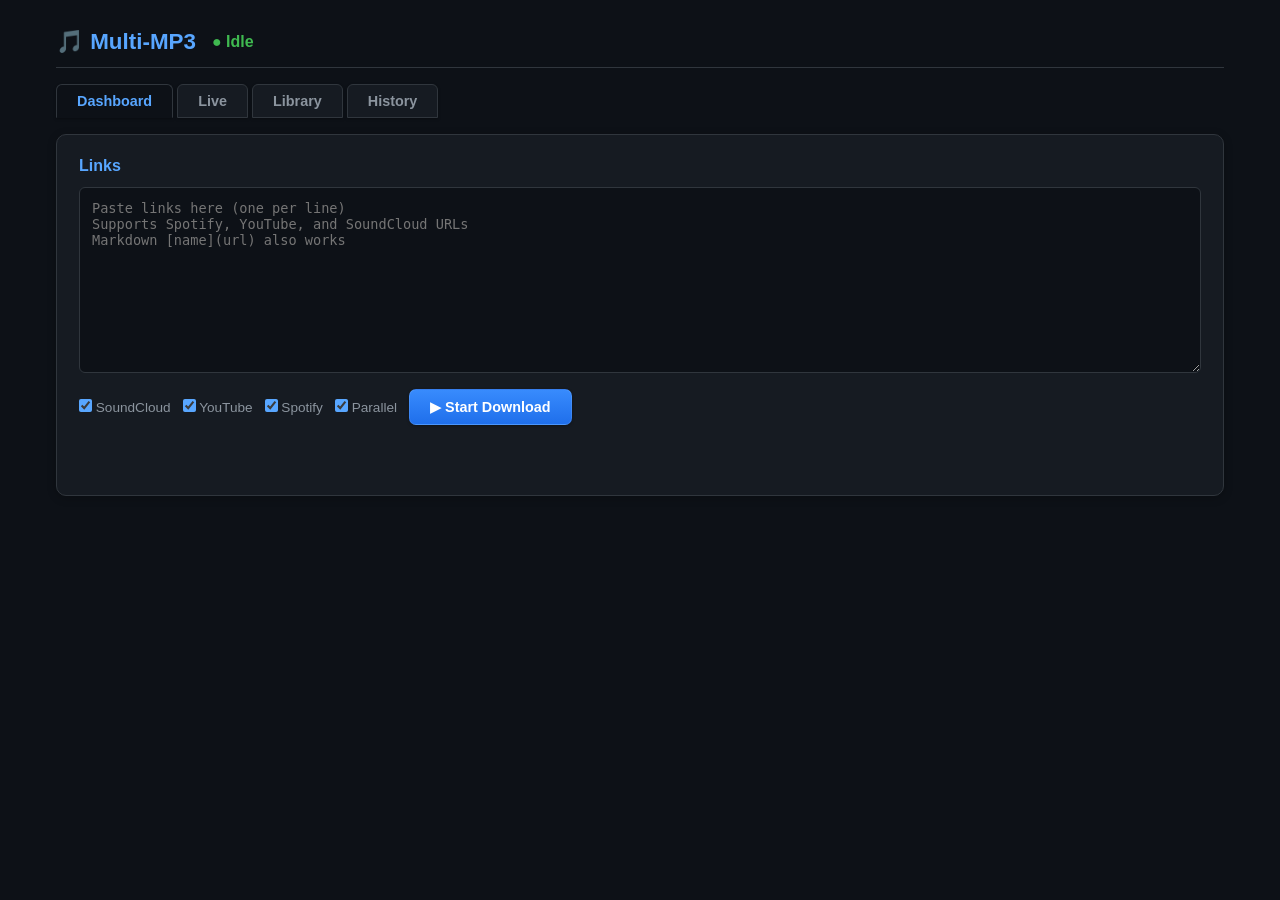
==== templates/index.html @ 2b7331f1 "Mark failed and unavailable tracks instead of leaving them spinning Your run finished with two track" ====
<!DOCTYPE html>
<html lang="en">
<head>
<meta charset="UTF-8">
<meta name="viewport" content="width=device-width, initial-scale=1.0">
<title>Multi-MP3</title>
<link rel="stylesheet" href="/static/style.css">
</head>
<body>
<header>
  <h1>🎵 Multi-MP3</h1>
  <span id="status-indicator" class="status-idle">● Idle</span>
</header>

<nav id="tabs">
  <button class="tab active" data-tab="dashboard">Dashboard</button>
  <button class="tab" data-tab="live">Live</button>
  <button class="tab" data-tab="library">Library</button>
  <button class="tab" data-tab="history">History</button>
</nav>

<!-- ── Dashboard Tab ── -->
<section id="tab-dashboard" class="tab-content active">
  <div class="panel">
    <h2>Links</h2>
    <textarea id="links-input" rows="10" placeholder="Paste links here (one per line)&#10;Supports Spotify, YouTube, and SoundCloud URLs&#10;Markdown [name](url) also works"></textarea>
    <div class="controls">
      <label><input type="checkbox" id="provider-soundcloud" checked> SoundCloud</label>
      <label><input type="checkbox" id="provider-youtube" checked> YouTube</label>
      <label><input type="checkbox" id="provider-spotify" checked> Spotify</label>
      <label><input type="checkbox" id="parallel-toggle" checked> Parallel</label>
      <button id="btn-start" onclick="startJob()">▶ Start Download</button>
    </div>
    <div id="parse-preview" class="muted"></div>
  </div>
</section>

<!-- ── Live Tab ── -->
<section id="tab-live" class="tab-content">
  <div class="panel">
    <h2>Download Progress</h2>
    <div id="provider-accordion"></div>
    <div class="controls" style="margin-top:1rem">
      <button id="btn-cancel" onclick="cancelJob()" disabled>⏹ Cancel</button>
    </div>
  </div>
  <div class="panel log-panel">
    <h2>Log</h2>
    <pre id="log-output"></pre>
  </div>
</section>

<!-- ── Library Tab ── -->
<section id="tab-library" class="tab-content">
  <div class="panel">
    <h2>Downloaded Playlists</h2>
    <div id="file-list">Loading...</div>
  </div>
</section>

<!-- ── History Tab ── -->
<section id="tab-history" class="tab-content">
  <div class="panel">
    <h2>Run History</h2>
    <div id="history-list">Loading...</div>
  </div>
</section>

<script>
// ── Provider icons & ordering ──
const PROVIDER_ICONS = { youtube: '📺', soundcloud: '🔊', spotify: '🎧' };
const PROVIDER_ORDER = ['youtube', 'soundcloud', 'spotify'];

// ── Live state ──
let liveState = { providers: {}, currentJobId: null };

function ensureProvider(p) {
  if (!liveState.providers[p]) {
    liveState.providers[p] = { expanded: true, links: {} };
  }
  return liveState.providers[p];
}

// ── Tab Switching ──
document.querySelectorAll('.tab').forEach(btn => {
  btn.addEventListener('click', () => {
    document.querySelectorAll('.tab').forEach(b => b.classList.remove('active'));
    document.querySelectorAll('.tab-content').forEach(c => c.classList.remove('active'));
    btn.classList.add('active');
    document.getElementById('tab-' + btn.dataset.tab).classList.add('active');
    if (btn.dataset.tab === 'library') loadFiles();
    if (btn.dataset.tab === 'history') loadHistory();
  });
});

// ── Load links ──
async function loadLinks() {
  const r = await fetch('/api/links');
  const d = await r.json();
  document.getElementById('links-input').value = d.text;
  if (d.parsed.total > 0) {
    document.getElementById('parse-preview').innerHTML =
      `Parsed: ${d.parsed.total} links (🎧 ${d.parsed.spotify} 🔊 ${d.parsed.soundcloud} 📺 ${d.parsed.youtube})`;
  }
}

// ── Start job ──
async function startJob() {
  const links = document.getElementById('links-input').value;
  const providers = [];
  if (document.getElementById('provider-soundcloud').checked) providers.push('soundcloud');
  if (document.getElementById('provider-youtube').checked) providers.push('youtube');
  if (document.getElementById('provider-spotify').checked) providers.push('spotify');
  const parallel = document.getElementById('parallel-toggle').checked;

  // Save links first
  await fetch('/api/links', { method: 'PUT', headers: {'Content-Type':'application/json'}, body: JSON.stringify({text: links}) });

  const r = await fetch('/api/jobs', {
    method: 'POST',
    headers: {'Content-Type':'application/json'},
    body: JSON.stringify({links, providers, parallel})
  });
  if (!r.ok) { alert((await r.json()).detail); return; }

  const {job_id, links: linksByProvider} = await r.json();

  // Tear down the previous run's DOM + caches before building the new one
  resetLiveDOM();

  // Pre-populate all cards from the link list
  liveState = { providers: {}, currentJobId: job_id };
  for (const [provider, providerLinks] of Object.entries(linksByProvider)) {
    if (!providerLinks || !providerLinks.length) continue;
    const p = ensureProvider(provider);
    p.expanded = true;
    for (const link of providerLinks) {
      const shortName = link.split('?')[0].split('/').pop() || link;
      p.links[link] = {
        name: shortName,
        image: null,
        status: 'pending',
        tracks_done: 0,
        tracks_total: 0,
        current_title: 'Waiting...',
        code: null,
      };
    }
  }
  document.getElementById('btn-start').disabled = true;
  document.getElementById('btn-cancel').disabled = false;
  document.getElementById('status-indicator').textContent = '● Running';
  document.getElementById('status-indicator').className = 'status-running';

  renderAccordion();

  // Switch to Live tab
  document.querySelector('.tab[data-tab="live"]').click();
  streamEvents(job_id);
}

// ── Cancel job ──
async function cancelJob() {
  const r = await fetch('/api/status');
  const s = await r.json();
  if (s.current_job_id) {
    await fetch('/api/jobs/' + s.current_job_id, {method:'DELETE'});
  }
}

// ── Bounded global log ring buffer ──
// textContent += was O(n^2) and unbounded — it froze the tab after a few
// thousand lines. Keep a capped array and flush on a timer instead.
const GLOBAL_LOG_MAX = 400;
const PLAYLIST_LOG_MAX = 150;
let globalLog = [];
let _logFlushTimer = null;

function pushGlobalLog(line) {
  globalLog.push(line);
  if (globalLog.length > GLOBAL_LOG_MAX) {
    globalLog.splice(0, globalLog.length - GLOBAL_LOG_MAX);
  }
  if (!_logFlushTimer) {
    _logFlushTimer = setTimeout(flushGlobalLog, 300);
  }
}

function flushGlobalLog() {
  _logFlushTimer = null;
  const logEl = document.getElementById('log-output');
  if (!logEl) return;
  const atBottom = logEl.scrollHeight - logEl.scrollTop - logEl.clientHeight < 40;
  logEl.textContent = globalLog.join('\n');
  if (atBottom) logEl.scrollTop = logEl.scrollHeight;
}

function pushPlaylistLog(provider, linkId, line) {
  const p = liveState.providers[provider];
  if (!p || !p.links[linkId]) return;
  const info = p.links[linkId];
  if (!info.logs) info.logs = [];
  info.logs.push(line);
  if (info.logs.length > PLAYLIST_LOG_MAX) {
    info.logs.splice(0, info.logs.length - PLAYLIST_LOG_MAX);
  }
  // Only touch the DOM if this card's log pane is actually open
  if (info.logsOpen) appendPlaylistLogDOM(provider, linkId, line);
}

function appendPlaylistLogDOM(provider, linkId, line) {
  // Uses the persistent DOM cache — no querySelector scan per log line.
  const pEntry = domCache.providers[provider];
  const card = pEntry && pEntry.cards[linkId];
  if (!card) return;
  const pane = card.logPane;
  const atBottom = pane.scrollHeight - pane.scrollTop - pane.clientHeight < 30;
  pane.appendChild(document.createTextNode(line + '\n'));
  while (pane.childNodes.length > PLAYLIST_LOG_MAX) pane.removeChild(pane.firstChild);
  if (atBottom) pane.scrollTop = pane.scrollHeight;
}

// ── Track title helpers ────────────────────────────────────────────────
// Providers report full output paths ("My Playlist/08 Artist - Song.mp3").
// Strip the directory and container extension so rows stay readable and so
// the .webm and .mp3 lines for one track don't look like two tracks.
function cleanTrackTitle(s) {
  if (!s) return '';
  let t = String(s).trim().replace(/\\/g, '/');
  const slash = t.lastIndexOf('/');
  if (slash >= 0) t = t.slice(slash + 1);
  return t.replace(/\.(mp3|m4a|webm|opus|ogg|wav|flac|mp4|mkv|part)$/i, '');
}

function isPlaceholder(title) {
  return !title || /^Track \d+$/.test(title);
}

// ── O(1) track state bookkeeping ───────────────────────────────────────
// Every per-event operation below is constant time. The earlier version used
// Array.find()/filter() per event, which made a full playlist O(tracks^2).

function normKey(s) {
  return String(s == null ? '' : s).toLowerCase().replace(/\s+/g, ' ').trim();
}

// Providers name a track differently than the metadata does: Spotify gives
// {title:"Let Me Go", artists:["Skepsis"]} while spotdl prints
// "Skepsis - Let Me Go". Index several aliases so either form resolves.
function addTrackKeys(info, t, idx) {
  const title = t.title || '';
  if (!title) return;
  const artists = t.artists || [];
  const keys = [title];
  if (artists.length) {
    keys.push(artists[0] + ' - ' + title);
    keys.push(artists.join(', ') + ' - ' + title);
    keys.push(title + ' - ' + artists[0]);
  }
  for (const k of keys) {
    const nk = normKey(k);
    if (nk && !info._titleIndex.has(nk)) info._titleIndex.set(nk, idx);
  }
}

function lookupTrack(info, query) {
  if (!info._titleIndex) return undefined;
  const nk = normKey(query);
  if (!nk) return undefined;
  let idx = info._titleIndex.get(nk);
  if (idx !== undefined) return idx;
  // Fall back to the portion after an "Artist - " prefix
  const dash = nk.indexOf(' - ');
  if (dash > 0) {
    idx = info._titleIndex.get(nk.slice(dash + 3));
    if (idx !== undefined) return idx;
    idx = info._titleIndex.get(nk.slice(0, dash));
  }
  return idx;
}

function initTrackIndex(info) {
  info._titleIndex = new Map();
  info._idIndex = new Map();
  info._dirty = new Set();
  info._doneCount = 0;
  info._pendingCursor = 0;
  for (let i = 0; i < info.tracks.length; i++) {
    const t = info.tracks[i];
    addTrackKeys(info, t, i);
    if (t.id) info._idIndex.set(t.id, i);
    if (t.status === 'downloaded') info._doneCount++;
  }
  info.tracks_done = info._doneCount;
}

// Advance a cursor instead of re-scanning for the first unfinished track.
function nextPending(info) {
  const tracks = info.tracks;
  let i = info._pendingCursor || 0;
  while (i < tracks.length && tracks[i].status === 'downloaded') i++;
  info._pendingCursor = i;
  return i < tracks.length ? tracks[i] : null;
}

function setTrackStatus(info, track, status) {
  if (!track || track.status === status) return;
  if (track.status === 'downloaded' && status !== 'downloaded') info._doneCount--;
  if (status === 'downloaded' && track.status !== 'downloaded') info._doneCount++;
  track.status = status;
  info.tracks_done = info._doneCount;
  if (info._dirty) info._dirty.add(track.num);
}

// Called once a link finishes. Without this, a track that errored keeps its
// 🔄 spinner forever, because spotdl only prints a completion line for the
// tracks that actually succeeded.
function finalizeTrackStates(provider, linkId, info) {
  if (!info || !info.tracks || !info.tracks.length) return;
  for (const t of info.tracks) {
    if (t.status === 'downloading') {
      if (!t.error) t.error = 'Download failed';
      setTrackStatus(info, t, 'failed');
    } else if (t.status === 'pending') {
      // Never attempted — usually a local file in the playlist, which has no
      // Spotify id and therefore nothing to download.
      setTrackStatus(info, t, (t.local || !t.id) ? 'unavailable' : 'failed');
    }
  }
  updateTrackStatusDOM(provider, linkId, info);
}

function setTrackTitle(info, track, title) {
  if (!track || !title || track.title === title) return;
  track.title = title;
  if (info._titleIndex) addTrackKeys(info, track, track.num - 1);
  if (info._dirty) info._dirty.add(track.num);
}

// ── SSE event stream with per-provider/playlist cards ──
function streamEvents(jobId) {
  const logEl = document.getElementById('log-output');
  logEl.textContent = '';
  globalLog = [];

  const es = new EventSource('/api/jobs/' + jobId + '/events');
  es.addEventListener('message', e => {
    let d;
    try { d = JSON.parse(e.data); } catch (_) { return; }
    handleLiveEvent(d, es);
  });

  es.addEventListener('error', () => {
    // EventSource will auto-reconnect
  });
}

// Applies one SSE event to live state + DOM. Kept separate from the transport
// so it can be driven directly (tests, replay) without a live EventSource.
function handleLiveEvent(d, es) {
  {
    if (d.type === 'ping') return;

    if (d.type === 'log') {
      pushGlobalLog(d.message);
      return;
    }

    // ── Link lifecycle events ──
    if (d.type === 'link.started') {
      const p = ensureProvider(d.provider);
      const linkId = d.link;
      if (!p.links[linkId]) {
        p.links[linkId] = {
          name: d.name || linkId.split('/').pop() || linkId,
          image: null,
          status: 'running',
          tracks_done: 0,
          tracks_total: d.total_tracks || 0,
          current_title: '',
          code: null,
        };
      } else {
        p.links[linkId].status = 'running';
        // Always take the resolved name. The old guard compared against
        // linkId.split('/').pop(), which keeps the "?si=..." query string,
        // while the placeholder set in startJob() strips it — so the two never
        // matched and the card kept showing the bare Spotify ID.
        if (d.name) p.links[linkId].name = d.name;
        if (d.total_tracks) {
          p.links[linkId].tracks_total = d.total_tracks;
        }
      }
      scheduleRender();
      return;
    }

    if (d.type === 'link.complete') {
      const p = ensureProvider(d.provider);
      const linkId = d.link;
      if (p.links[linkId]) {
        p.links[linkId].status = d.code === 0 ? 'complete' : 'failed';
        p.links[linkId].code = d.code;
        if (d.name) p.links[linkId].name = d.name;
        // The run is over, so nothing can still be in flight. Anything left
        // spinning failed; anything never started was unavailable (Spotify
        // local files, for instance, are never fetched).
        finalizeTrackStates(d.provider, linkId, p.links[linkId]);
      }
      scheduleRender();
      return;
    }

    // ── Full track list (Spotify metadata pre-fetch) ──
    if (d.type === 'link.metadata') {
      const p = ensureProvider(d.provider);
      const linkId = d.link;
      if (p.links[linkId] && d.tracks) {
        p.links[linkId].tracks = d.tracks.map((t, i) => ({
          ...t,
          num: i + 1,
          status: 'pending',
        }));
        p.links[linkId].tracks_total = d.tracks.length;
        initTrackIndex(p.links[linkId]);
        // Bump the signature so getTrackListEl() rebuilds with the full list
        p.links[linkId]._trackSigSalt = (p.links[linkId]._trackSigSalt || 0) + 1;
      }
      syncAccordion();
      return;
    }

    // ── Track-level progress ──
    if (d.type === 'track.progress' || d.type === 'track.log') {
      const p = ensureProvider(d.provider);
      const linkId = d.link;
      if (!p.links[linkId]) {
        p.links[linkId] = {
          name: linkId.split('/').pop() || linkId,
          image: null,
          status: 'running',
          tracks_done: 0,
          tracks_total: 0,
          current_title: '',
          code: null,
        };
      }
      const info = p.links[linkId];

      // Subprocess output routed to this playlist's own log pane
      if (d.event === 'log') {
        pushPlaylistLog(d.provider, linkId, d.line);
        return;
      }

      if (d.event === 'track') {
        // "Downloading item X of Y" is the authoritative position for yt-dlp
        // and scdl — trust it rather than a locally incremented counter.
        info.tracks_total = d.total;
        info._currentItem = d.current;
        info.current_title = `Track ${d.current}/${d.total}`;
        if (!info.tracks || !info.tracks.length) {
          info.tracks = Array.from({length: d.total}, (_, i) => ({
            num: i + 1, title: `Track ${i + 1}`, artists: [], status: 'pending'
          }));
          initTrackIndex(info);
          info._trackSigSalt = (info._trackSigSalt || 0) + 1;
        }
        setTrackStatus(info, info.tracks[d.current - 1], 'downloading');
      } else if (d.event === 'track_active') {
        // Names the track currently in flight; not a completion.
        const title = cleanTrackTitle(d.filename || '');
        if (title) info.current_title = title;
        const t = info.tracks && info._currentItem
          ? info.tracks[info._currentItem - 1] : null;
        if (t) {
          if (isPlaceholder(t.title)) setTrackTitle(info, t, title);
          setTrackStatus(info, t, 'downloading');
        }
      } else if (d.event === 'track_complete') {
        const title = cleanTrackTitle(d.filename || d.title || '');
        info.current_title = title;
        if (info.tracks) {
          // Resolution order, all O(1): authoritative item index -> title map
          // -> the running "first still-pending" pointer. Previously each of
          // these was an Array.find() over every track, making a full run
          // O(tracks^2) — 3.5s for a 5.7k-track batch.
          let target = info._currentItem ? info.tracks[info._currentItem - 1] : null;
          if ((!target || target.status === 'downloaded') && title) {
            const idx = lookupTrack(info, title);
            if (idx !== undefined) target = info.tracks[idx];
          }
          if (!target || target.status === 'downloaded') target = nextPending(info);
          if (target) {
            if (isPlaceholder(target.title)) setTrackTitle(info, target, title);
            setTrackStatus(info, target, 'downloaded');
          }
        }
      } else if (d.event === 'searching') {
        info.current_title = '🔍 ' + d.query;
        if (info.tracks) {
          const idx = lookupTrack(info, d.query);
          if (idx !== undefined) setTrackStatus(info, info.tracks[idx], 'downloading');
        }
      } else if (d.event === 'track_failed') {
        // spotdl identifies the failure by Spotify track id
        const idx = d.track_id !== undefined && info._idIndex
          ? info._idIndex.get(d.track_id) : undefined;
        const target = idx !== undefined ? info.tracks[idx] : null;
        if (target) {
          target.error = d.error || 'Download failed';
          setTrackStatus(info, target, 'failed');
        }
      } else if (d.event === 'tally') {
        // spotdl's own "N/M complete" counter. Authoritative for the bar even
        // when a title didn't resolve to a row in the list.
        if (d.total) info.tracks_total = d.total;
        info._tallyDone = d.done;
      } else if (d.event === 'error') {
        info.status = 'failed';
      }

      if (info.tracks && info.tracks.length && !info.tracks_total) {
        info.tracks_total = info.tracks.length;
      }
      if (info._tallyDone !== undefined) {
        info.tracks_done = Math.max(info._doneCount || 0, info._tallyDone);
      }

      // Patch only the rows whose status actually changed
      updateTrackStatusDOM(d.provider, d.link, info);
      scheduleRender();
      return;
    }

    // ── Done ──
    if (d.type === 'done' || d.type === 'job.completed' || d.type === 'job.failed' || d.type === 'job.cancelled') {
      if (es) es.close();
      syncAccordion();   // flush any pending debounced update
      document.getElementById('btn-start').disabled = false;
      document.getElementById('btn-cancel').disabled = true;
      const status = d.status || (d.type === 'job.completed' ? 'completed' : 'failed');
      document.getElementById('status-indicator').textContent = '● ' + status;
      document.getElementById('status-indicator').className = status === 'completed' ? 'status-idle' : 'status-error';
    }
  }
}

// ── Render scheduling ──────────────────────────────────────────────────
// syncAccordion() patches existing DOM in place, so it is cheap enough to
// run on a short tick. Nothing is destroyed, so CSS animations never restart.
let _renderTimer = null;
function scheduleRender() {
  if (_renderTimer) return;
  _renderTimer = setTimeout(() => {
    _renderTimer = null;
    syncAccordion();
  }, 120);
}
// Back-compat alias — older call sites expect renderAccordion()
function renderAccordion() { syncAccordion(); }

// ── Persistent DOM cache ───────────────────────────────────────────────
// The previous implementation rebuilt the whole accordion with innerHTML on
// every update. That recreated every card element, which (a) restarted the
// cardSlideIn/badgePulse/shimmer CSS animations — the visible "flashing" —
// and (b) defeated `transition: width` on progress bars, since transitions
// never run on freshly-created nodes. We now build each node once and mutate
// only the values that actually changed.
const domCache = { providers: {} };      // provider -> {section, body, arrow, stats, badge, cards}
const trackListCache = {};               // "provider|linkId" -> {el, sig}

function setText(el, v) {
  if (el && el.textContent !== v) el.textContent = v;
}
function setClass(el, v) {
  if (el && el.className !== v) el.className = v;
}
function setWidth(el, pct) {
  const w = pct + '%';
  if (el && el.style.width !== w) el.style.width = w;
}

function resetLiveDOM() {
  for (const k of Object.keys(domCache.providers)) delete domCache.providers[k];
  for (const k of Object.keys(trackListCache)) delete trackListCache[k];
  const root = document.getElementById('provider-accordion');
  if (root) root.innerHTML = '';
}

// ── Track list (own cache; rebuilt only when its content signature changes) ──

function trackSignature(info) {
  const t = info.tracks || [];
  // Length + per-status tally is enough to know whether a rebuild is needed;
  // individual status flips are patched in place by updateTrackStatusDOM().
  return t.length + ':' + (info._trackSigSalt || 0);
}

const TRACK_ICON = {
  downloaded: '✅', downloading: '🔄', failed: '❌', unavailable: '🚫',
};
const TRACK_CLASS = {
  downloaded: 'track-done', downloading: 'track-active',
  failed: 'track-failed', unavailable: 'track-unavailable',
};
function trackIcon(s) { return TRACK_ICON[s] || '⏳'; }
function trackClass(s) { return 'track-row ' + (TRACK_CLASS[s] || 'track-pending'); }

// Builds the list and returns direct references to every mutable node, so
// status updates never need a DOM query. Searching for rows by attribute
// selector on each event was O(tracks x events) — the dominant cost for
// long playlists.
function buildTrackList(info) {
  const tracks = info.tracks || [];
  const el = mk('div', 'track-list');
  const downloaded = tracks.filter(t => t.status === 'downloaded').length;
  const header = mk('div', 'track-list-header', `Tracks (${downloaded}/${tracks.length})`);
  el.appendChild(header);

  const rows = {};
  const frag = document.createDocumentFragment ? document.createDocumentFragment() : el;
  for (const t of tracks) {
    const row = mk('div', trackClass(t.status));
    row.dataset.trackNum = t.num;
    const iconEl = mk('span', 'track-icon', trackIcon(t.status));
    const numEl = mk('span', 'track-num', t.num == null ? '' : String(t.num));
    const titleEl = mk('span', 'track-title', t.title || '');
    row.appendChild(iconEl);
    row.appendChild(numEl);
    row.appendChild(titleEl);
    const artistStr = (t.artists || []).join(', ');
    if (artistStr) row.appendChild(mk('span', 'track-artist', artistStr));
    frag.appendChild(row);
    rows[t.num] = { row, iconEl, titleEl };
  }
  if (frag !== el) el.appendChild(frag);
  return { el, header, rows };
}

function getTrackListEl(provider, linkId, info) {
  const key = provider + '|' + linkId;
  const sig = trackSignature(info);
  let entry = trackListCache[key];
  if (!entry) {
    entry = buildTrackList(info);
    entry.sig = sig;
    trackListCache[key] = entry;
  } else if (entry.sig !== sig) {
    const fresh = buildTrackList(info);
    fresh.sig = sig;
    if (entry.el.parentNode) entry.el.parentNode.replaceChild(fresh.el, entry.el);
    trackListCache[key] = fresh;
    entry = fresh;
  }
  return entry.el;
}

// Patch only the rows flagged dirty, via cached refs — no queries, no
// rebuild, no animation restart, and no full-list scan per event.
function updateTrackStatusDOM(provider, linkId, info) {
  const entry = trackListCache[provider + '|' + linkId];
  // Nothing rendered yet (list still collapsed) — state is kept in `info`
  // and the DOM is built on first expand.
  if (!entry || !info.tracks) return;

  const dirty = info._dirty;
  if (dirty && dirty.size) {
    for (const num of dirty) {
      const ref = entry.rows[num];
      const t = info.tracks[num - 1];
      if (!ref || !t) continue;
      setClass(ref.row, trackClass(t.status));
      setText(ref.iconEl, trackIcon(t.status));
      if (t.title) setText(ref.titleEl, t.title);
      const tip = t.status === 'failed' ? (t.error || 'Download failed')
        : t.status === 'unavailable' ? 'Not available on Spotify (local file)'
        : '';
      if (ref.row.title !== tip) ref.row.title = tip;
    }
    dirty.clear();
  }
  let hdr = `Tracks (${info._doneCount || 0}/${info.tracks.length})`;
  const bad = info.tracks.filter(t => t.status === 'failed').length;
  const na = info.tracks.filter(t => t.status === 'unavailable').length;
  if (bad) hdr += `  ·  ${bad} failed`;
  if (na) hdr += `  ·  ${na} unavailable`;
  setText(entry.header, hdr);
}

// ── Structure builders (run once per provider / per card) ──────────────

// Explicit element construction — avoids an HTML parse per card and yields
// direct node references, so no querySelector is needed on the hot path.
function mk(tag, className, text) {
  const el = document.createElement(tag);
  if (className) el.className = className;
  if (text !== undefined) el.textContent = text;
  return el;
}

function ensureProviderSection(p) {
  let entry = domCache.providers[p];
  if (entry) return entry;

  const root = document.getElementById('provider-accordion');
  const placeholder = root.querySelector('.muted');
  if (placeholder) placeholder.remove();

  const section = mk('div', 'provider-section');
  section.dataset.provider = p;

  const header = mk('div', 'provider-header');
  const arrow = mk('span', 'provider-arrow', '▼');
  const icon = mk('span', 'provider-icon', PROVIDER_ICONS[p] || '📦');
  const nameEl = mk('span', 'provider-name', p.toUpperCase());
  const stats = mk('span', 'provider-stats', '');
  const badge = mk('span', 'badge badge-pending', '');
  header.appendChild(arrow);
  header.appendChild(icon);
  header.appendChild(nameEl);
  header.appendChild(stats);
  header.appendChild(badge);
  header.addEventListener('click', () => toggleProvider(p));

  const body = mk('div', 'provider-body');
  body.dataset.providerBody = p;

  section.appendChild(header);
  section.appendChild(body);

  // Keep providers in a stable visual order regardless of arrival order
  const idx = PROVIDER_ORDER.indexOf(p);
  let inserted = false;
  for (const sib of Array.from(root.children)) {
    const sIdx = PROVIDER_ORDER.indexOf(sib.dataset.provider);
    if (sIdx > idx) { root.insertBefore(section, sib); inserted = true; break; }
  }
  if (!inserted) root.appendChild(section);

  entry = { section, body, arrow, stats, badge, cards: {} };
  domCache.providers[p] = entry;
  return entry;
}

function ensureCard(provider, linkId) {
  const pEntry = ensureProviderSection(provider);
  let card = pEntry.cards[linkId];
  if (card) return card;

  const root = mk('div', 'playlist-card card-pending');
  root.dataset.provider = provider;
  root.dataset.link = linkId;

  const headerRow = mk('div', 'card-header-row');
  const expandIcon = mk('span', 'card-expand-icon', '');
  const info = mk('div', 'card-info');
  const nameEl = mk('div', 'card-name', '');
  const subtitle = mk('div', 'card-subtitle', '');
  const progress = mk('div', 'card-progress');
  const barOuter = mk('div', 'progress-bar');
  const fill = mk('div', 'fill', '');
  fill.style.width = '0%';
  const count = mk('span', 'card-count', '');

  barOuter.appendChild(fill);
  progress.appendChild(barOuter);
  progress.appendChild(count);
  info.appendChild(nameEl);
  info.appendChild(subtitle);
  info.appendChild(progress);
  headerRow.appendChild(expandIcon);
  headerRow.appendChild(info);
  headerRow.addEventListener('click', () => toggleTracks(provider, linkId));

  const actions = mk('div', 'card-actions');
  const logBtn = mk('button', 'mini-btn', '📜 Log');
  logBtn.addEventListener('click', (e) => {
    e.stopPropagation();
    togglePlaylistLog(provider, linkId);
  });
  actions.appendChild(logBtn);

  const logPane = mk('pre', 'card-log');
  logPane.style.display = 'none';

  root.appendChild(headerRow);
  root.appendChild(actions);
  root.appendChild(logPane);
  pEntry.body.appendChild(root);

  card = { root, headerRow, logPane, expandIcon, name: nameEl, subtitle, fill, count };
  pEntry.cards[linkId] = card;
  return card;
}

// ── Sync: patch values only ────────────────────────────────────────────

function syncAccordion() {
  const provs = liveState.providers;
  const root = document.getElementById('provider-accordion');
  if (!root) return;

  if (!Object.keys(provs).length) {
    if (!root.querySelector('.muted')) {
      root.innerHTML = '<p class="muted">Waiting for downloads to start...</p>';
    }
    return;
  }

  for (const p of PROVIDER_ORDER) {
    const data = provs[p];
    if (!data) continue;

    const pEntry = ensureProviderSection(p);
    const links = Object.values(data.links);
    const linkCount = links.length;
    const running = links.filter(l => l.status === 'running').length;
    const done = links.filter(l => l.status === 'complete').length;
    const failed = links.filter(l => l.status === 'failed').length;
    const pending = links.filter(l => l.status === 'pending').length;
    const totalTracks = links.reduce((s, l) => s + (l.tracks_total || 0), 0);
    const doneTracks = links.reduce(
      (s, l) => s + (l.status === 'complete' ? (l.tracks_total || l.tracks_done || 0) : (l.tracks_done || 0)), 0);

    const expanded = data.expanded !== false;
    setText(pEntry.arrow, expanded ? '▼' : '▶');
    if (pEntry.body.style.display !== (expanded ? '' : 'none')) {
      pEntry.body.style.display = expanded ? '' : 'none';
    }
    setText(pEntry.stats, `${linkCount} playlist(s) · ${doneTracks}/${totalTracks || '?'} tracks`);

    if (running > 0) {
      setClass(pEntry.badge, 'badge badge-running');
      setText(pEntry.badge, `${running} running`);
    } else if (pending > 0) {
      setClass(pEntry.badge, 'badge badge-pending');
      setText(pEntry.badge, `${pending} queued`);
    } else if (failed > 0 && done === 0) {
      setClass(pEntry.badge, 'badge badge-failed');
      setText(pEntry.badge, `${failed} failed`);
    } else {
      setClass(pEntry.badge, 'badge badge-ok');
      setText(pEntry.badge, `${done}/${linkCount} done`);
    }

    for (const [linkId, info] of Object.entries(data.links)) {
      const card = ensureCard(p, linkId);
      const tracks = info.tracks || [];
      const hasTracks = tracks.length > 0;
      // Track lists start collapsed and their rows are only built on first
      // expand. Rendering every track up front cost ~28k DOM nodes for a
      // 5.7k-track batch, which is what made big runs feel heavy.
      const cardExpanded = info.expanded === true;

      const pct = info.tracks_total > 0
        ? Math.min(100, Math.round((info.tracks_done || 0) / info.tracks_total * 100))
        : (info.status === 'complete' ? 100 : 0);

      const statusClass = info.status === 'complete' ? 'card-complete'
        : info.status === 'failed' ? 'card-failed'
        : info.status === 'pending' ? 'card-pending'
        : 'card-running';
      const statusLabel = info.status === 'complete' ? '✅ Done'
        : info.status === 'failed' ? '❌ Failed'
        : info.status === 'pending' ? '⏸ Queued'
        : '⏳ Downloading...';

      setClass(card.root, 'playlist-card ' + statusClass);
      setText(card.expandIcon, hasTracks ? (cardExpanded ? '▼' : '▶') : '');
      card.headerRow.style.cursor = hasTracks ? 'pointer' : '';
      card.headerRow.title = hasTracks
        ? (cardExpanded ? 'Hide tracks' : `Show ${tracks.length} tracks`) : '';
      setText(card.name, '🎵 ' + (info.name || linkId));
      if (card.name.title !== linkId) card.name.title = linkId;
      let sub = statusLabel + (info.current_title ? ' — ' + info.current_title : '');
      if (hasTracks && !cardExpanded) sub += `  ·  ${tracks.length} tracks ▸`;
      setText(card.subtitle, sub);
      setWidth(card.fill, pct);
      setText(card.fill, pct > 10 ? pct + '%' : '');
      setText(card.count, `${info.tracks_done || 0}/${info.tracks_total || '?'}`);

      // Build/attach the track list only once the card is expanded
      if (hasTracks && cardExpanded) {
        const listEl = getTrackListEl(p, linkId, info);
        if (listEl.parentNode !== card.root) card.root.appendChild(listEl);
        if (listEl.style.display !== 'block') listEl.style.display = 'block';
      }
    }
  }
}

// ── Toggles (pure style changes — no rebuild) ──────────────────────────

function toggleProvider(p) {
  const data = liveState.providers[p];
  if (!data) return;
  data.expanded = data.expanded === false;
  const entry = domCache.providers[p];
  if (entry) {
    setText(entry.arrow, data.expanded ? '▼' : '▶');
    entry.body.style.display = data.expanded ? '' : 'none';
  }
}

function toggleTracks(provider, linkId) {
  const p = liveState.providers[provider];
  if (!p || !p.links[linkId]) return;
  const info = p.links[linkId];
  if (!(info.tracks || []).length) return;
  info.expanded = info.expanded !== true;

  const card = domCache.providers[provider] && domCache.providers[provider].cards[linkId];
  if (!card) return;
  setText(card.expandIcon, info.expanded ? '▼' : '▶');

  if (info.expanded) {
    // First expand builds the rows; afterwards it is a style toggle
    const listEl = getTrackListEl(provider, linkId, info);
    if (listEl.parentNode !== card.root) card.root.appendChild(listEl);
    listEl.style.display = 'block';
    // Sync any status changes that landed while the list was collapsed
    if (info._dirty) info._dirty.clear();
  } else {
    const entry = trackListCache[provider + '|' + linkId];
    if (entry && entry.el.parentNode) entry.el.style.display = 'none';
  }
  // Refresh the header text (the "N tracks" hint only shows when collapsed).
  // Patching in place costs well under a millisecond.
  syncAccordion();
}

function handleCardClick(e) {
  const card = e.currentTarget.closest && e.currentTarget.closest('.playlist-card');
  if (card) toggleTracks(card.dataset.provider, card.dataset.link);
}

function togglePlaylistLog(provider, linkId) {
  const p = liveState.providers[provider];
  if (!p || !p.links[linkId]) return;
  const info = p.links[linkId];
  info.logsOpen = !info.logsOpen;

  const card = domCache.providers[provider] && domCache.providers[provider].cards[linkId];
  if (!card) return;
  if (info.logsOpen) {
    card.logPane.textContent = (info.logs || []).join('\n');
    card.logPane.style.display = 'block';
    card.logPane.scrollTop = card.logPane.scrollHeight;
  } else {
    card.logPane.style.display = 'none';
  }
}

// Fast HTML escape — the DOM-element approach allocated a node per call,
// which was thousands of allocations per track-list build.
const _ESC = { '&': '&amp;', '<': '&lt;', '>': '&gt;', '"': '&quot;', "'": '&#39;' };
function escHtml(s) {
  return String(s == null ? '' : s).replace(/[&<>"']/g, c => _ESC[c]);
}


// ── Load files ──
async function loadFiles() {
  const r = await fetch('/api/files');
  const items = await r.json();
  document.getElementById('file-list').innerHTML = items.length === 0 ? 'No downloads yet.' :
    '<table><tr><th>Name</th><th>Tracks</th></tr>' +
    items.map(i => `<tr>
      <td>${i.is_dir ? `<a href="/playlist/${encodeURIComponent(i.path)}">📁 ${i.name}</a>` : `🎵 ${i.name} (${i.size_mb} MB)`}</td>
      <td>${i.mp3_count || '-'}</td>
    </tr>`).join('') +
    '</table>';
}

// ── Load history ──
async function loadHistory() {
  const r = await fetch('/api/jobs');
  const jobs = await r.json();
  document.getElementById('history-list').innerHTML = jobs.length === 0 ? 'No runs yet.' :
    '<table><tr><th>Time</th><th>Status</th><th>Links</th><th>Exit</th></tr>' +
    jobs.map(j => `<tr>
      <td>${new Date(j.created_at*1000).toLocaleString()}</td>
      <td class="status-${j.status}">${j.status}</td>
      <td>${j.links ? j.links.length : '?'} links</td>
      <td>${j.exit_code ?? '-'}</td>
    </tr>`).join('') +
    '</table>';
}

// ── Init ──
loadLinks();
loadFiles();
loadHistory();
setInterval(async () => {
  const r = await fetch('/api/status');
  const s = await r.json();
  if (s.running) {
    document.getElementById('status-indicator').textContent = '● Running';
    document.getElementById('status-indicator').className = 'status-running';
    document.getElementById('btn-start').disabled = true;
    document.getElementById('btn-cancel').disabled = false;
  } else if (!document.getElementById('btn-start').disabled) {
    document.getElementById('btn-cancel').disabled = true;
  }
}, 3000);
</script>
</body>
</html>
---- static/style.css ----
:root {
  --bg: #0d1117;
  --surface: #161b22;
  --border: #30363d;
  --text: #c9d1d9;
  --muted: #8b949e;
  --accent: #58a6ff;
  --green: #3fb950;
  --red: #f85149;
  --yellow: #d2991d;
}

* { box-sizing: border-box; margin: 0; padding: 0; }

body {
  font-family: -apple-system, BlinkMacSystemFont, 'Segoe UI', Roboto, sans-serif;
  background: var(--bg);
  color: var(--text);
  min-height: 100vh;
  max-width: 1200px;
  margin: 0 auto;
  padding: 16px;
}

header {
  display: flex; align-items: center; gap: 16px;
  padding: 12px 0; border-bottom: 1px solid var(--border); margin-bottom: 16px;
}
header h1 { font-size: 1.4rem; color: var(--accent); }
.back-link { color: var(--accent); text-decoration: none; font-size: 0.9rem; }

nav { display: flex; gap: 4px; margin-bottom: 16px; }
.tab {
  background: var(--surface); color: var(--muted); border: 1px solid var(--border);
  padding: 8px 20px; cursor: pointer; border-radius: 6px 6px 0 0; font-size: 0.9rem;
  transition: all 0.15s;
}
.tab:hover { color: var(--text); }
.tab.active { background: var(--bg); color: var(--accent); border-bottom-color: var(--bg); }

.tab-content { display: none; }
.tab-content.active { display: block; }

.panel {
  background: var(--surface); border: 1px solid var(--border);
  border-radius: 8px; padding: 20px; margin-bottom: 16px;
}
.panel h2 { font-size: 1rem; margin-bottom: 12px; color: var(--accent); }

textarea {
  width: 100%; background: var(--bg); color: var(--text); border: 1px solid var(--border);
  border-radius: 6px; padding: 12px; font-family: monospace; font-size: 0.85rem;
  resize: vertical;
}

.controls {
  display: flex; align-items: center; gap: 12px; margin-top: 12px; flex-wrap: wrap;
}
.controls label { font-size: 0.85rem; color: var(--muted); cursor: pointer; }
.controls input[type="checkbox"] { accent-color: var(--accent); }

button {
  background: var(--accent); color: #fff; border: none;
  padding: 8px 18px; border-radius: 6px; cursor: pointer; font-size: 0.9rem;
  transition: opacity 0.15s;
}
button:hover { opacity: 0.85; }
button:disabled { opacity: 0.4; cursor: not-allowed; }
button.danger { background: var(--red); }

.muted { color: var(--muted); font-size: 0.85rem; margin-top: 8px; }

.status-idle { color: var(--green); font-weight: 600; }
.status-running { color: var(--yellow); font-weight: 600; animation: pulse 1s infinite; }
.status-error { color: var(--red); font-weight: 600; }

@keyframes pulse { 0%,100%{opacity:1} 50%{opacity:0.5} }

.progress-row { display: flex; align-items: center; gap: 10px; margin-bottom: 8px; font-size: 0.85rem; }
.progress-row span:first-child { min-width: 180px; max-width: 280px; overflow: hidden; text-overflow: ellipsis; white-space: nowrap; }
.progress-bar {
  flex: 1; height: 20px; background: var(--bg); border-radius: 10px; overflow: hidden;
  border: 1px solid var(--border);
}
.progress-bar .fill {
  height: 100%; background: var(--accent); border-radius: 10px;
  display: flex; align-items: center; justify-content: center;
  font-size: 0.7rem; color: #fff; min-width: 40px; transition: width 0.3s;
}

.log-panel { max-height: 500px; overflow: hidden; }
.log-panel pre {
  background: var(--bg); border: 1px solid var(--border); border-radius: 6px;
  padding: 12px; font-size: 0.75rem; font-family: 'Cascadia Code', 'Fira Code', monospace;
  line-height: 1.5; height: 300px; overflow-y: auto; white-space: pre-wrap; word-break: break-all;
  color: var(--muted);
}

table { width: 100%; border-collapse: collapse; font-size: 0.85rem; }
th { text-align: left; color: var(--muted); font-weight: 600; padding: 8px 12px; border-bottom: 1px solid var(--border); }
td { padding: 8px 12px; border-bottom: 1px solid var(--border); }
tr:hover { background: rgba(88,166,255,0.05); }
a { color: var(--accent); text-decoration: none; }
a:hover { text-decoration: underline; }

.status-completed { color: var(--green); }
.status-failed { color: var(--red); }
.status-cancelled { color: var(--yellow); }
.status-running { color: var(--yellow); }

audio { background: var(--bg); border-radius: 4px; }

/* ── Provider Accordion ── */

.provider-section {
  margin-bottom: 14px;
  border: 1px solid var(--border);
  border-radius: 10px;
  overflow: hidden;
  background: var(--bg);
  box-shadow: 0 1px 4px rgba(0,0,0,0.3);
  transition: box-shadow 0.2s;
}
.provider-section:hover {
  box-shadow: 0 2px 12px rgba(0,0,0,0.5);
}

.provider-header {
  display: flex; align-items: center; gap: 12px;
  padding: 14px 18px;
  cursor: pointer;
  background: linear-gradient(135deg, var(--surface) 0%, #1a1f2b 100%);
  transition: background 0.2s, padding-left 0.2s;
  font-size: 0.9rem;
  user-select: none;
}
.provider-header:hover {
  background: linear-gradient(135deg, #1c2433 0%, #1f2a3a 100%);
  padding-left: 22px;
}

.provider-arrow {
  color: var(--muted); font-size: 0.7rem; width: 14px;
  transition: transform 0.2s;
}
.provider-icon { font-size: 1.2rem; filter: drop-shadow(0 0 3px rgba(88,166,255,0.3)); }
.provider-name {
  font-weight: 700; color: var(--text); min-width: 95px;
  letter-spacing: 0.03em; font-size: 0.85rem;
}
.provider-stats { color: var(--muted); font-size: 0.8rem; flex: 1; }

.badge {
  font-size: 0.72rem; padding: 3px 10px; border-radius: 12px;
  font-weight: 600; letter-spacing: 0.02em;
  box-shadow: inset 0 1px 0 rgba(255,255,255,0.05);
}
.badge-running {
  background: rgba(210,153,29,0.18); color: var(--yellow);
  animation: badgePulse 2s infinite;
}
.badge-ok { background: rgba(63,185,80,0.15); color: var(--green); }
.badge-failed { background: rgba(248,81,73,0.15); color: var(--red); }
.badge-pending { background: rgba(139,148,158,0.12); color: var(--muted); }

@keyframes badgePulse {
  0%, 100% { opacity: 1; }
  50% { opacity: 0.65; }
}

.provider-body {
  padding: 10px 14px 14px;
  display: flex; flex-direction: column; gap: 10px;
  background: linear-gradient(180deg, rgba(22,27,34,0.5) 0%, var(--bg) 100%);
}

/* ── Playlist Card ── */

@keyframes cardSlideIn {
  from { opacity: 0; transform: translateY(-6px); }
  to   { opacity: 1; transform: translateY(0); }
}

.playlist-card {
  border: 1px solid var(--border);
  border-radius: 8px;
  padding: 14px;
  background: var(--surface);
  /* Explicit property list — `transition: all` makes the browser evaluate
     every animatable property on each class change. */
  transition: border-color 0.25s ease, box-shadow 0.25s ease,
              opacity 0.25s ease, transform 0.15s ease;
  /* Runs once, when the card is first created. Cards are never rebuilt, so
     this no longer re-fires on every update (that was the visible flashing). */
  animation: cardSlideIn 0.35s ease-out;
  box-shadow: 0 1px 3px rgba(0,0,0,0.2);
  contain: layout style;
}
.playlist-card:hover {
  border-color: rgba(88,166,255,0.25);
  box-shadow: 0 4px 16px rgba(0,0,0,0.4);
  transform: translateY(-1px);
}

.card-running {
  border-left: 3px solid var(--yellow);
  box-shadow: 0 1px 8px rgba(210,153,29,0.08);
}
.card-running:hover {
  box-shadow: 0 4px 20px rgba(210,153,29,0.12);
}

.card-complete {
  border-left: 3px solid var(--green);
  opacity: 0.88;
}
.card-complete:hover { opacity: 1; }

.card-failed {
  border-left: 3px solid var(--red);
  box-shadow: 0 1px 8px rgba(248,81,73,0.06);
}

.card-pending {
  border-left: 3px solid var(--border);
  opacity: 0.7;
}
.card-pending:hover { opacity: 0.9; }

.card-info {
  display: flex; flex-direction: column; gap: 3px;
  flex: 1; min-width: 0;
}

.card-name {
  font-weight: 600; font-size: 0.9rem; color: var(--text);
  overflow: hidden; text-overflow: ellipsis; white-space: nowrap;
  display: flex; align-items: center; gap: 6px;
}

.card-subtitle {
  font-size: 0.78rem; color: var(--muted);
  overflow: hidden; text-overflow: ellipsis; white-space: nowrap;
}

.card-progress {
  display: flex; align-items: center; gap: 10px; margin-top: 10px;
}
.card-progress .progress-bar {
  flex: 1; height: 18px;
  background: rgba(13,17,23,0.7);
  border: 1px solid rgba(48,54,61,0.6);
  border-radius: 9px;
  overflow: hidden;
  box-shadow: inset 0 1px 3px rgba(0,0,0,0.3);
}
.card-progress .progress-bar .fill {
  height: 100%;
  background: linear-gradient(90deg, #1f6feb, #58a6ff);
  border-radius: 9px;
  display: flex; align-items: center; justify-content: center;
  font-size: 0.65rem; font-weight: 700; color: #fff;
  min-width: 32px;
  transition: width 0.5s cubic-bezier(0.4, 0, 0.2, 1);
  box-shadow: inset 0 1px 0 rgba(255,255,255,0.2);
}
.card-complete .card-progress .progress-bar .fill {
  background: linear-gradient(90deg, #238636, #3fb950);
}
.card-running .card-progress .progress-bar .fill {
  background: linear-gradient(90deg, #1f6feb, #58a6ff);
  animation: shimmer 2s infinite;
}
.card-failed .card-progress .progress-bar .fill {
  background: linear-gradient(90deg, #8b0000, #f85149);
}

@keyframes shimmer {
  0% { filter: brightness(1); }
  50% { filter: brightness(1.25); }
  100% { filter: brightness(1); }
}

.card-count {
  font-size: 0.78rem; color: var(--muted); min-width: 48px; text-align: right;
  font-variant-numeric: tabular-nums; font-weight: 600;
}

/* ── Card header (clickable) ── */

.card-header-row {
  display: flex; align-items: flex-start; gap: 8px;
  border-radius: 6px; padding: 4px;
  transition: background 0.15s;
}
.card-header-row:hover {
  background: rgba(88,166,255,0.03);
}

.card-expand-icon {
  font-size: 0.7rem; color: var(--accent);
  padding-top: 3px; width: 14px; flex-shrink: 0;
  opacity: 0.75;
  transition: opacity 0.15s;
}
.card-header-row:hover .card-expand-icon { opacity: 1; }

/* ── Per-playlist log pane ── */

.card-actions {
  display: flex; gap: 6px; margin-top: 8px;
}

.mini-btn {
  background: rgba(88,166,255,0.08);
  border: 1px solid var(--border);
  color: var(--muted);
  font-size: 0.7rem; font-weight: 600;
  padding: 3px 10px; border-radius: 5px;
  cursor: pointer; box-shadow: none;
  transition: all 0.15s;
}
.mini-btn:hover {
  background: rgba(88,166,255,0.15);
  color: var(--accent);
  transform: none; box-shadow: none;
}

.card-log {
  margin-top: 8px;
  background: var(--bg);
  border: 1px solid var(--border);
  border-radius: 6px;
  padding: 8px 10px;
  font-family: 'Cascadia Code', 'Fira Code', monospace;
  font-size: 0.7rem; line-height: 1.45;
  color: var(--muted);
  max-height: 180px; overflow-y: auto;
  white-space: pre-wrap; word-break: break-all;
  scrollbar-width: thin;
  scrollbar-color: var(--border) transparent;
}

/* ── Track list (expandable) ── */

.track-list {
  margin-top: 10px;
  border-top: 1px solid var(--border);
  padding-top: 8px;
  max-height: 320px;
  overflow-y: auto;
  scrollbar-width: thin;
  scrollbar-color: var(--border) transparent;
}

.track-list-header {
  font-size: 0.75rem; font-weight: 700; color: var(--muted);
  padding: 4px 0 8px;
  text-transform: uppercase; letter-spacing: 0.05em;
  position: sticky; top: 0;
  background: var(--surface);
}

.track-row {
  display: flex; align-items: center; gap: 8px;
  padding: 5px 6px; border-radius: 4px;
  font-size: 0.78rem;
  transition: background 0.12s;
}
.track-row:hover { background: rgba(88,166,255,0.04); }

.track-icon { font-size: 0.7rem; width: 18px; text-align: center; flex-shrink: 0; }
.track-num { color: var(--muted); font-size: 0.7rem; min-width: 24px; text-align: right; font-variant-numeric: tabular-nums; }
.track-title {
  flex: 1; overflow: hidden; text-overflow: ellipsis; white-space: nowrap;
  color: var(--text);
}
.track-artist {
  color: var(--muted); font-size: 0.72rem; max-width: 160px;
  overflow: hidden; text-overflow: ellipsis; white-space: nowrap;
}

.track-done .track-title { color: var(--text); }
.track-done .track-icon { opacity: 0.7; }
.track-active {
  background: rgba(210,153,29,0.08);
  animation: trackPulse 1.5s infinite;
}
.track-active .track-title { color: var(--yellow); font-weight: 600; }
.track-active .track-icon { animation: spin 1.5s linear infinite; }
.track-pending .track-title { color: var(--muted); }
.track-pending .track-icon { opacity: 0.4; }

.track-failed {
  background: rgba(248,81,73,0.06);
  cursor: help;
}
.track-failed .track-title {
  color: var(--red);
  text-decoration: line-through;
  text-decoration-color: rgba(248,81,73,0.4);
}
.track-failed .track-artist { color: rgba(248,81,73,0.6); }

.track-unavailable { opacity: 0.55; cursor: help; }
.track-unavailable .track-title {
  color: var(--muted); font-style: italic;
}

@keyframes trackPulse {
  0%, 100% { background: rgba(210,153,29,0.06); }
  50% { background: rgba(210,153,29,0.14); }
}

@keyframes spin {
  from { transform: rotate(0deg); }
  to { transform: rotate(360deg); }
}

/* ── Enhanced elements ── */

.panel {
  background: var(--surface);
  border: 1px solid var(--border);
  border-radius: 10px;
  padding: 22px;
  margin-bottom: 18px;
  box-shadow: 0 2px 8px rgba(0,0,0,0.25);
}

textarea:focus {
  outline: none;
  border-color: var(--accent);
  box-shadow: 0 0 0 3px rgba(88,166,255,0.12);
}

button {
  background: linear-gradient(180deg, #388bfd 0%, #1f6feb 100%);
  color: #fff; border: 1px solid rgba(255,255,255,0.1);
  padding: 9px 20px; border-radius: 7px; cursor: pointer; font-size: 0.9rem;
  font-weight: 600;
  transition: all 0.15s;
  box-shadow: 0 1px 3px rgba(0,0,0,0.3);
}
button:hover {
  opacity: 1;
  transform: translateY(-1px);
  box-shadow: 0 4px 12px rgba(31,111,235,0.3);
  background: linear-gradient(180deg, #4598ff 0%, #2b7de9 100%);
}
button:active { transform: translateY(0); }
button:disabled {
  opacity: 0.35; cursor: not-allowed; transform: none;
  box-shadow: none;
}
button.danger {
  background: linear-gradient(180deg, #f85149 0%, #da3633 100%);
}
button.danger:hover {
  box-shadow: 0 4px 12px rgba(248,81,73,0.3);
  background: linear-gradient(180deg, #ff6b63 0%, #f85149 100%);
}

.status-idle { color: var(--green); font-weight: 700; }
.status-running {
  color: var(--yellow); font-weight: 700;
  animation: statusPulse 1.2s infinite;
}
.status-error { color: var(--red); font-weight: 700; }

@keyframes statusPulse {
  0%, 100% { opacity: 1; text-shadow: 0 0 8px rgba(210,153,29,0.4); }
  50% { opacity: 0.55; text-shadow: 0 0 2px rgba(210,153,29,0.1); }
}

.player-row {
  display: flex; align-items: center; gap: 12px;
  padding: 8px 12px; border-radius: 6px;
  transition: background 0.15s;
}
.player-row:hover { background: rgba(88,166,255,0.04); }
.player-row span { min-width: 40px; color: var(--muted); font-size: 0.8rem; }
.player-row audio { flex: 1; height: 32px; }

.muted {
  color: var(--muted); font-size: 0.85rem;
  padding: 20px; text-align: center;
}
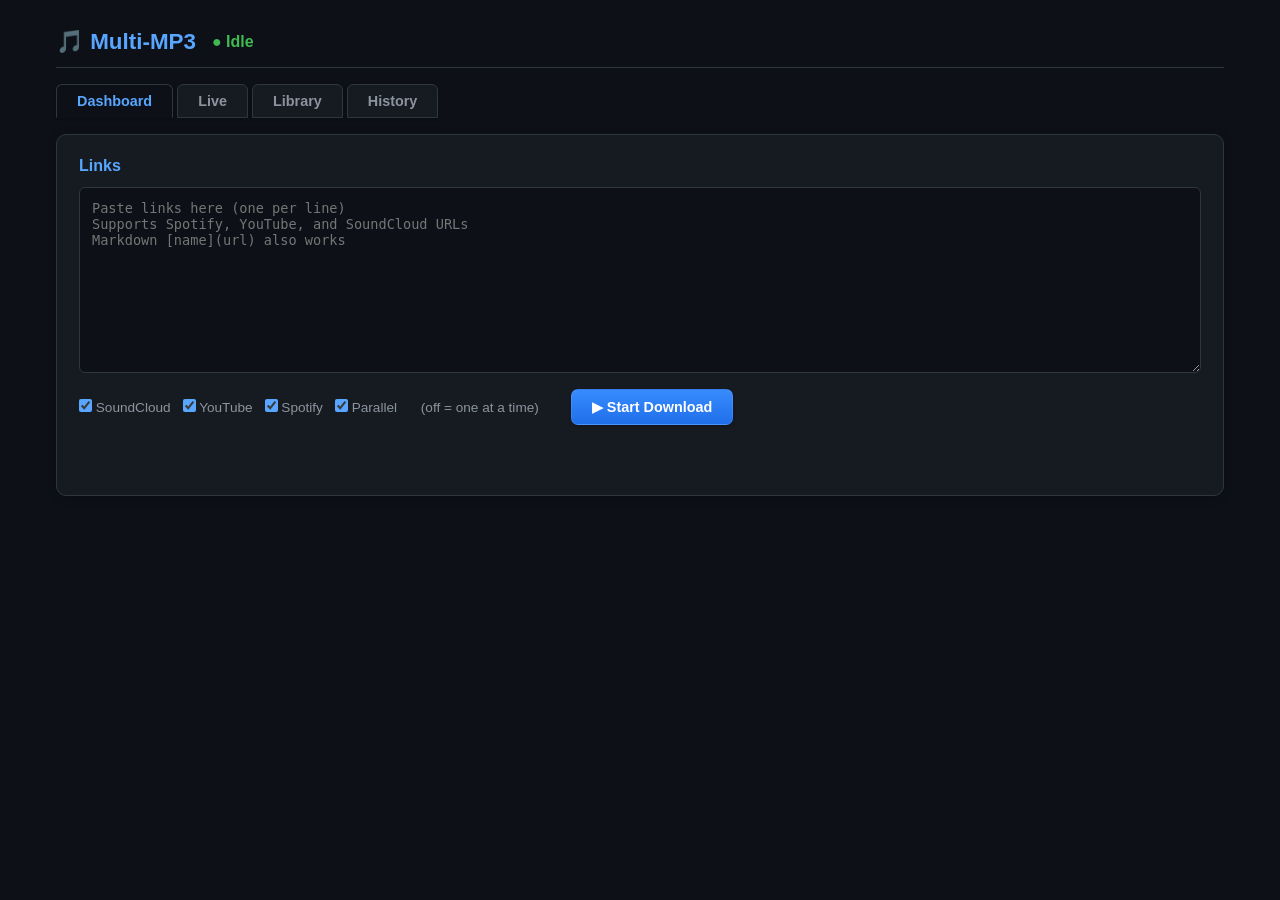
==== commit 3d32476c: "Resume failed SoundCloud playlists, honour the parallel toggle, fix icons SoundCloud rate-limits by " ====
--- a/templates/index.html
+++ b/templates/index.html
@@ -28,7 +28,7 @@
       <label><input type="checkbox" id="provider-soundcloud" checked> SoundCloud</label>
       <label><input type="checkbox" id="provider-youtube" checked> YouTube</label>
       <label><input type="checkbox" id="provider-spotify" checked> Spotify</label>
-      <label><input type="checkbox" id="parallel-toggle" checked> Parallel</label>
+      <label title="On: providers and playlists download at the same time. Off: one provider, one playlist and one track at a time — slower, but the way to stay under SoundCloud's per-IP rate limit."><input type="checkbox" id="parallel-toggle" checked> Parallel <span class="muted">(off = one at a time)</span></label>
       <button id="btn-start" onclick="startJob()">▶ Start Download</button>
     </div>
     <div id="parse-preview" class="muted"></div>
@@ -68,8 +68,41 @@
 
 <script>
 // ── Provider icons & ordering ──
-const PROVIDER_ICONS = { youtube: '📺', soundcloud: '🔊', spotify: '🎧' };
+// Real brand marks (simple-icons paths), not lookalike emoji: a TV for
+// YouTube and a speaker for SoundCloud read as "some media thing" rather
+// than naming the service a playlist actually came from.
+const PROVIDER_BRANDS = {
+  youtube: {
+    label: 'YouTube', color: '#FF0000',
+    path: 'M23.498 6.186a3.016 3.016 0 0 0-2.122-2.136C19.505 3.545 12 3.545 12 3.545s-7.505 0-9.377.505A3.017 3.017 0 0 0 .502 6.186C0 8.07 0 12 0 12s0 3.93.502 5.814a3.016 3.016 0 0 0 2.122 2.136c1.871.505 9.376.505 9.376.505s7.505 0 9.377-.505a3.015 3.015 0 0 0 2.122-2.136C24 15.93 24 12 24 12s0-3.93-.502-5.814zM9.545 15.568V8.432L15.818 12l-6.273 3.568z',
+  },
+  soundcloud: {
+    label: 'SoundCloud', color: '#FF5500',
+    path: 'M23.999 14.165c-.052 1.796-1.612 3.169-3.4 3.169h-8.18a.68.68 0 0 1-.675-.683V7.862a.747.747 0 0 1 .452-.724s.75-.513 2.333-.513a5.364 5.364 0 0 1 2.763.755 5.433 5.433 0 0 1 2.57 3.54c.282-.08.574-.121.868-.12.884 0 1.73.358 2.347.992s.948 1.49.922 2.373ZM10.721 8.421c.247 2.98.427 5.697 0 8.672a.264.264 0 0 1-.53 0c-.395-2.946-.22-5.718 0-8.672a.264.264 0 0 1 .53 0ZM9.072 9.448c.285 2.659.37 4.986-.006 7.655a.277.277 0 0 1-.55 0c-.331-2.63-.256-5.02 0-7.655a.277.277 0 0 1 .556 0Zm-1.663-.257c.27 2.726.39 5.171 0 7.904a.266.266 0 0 1-.532 0c-.38-2.69-.257-5.21 0-7.904a.266.266 0 0 1 .532 0Zm-1.647.77a26.108 26.108 0 0 1-.008 7.147a.272.272 0 0 1-.542 0a27.955 27.955 0 0 1 0-7.147a.275.275 0 0 1 .55 0Zm-1.67 1.769c.421 1.865.228 3.5-.029 5.388a.257.257 0 0 1-.514 0c-.21-1.858-.398-3.549 0-5.389a.272.272 0 0 1 .543 0Zm-1.655-.273c.388 1.897.26 3.508-.01 5.412-.026.28-.514.283-.54 0-.244-1.878-.347-3.54-.01-5.412a.283.283 0 0 1 .56 0Zm-1.668.911c.4 1.268.257 2.292-.026 3.572a.257.257 0 0 1-.514 0c-.241-1.262-.354-2.312-.023-3.572a.283.283 0 0 1 .563 0Z',
+  },
+  spotify: {
+    label: 'Spotify', color: '#1DB954',
+    path: 'M12 0C5.4 0 0 5.4 0 12s5.4 12 12 12 12-5.4 12-12S18.66 0 12 0zm5.521 17.34c-.24.359-.66.48-1.021.24-2.82-1.74-6.36-2.101-10.561-1.141-.418.122-.779-.179-.899-.539-.12-.421.18-.78.54-.9 4.56-1.021 8.52-.6 11.64 1.32.42.18.479.659.301 1.02zm1.44-3.3c-.301.42-.841.6-1.262.3-3.239-1.98-8.159-2.58-11.939-1.38-.479.12-1.02-.12-1.14-.6-.12-.48.12-1.021.6-1.141C9.6 9.9 15 10.561 18.72 12.84c.361.181.54.78.241 1.2zm.12-3.36C15.24 8.4 8.82 8.16 5.16 9.301c-.6.179-1.2-.181-1.38-.721-.18-.601.18-1.2.72-1.381 4.26-1.26 11.28-1.02 15.721 1.621.539.3.719 1.02.419 1.56-.299.421-1.02.599-1.559.3z',
+  },
+};
 const PROVIDER_ORDER = ['youtube', 'soundcloud', 'spotify'];
+
+// Provider keys are internal constants, never user input, so building the
+// markup as a string is safe here.
+function providerIconHTML(p, size) {
+  const b = PROVIDER_BRANDS[p];
+  if (!b) return '📦';
+  const s = size || 18;
+  return `<svg class="brand-svg" viewBox="0 0 24 24" width="${s}" height="${s}" `
+       + `fill="${b.color}" role="img" aria-label="${b.label}"><path d="${b.path}"/></svg>`;
+}
+
+function providerIconEl(p, className) {
+  const el = mk('span', className);
+  el.innerHTML = providerIconHTML(p);
+  el.title = (PROVIDER_BRANDS[p] || {}).label || p;
+  return el;
+}
 
 // ── Live state ──
 let liveState = { providers: {}, currentJobId: null };
@@ -100,7 +133,10 @@
   document.getElementById('links-input').value = d.text;
   if (d.parsed.total > 0) {
     document.getElementById('parse-preview').innerHTML =
-      `Parsed: ${d.parsed.total} links (🎧 ${d.parsed.spotify} 🔊 ${d.parsed.soundcloud} 📺 ${d.parsed.youtube})`;
+      `Parsed: ${d.parsed.total} links `
+      + `(${providerIconHTML('spotify', 13)} ${d.parsed.spotify} `
+      + `${providerIconHTML('soundcloud', 13)} ${d.parsed.soundcloud} `
+      + `${providerIconHTML('youtube', 13)} ${d.parsed.youtube})`;
   }
 }
 
@@ -318,7 +354,7 @@
 function finalizeTrackStates(provider, linkId, info) {
   if (!info || !info.tracks || !info.tracks.length) return;
   for (const t of info.tracks) {
-    if (t.status === 'downloading') {
+    if (t.status === 'downloading' || t.status === 'retrying') {
       if (!t.error) t.error = 'Download failed';
       setTrackStatus(info, t, 'failed');
     } else if (t.status === 'pending') {
@@ -485,14 +521,23 @@
           // -> the running "first still-pending" pointer. Previously each of
           // these was an Array.find() over every track, making a full run
           // O(tracks^2) — 3.5s for a 5.7k-track batch.
-          let target = info._currentItem ? info.tracks[info._currentItem - 1] : null;
-          if ((!target || target.status === 'downloaded') && title) {
+          let target = null;
+          if (d.recovered) {
+            // A recovery result names exactly one track. Positional fallbacks
+            // would credit the wrong row, so resolve by title only.
             const idx = lookupTrack(info, title);
             if (idx !== undefined) target = info.tracks[idx];
+          } else {
+            target = info._currentItem ? info.tracks[info._currentItem - 1] : null;
+            if ((!target || target.status === 'downloaded') && title) {
+              const idx = lookupTrack(info, title);
+              if (idx !== undefined) target = info.tracks[idx];
+            }
+            if (!target || target.status === 'downloaded') target = nextPending(info);
           }
-          if (!target || target.status === 'downloaded') target = nextPending(info);
           if (target) {
             if (isPlaceholder(target.title)) setTrackTitle(info, target, title);
+            if (d.recovered) target.recovered = true;
             setTrackStatus(info, target, 'downloaded');
           }
         }
@@ -502,11 +547,27 @@
           const idx = lookupTrack(info, d.query);
           if (idx !== undefined) setTrackStatus(info, info.tracks[idx], 'downloading');
         }
+      } else if (d.event === 'track_retry') {
+        // Second attempt via our own YouTube search
+        let idx;
+        if (d.track_id && info._idIndex) idx = info._idIndex.get(d.track_id);
+        if (idx === undefined && d.title) idx = lookupTrack(info, d.title);
+        if (idx !== undefined) {
+          const t = info.tracks[idx];
+          t.error = '';
+          setTrackStatus(info, t, 'retrying');
+        }
+        info.current_title = '🔁 retrying ' + (d.title || '');
       } else if (d.event === 'track_failed') {
-        // spotdl identifies the failure by Spotify track id
-        const idx = d.track_id !== undefined && info._idIndex
-          ? info._idIndex.get(d.track_id) : undefined;
-        const target = idx !== undefined ? info.tracks[idx] : null;
+        // Failures arrive either keyed by Spotify id (end-of-run summary) or
+        // by title only ("No results found for song: X").
+        let idx;
+        if (d.track_id && info._idIndex) idx = info._idIndex.get(d.track_id);
+        if (idx === undefined && d.title) idx = lookupTrack(info, d.title);
+        // SoundCloud errors carry neither id nor title — only the item that
+        // was in flight, reported as a 1-based playlist index.
+        if (idx === undefined && d.index) idx = d.index - 1;
+        const target = idx !== undefined && info.tracks ? info.tracks[idx] : null;
         if (target) {
           target.error = d.error || 'Download failed';
           setTrackStatus(info, target, 'failed');
@@ -536,6 +597,17 @@
     // ── Done ──
     if (d.type === 'done' || d.type === 'job.completed' || d.type === 'job.failed' || d.type === 'job.cancelled') {
       if (es) es.close();
+      // Belt and braces: resolve every remaining spinner. link.complete
+      // normally does this per playlist, but if one is ever missed (dropped
+      // event, cancelled run) the job ending must still settle the UI.
+      for (const [prov, pdata] of Object.entries(liveState.providers)) {
+        for (const [lk, info] of Object.entries(pdata.links)) {
+          if (info.status === 'running' || info.status === 'pending') {
+            info.status = d.type === 'job.completed' ? 'complete' : 'failed';
+          }
+          finalizeTrackStates(prov, lk, info);
+        }
+      }
       syncAccordion();   // flush any pending debounced update
       document.getElementById('btn-start').disabled = false;
       document.getElementById('btn-cancel').disabled = true;
@@ -599,10 +671,12 @@
 
 const TRACK_ICON = {
   downloaded: '✅', downloading: '🔄', failed: '❌', unavailable: '🚫',
+  retrying: '🔁',
 };
 const TRACK_CLASS = {
   downloaded: 'track-done', downloading: 'track-active',
   failed: 'track-failed', unavailable: 'track-unavailable',
+  retrying: 'track-retry',
 };
 function trackIcon(s) { return TRACK_ICON[s] || '⏳'; }
 function trackClass(s) { return 'track-row ' + (TRACK_CLASS[s] || 'track-pending'); }
@@ -675,14 +749,21 @@
       if (t.title) setText(ref.titleEl, t.title);
       const tip = t.status === 'failed' ? (t.error || 'Download failed')
         : t.status === 'unavailable' ? 'Not available on Spotify (local file)'
+        : t.status === 'retrying' ? 'Retrying via YouTube search'
+        : t.recovered ? 'Recovered by YouTube search after Spotify match failed'
         : '';
       if (ref.row.title !== tip) ref.row.title = tip;
     }
     dirty.clear();
   }
   let hdr = `Tracks (${info._doneCount || 0}/${info.tracks.length})`;
-  const bad = info.tracks.filter(t => t.status === 'failed').length;
-  const na = info.tracks.filter(t => t.status === 'unavailable').length;
+  let bad = 0, na = 0, rec = 0;
+  for (const t of info.tracks) {
+    if (t.status === 'failed') bad++;
+    else if (t.status === 'unavailable') na++;
+    if (t.recovered) rec++;
+  }
+  if (rec) hdr += `  ·  ${rec} recovered`;
   if (bad) hdr += `  ·  ${bad} failed`;
   if (na) hdr += `  ·  ${na} unavailable`;
   setText(entry.header, hdr);
@@ -712,7 +793,7 @@
 
   const header = mk('div', 'provider-header');
   const arrow = mk('span', 'provider-arrow', '▼');
-  const icon = mk('span', 'provider-icon', PROVIDER_ICONS[p] || '📦');
+  const icon = providerIconEl(p, 'provider-icon');
   const nameEl = mk('span', 'provider-name', p.toUpperCase());
   const stats = mk('span', 'provider-stats', '');
   const badge = mk('span', 'badge badge-pending', '');
@@ -755,7 +836,15 @@
   const headerRow = mk('div', 'card-header-row');
   const expandIcon = mk('span', 'card-expand-icon', '');
   const info = mk('div', 'card-info');
-  const nameEl = mk('div', 'card-name', '');
+  // The name opens the source playlist. stopPropagation keeps the click from
+  // also toggling the track list underneath it.
+  const nameEl = mk('a', 'card-name', '');
+  if (/^https?:\/\//i.test(linkId)) {
+    nameEl.href = linkId;
+    nameEl.target = '_blank';
+    nameEl.rel = 'noopener noreferrer';
+    nameEl.addEventListener('click', (e) => e.stopPropagation());
+  }
   const subtitle = mk('div', 'card-subtitle', '');
   const progress = mk('div', 'card-progress');
   const barOuter = mk('div', 'progress-bar');
@@ -770,6 +859,7 @@
   info.appendChild(subtitle);
   info.appendChild(progress);
   headerRow.appendChild(expandIcon);
+  headerRow.appendChild(providerIconEl(provider, 'card-brand'));
   headerRow.appendChild(info);
   headerRow.addEventListener('click', () => toggleTracks(provider, linkId));
 
@@ -871,7 +961,7 @@
       card.headerRow.style.cursor = hasTracks ? 'pointer' : '';
       card.headerRow.title = hasTracks
         ? (cardExpanded ? 'Hide tracks' : `Show ${tracks.length} tracks`) : '';
-      setText(card.name, '🎵 ' + (info.name || linkId));
+      setText(card.name, info.name || linkId);
       if (card.name.title !== linkId) card.name.title = linkId;
       let sub = statusLabel + (info.current_title ? ' — ' + info.current_title : '');
       if (hasTracks && !cardExpanded) sub += `  ·  ${tracks.length} tracks ▸`;
--- a/static/style.css
+++ b/static/style.css
@@ -143,7 +143,14 @@
   color: var(--muted); font-size: 0.7rem; width: 14px;
   transition: transform 0.2s;
 }
-.provider-icon { font-size: 1.2rem; filter: drop-shadow(0 0 3px rgba(88,166,255,0.3)); }
+.provider-icon {
+  display: flex; align-items: center; flex-shrink: 0;
+  filter: drop-shadow(0 0 4px rgba(0,0,0,0.45));
+}
+/* Brand marks are inline SVG, so they inherit no font metrics — block display
+   stops the baseline gap that otherwise misaligns them in flex headers. */
+.brand-svg { display: block; }
+.muted .brand-svg { display: inline-block; vertical-align: -2px; }
 .provider-name {
   font-weight: 700; color: var(--text); min-width: 95px;
   letter-spacing: 0.03em; font-size: 0.85rem;
@@ -232,10 +239,26 @@
   flex: 1; min-width: 0;
 }
 
+.card-brand {
+  display: flex; align-items: center; flex-shrink: 0;
+  /* .card-header-row aligns to flex-start, so nudge the mark down onto the
+     playlist-name baseline instead of the top of the row. */
+  padding-top: 2px;
+  opacity: 0.9;
+}
+.card-brand .brand-svg { width: 15px; height: 15px; }
+
 .card-name {
   font-weight: 600; font-size: 0.9rem; color: var(--text);
   overflow: hidden; text-overflow: ellipsis; white-space: nowrap;
-  display: flex; align-items: center; gap: 6px;
+  display: block;
+  text-decoration: none;
+  width: fit-content; max-width: 100%;
+}
+a.card-name:hover {
+  color: var(--accent);
+  text-decoration: underline;
+  text-underline-offset: 2px;
 }
 
 .card-subtitle {
@@ -402,6 +425,13 @@
 }
 .track-failed .track-artist { color: rgba(248,81,73,0.6); }
 
+.track-retry {
+  background: rgba(88,166,255,0.07);
+  animation: trackPulse 1.5s infinite;
+}
+.track-retry .track-title { color: var(--accent); font-weight: 600; }
+.track-retry .track-icon { animation: spin 2s linear infinite; }
+
 .track-unavailable { opacity: 0.55; cursor: help; }
 .track-unavailable .track-title {
   color: var(--muted); font-style: italic;
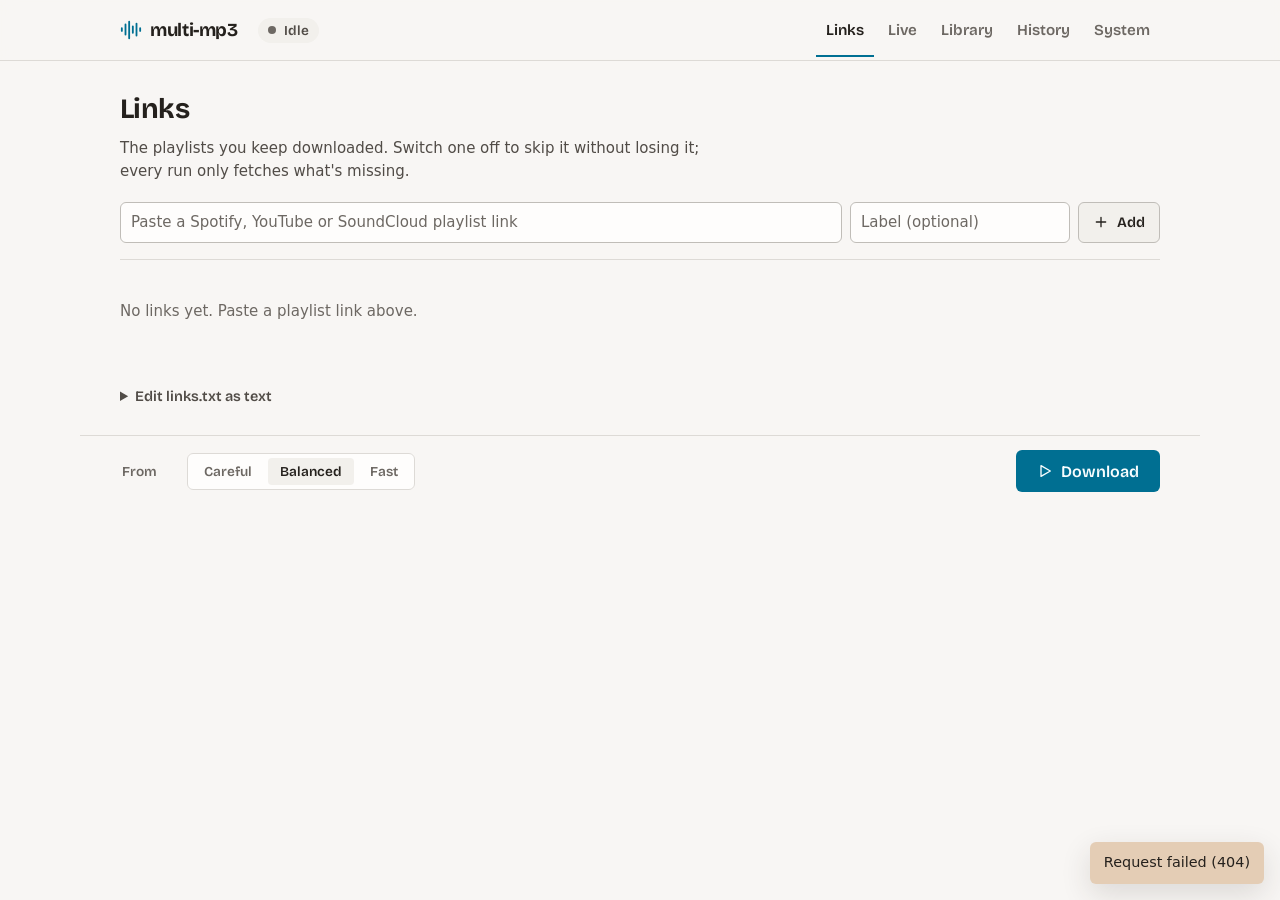
==== commit 54091480: "Faster, resumable downloads with exact progress records, and a redesigned UI Downloads - Run Spotify" ====
--- a/templates/index.html
+++ b/templates/index.html
@@ -2,72 +2,288 @@
 <html lang="en">
 <head>
 <meta charset="UTF-8">
-<meta name="viewport" content="width=device-width, initial-scale=1.0">
+<meta name="viewport" content="width=device-width, initial-scale=1">
 <title>Multi-MP3</title>
+<meta name="description" content="Keep Spotify, YouTube and SoundCloud playlists downloaded as clean MP3s.">
+<meta name="robots" content="noindex">
+<link rel="icon" href="data:image/svg+xml,%3Csvg xmlns='http://www.w3.org/2000/svg' viewBox='0 0 24 24' fill='none' stroke='%236fdae6' stroke-width='2.4' stroke-linecap='round'%3E%3Cpath d='M2 10v3M6 6v11M10 3v18M14 8v7M18 5v13M22 10v3'/%3E%3C/svg%3E">
+<link rel="preload" href="/static/fonts/bricolage-grotesque-latin-wght.woff2" as="font" type="font/woff2" crossorigin>
 <link rel="stylesheet" href="/static/style.css">
 </head>
 <body>
-<header>
-  <h1>🎵 Multi-MP3</h1>
-  <span id="status-indicator" class="status-idle">● Idle</span>
+<!-- One icon set, drawn in one stroke (Lucide geometry, ISC licence). -->
+<svg xmlns="http://www.w3.org/2000/svg" style="display:none" aria-hidden="true">
+  <symbol id="i-wave" viewBox="0 0 24 24"><path d="M2 10v3M6 6v11M10 3v18M14 8v7M18 5v13M22 10v3"/></symbol>
+  <symbol id="i-check" viewBox="0 0 24 24"><path d="M20 6 9 17l-5-5"/></symbol>
+  <symbol id="i-x" viewBox="0 0 24 24"><path d="M18 6 6 18M6 6l12 12"/></symbol>
+  <symbol id="i-clock" viewBox="0 0 24 24"><circle cx="12" cy="12" r="9"/><path d="M12 7v5l3 2"/></symbol>
+  <symbol id="i-loader" viewBox="0 0 24 24"><path d="M21 12a9 9 0 1 1-6.22-8.56"/></symbol>
+  <symbol id="i-ban" viewBox="0 0 24 24"><circle cx="12" cy="12" r="9"/><path d="m5.6 5.6 12.8 12.8"/></symbol>
+  <symbol id="i-alert" viewBox="0 0 24 24"><path d="m21.73 18-8-14a2 2 0 0 0-3.48 0l-8 14A2 2 0 0 0 4 21h16a2 2 0 0 0 1.73-3"/><path d="M12 9v4M12 17h.01"/></symbol>
+  <symbol id="i-refresh" viewBox="0 0 24 24"><path d="M3 12a9 9 0 0 1 9-9 9.75 9.75 0 0 1 6.74 2.74L21 8"/><path d="M21 3v5h-5M21 12a9 9 0 0 1-9 9 9.75 9.75 0 0 1-6.74-2.74L3 16"/><path d="M8 16H3v5"/></symbol>
+  <symbol id="i-rotate" viewBox="0 0 24 24"><path d="M3 12a9 9 0 1 0 9-9 9.75 9.75 0 0 0-6.74 2.74L3 8"/><path d="M3 3v5h5"/></symbol>
+  <symbol id="i-chevron" viewBox="0 0 24 24"><path d="m6 9 6 6 6-6"/></symbol>
+  <symbol id="i-play" viewBox="0 0 24 24"><path d="M6 4l14 8-14 8z"/></symbol>
+  <symbol id="i-stop" viewBox="0 0 24 24"><rect x="5" y="5" width="14" height="14" rx="2"/></symbol>
+  <symbol id="i-terminal" viewBox="0 0 24 24"><path d="m4 17 6-6-6-6M12 19h8"/></symbol>
+  <symbol id="i-search" viewBox="0 0 24 24"><circle cx="11" cy="11" r="7"/><path d="m20 20-3.5-3.5"/></symbol>
+  <symbol id="i-plus" viewBox="0 0 24 24"><path d="M5 12h14M12 5v14"/></symbol>
+  <symbol id="i-trash" viewBox="0 0 24 24"><path d="M3 6h18M19 6v14a2 2 0 0 1-2 2H7a2 2 0 0 1-2-2V6M8 6V4a2 2 0 0 1 2-2h4a2 2 0 0 1 2 2v2"/></symbol>
+  <symbol id="i-file" viewBox="0 0 24 24"><path d="M14 2H6a2 2 0 0 0-2 2v16a2 2 0 0 0 2 2h12a2 2 0 0 0 2-2V8z"/><path d="M14 2v6h6M16 13H8M16 17H8"/></symbol>
+  <symbol id="i-copy" viewBox="0 0 24 24"><rect x="8" y="8" width="13" height="13" rx="2"/><path d="M4 16a2 2 0 0 1-2-2V4a2 2 0 0 1 2-2h10a2 2 0 0 1 2 2"/></symbol>
+  <symbol id="i-disc" viewBox="0 0 24 24"><circle cx="12" cy="12" r="9"/><circle cx="12" cy="12" r="2.5"/></symbol>
+  <symbol id="i-bell" viewBox="0 0 24 24"><path d="M10.3 21a2 2 0 0 0 3.4 0M18 8A6 6 0 0 0 6 8c0 7-3 9-3 9h18s-3-2-3-9"/></symbol>
+</svg>
+
+<a class="skip" href="#main">Skip to content</a>
+
+<header class="topbar">
+  <div class="topbar-inner">
+    <div class="brand"><svg class="icon" aria-hidden="true"><use href="#i-wave"/></svg>multi-mp3</div>
+    <div id="run-status" class="run-status" data-state="idle"><span class="dot"></span><span id="run-status-label">Idle</span></div>
+    <nav class="tabs" role="tablist" aria-label="Sections">
+      <button class="tab" role="tab" id="tab-links" aria-controls="panel-links" aria-selected="true">Links</button>
+      <button class="tab" role="tab" id="tab-live" aria-controls="panel-live" aria-selected="false" tabindex="-1">Live</button>
+      <button class="tab" role="tab" id="tab-library" aria-controls="panel-library" aria-selected="false" tabindex="-1">Library<span id="failed-count" class="count" hidden></span></button>
+      <button class="tab" role="tab" id="tab-history" aria-controls="panel-history" aria-selected="false" tabindex="-1">History</button>
+      <button class="tab" role="tab" id="tab-system" aria-controls="panel-system" aria-selected="false" tabindex="-1">System</button>
+    </nav>
+  </div>
 </header>
 
-<nav id="tabs">
-  <button class="tab active" data-tab="dashboard">Dashboard</button>
-  <button class="tab" data-tab="live">Live</button>
-  <button class="tab" data-tab="library">Library</button>
-  <button class="tab" data-tab="history">History</button>
-</nav>
-
-<!-- ── Dashboard Tab ── -->
-<section id="tab-dashboard" class="tab-content active">
-  <div class="panel">
-    <h2>Links</h2>
-    <textarea id="links-input" rows="10" placeholder="Paste links here (one per line)&#10;Supports Spotify, YouTube, and SoundCloud URLs&#10;Markdown [name](url) also works"></textarea>
-    <div class="controls">
-      <label><input type="checkbox" id="provider-soundcloud" checked> SoundCloud</label>
-      <label><input type="checkbox" id="provider-youtube" checked> YouTube</label>
-      <label><input type="checkbox" id="provider-spotify" checked> Spotify</label>
-      <label title="On: providers and playlists download at the same time. Off: one provider, one playlist and one track at a time — slower, but the way to stay under SoundCloud's per-IP rate limit."><input type="checkbox" id="parallel-toggle" checked> Parallel <span class="muted">(off = one at a time)</span></label>
-      <button id="btn-start" onclick="startJob()">▶ Start Download</button>
+<div id="announcer" class="sr-only" role="status" aria-live="polite"></div>
+
+<main id="main">
+
+<!-- ── Links ── -->
+<section id="panel-links" role="tabpanel" aria-labelledby="tab-links">
+  <div class="panel-head">
+    <h1>Links</h1>
+    <p class="lede">The playlists you keep downloaded. Switch one off to skip it without losing it; every run only fetches what's missing.</p>
+  </div>
+
+  <form id="add-link" class="add-link" autocomplete="off">
+    <label for="add-url" class="sr-only">Playlist link</label>
+    <input id="add-url" type="url" placeholder="Paste a Spotify, YouTube or SoundCloud playlist link" required>
+    <label for="add-label" class="sr-only">Label (optional)</label>
+    <input id="add-label" type="text" placeholder="Label (optional)">
+    <button class="btn" type="submit"><svg class="icon" aria-hidden="true"><use href="#i-plus"/></svg>Add</button>
+  </form>
+
+  <div id="link-list" class="link-list" role="list" aria-label="Playlists"></div>
+  <p id="links-empty" class="empty" hidden>No links yet. Paste a playlist link above.</p>
+
+  <details id="raw-editor" class="raw-editor">
+    <summary>Edit links.txt as text</summary>
+    <label for="links-input" class="sr-only">links.txt</label>
+    <textarea id="links-input" spellcheck="false"></textarea>
+    <div class="raw-actions">
+      <button id="raw-save" class="btn btn-sm" type="button">Save text</button>
+      <span id="parse-preview" class="parse-preview"></span>
     </div>
-    <div id="parse-preview" class="muted"></div>
+  </details>
+
+  <div id="env-warnings"></div>
+
+  <div class="run-bar">
+    <fieldset id="provider-chips">
+      <legend>From</legend>
+    </fieldset>
+    <fieldset class="segmented" title="Every provider runs at the same time. Balanced and Fast download several tracks at once under a rate limiter that pauses the moment SoundCloud or YouTube push back; Careful does one track at a time.">
+      <legend class="sr-only">Speed</legend>
+      <label><input type="radio" name="speed" value="careful"><span>Careful</span></label>
+      <label><input type="radio" name="speed" value="balanced" checked><span>Balanced</span></label>
+      <label><input type="radio" name="speed" value="fast"><span>Fast</span></label>
+    </fieldset>
+    <button id="btn-start" class="btn btn-primary" type="button"><svg class="icon" aria-hidden="true"><use href="#i-play"/></svg><span id="btn-start-label">Download</span></button>
   </div>
 </section>
 
-<!-- ── Live Tab ── -->
-<section id="tab-live" class="tab-content">
-  <div class="panel">
-    <h2>Download Progress</h2>
-    <div id="provider-accordion"></div>
-    <div class="controls" style="margin-top:1rem">
-      <button id="btn-cancel" onclick="cancelJob()" disabled>⏹ Cancel</button>
+<!-- ── Live ── -->
+<section id="panel-live" role="tabpanel" aria-labelledby="tab-live" hidden>
+  <div class="panel-head">
+    <h1>Live</h1>
+    <div class="actions">
+      <button id="btn-cancel" class="btn btn-ghost-danger" type="button" disabled><svg class="icon" aria-hidden="true"><use href="#i-stop"/></svg>Stop run</button>
     </div>
   </div>
-  <div class="panel log-panel">
-    <h2>Log</h2>
-    <pre id="log-output"></pre>
+  <div id="queue" class="queue" hidden></div>
+  <div id="provider-accordion"><p class="empty">Nothing running. Start a download from Links.</p></div>
+  <details class="run-log">
+    <summary>Run log</summary>
+    <pre id="log-output" tabindex="0"></pre>
+  </details>
+</section>
+
+<!-- ── Library ── -->
+<section id="panel-library" role="tabpanel" aria-labelledby="tab-library" hidden>
+  <div class="panel-head">
+    <h1>Library</h1>
+    <span id="lib-totals" class="muted"></span>
+    <div class="lib-tools">
+      <label for="lib-search" class="sr-only">Search playlists</label>
+      <input id="lib-search" type="search" placeholder="Search playlists">
+      <button id="btn-report" class="btn btn-ghost" type="button" aria-expanded="false" aria-controls="failed-report"><svg class="icon" aria-hidden="true"><use href="#i-alert"/></svg><span id="btn-report-label">Failed tracks</span></button>
+      <button id="btn-reset-all" class="btn btn-ghost-danger" type="button"><svg class="icon" aria-hidden="true"><use href="#i-rotate"/></svg>Reset all</button>
+    </div>
+  </div>
+  <div id="failed-report" class="report" hidden></div>
+  <div id="file-list"><p class="empty">Loading…</p></div>
+</section>
+
+<!-- ── History ── -->
+<section id="panel-history" role="tabpanel" aria-labelledby="tab-history" hidden>
+  <div class="panel-head"><h1>History</h1></div>
+  <div id="history-list"><p class="empty">Loading…</p></div>
+</section>
+
+<!-- ── System ── -->
+<section id="panel-system" role="tabpanel" aria-labelledby="tab-system" hidden>
+  <div class="panel-head"><h1>System</h1></div>
+
+  <div class="sys-block">
+    <h2>Tools</h2>
+    <p>yt-dlp breaks whenever YouTube or SoundCloud change their sites, and fixes usually ship within days — so it can be updated here without waiting for a new version of this app.</p>
+    <dl id="sys-facts" class="facts"><dt>Loading…</dt><dd></dd></dl>
+    <div class="sys-actions" style="margin-top:16px">
+      <button id="btn-check-update" class="btn" type="button"><svg class="icon" aria-hidden="true"><use href="#i-search"/></svg>Check for updates</button>
+      <button id="btn-update-ytdlp" class="btn" type="button"><svg class="icon" aria-hidden="true"><use href="#i-refresh"/></svg>Update yt-dlp</button>
+      <span id="update-result" class="result" role="status"></span>
+    </div>
+  </div>
+
+  <div class="sys-block">
+    <h2>Notifications</h2>
+    <p>Get told when a run finishes. In this browser, or on your phone through <a href="https://ntfy.sh" target="_blank" rel="noopener">ntfy</a> or a Discord webhook — set <code>NOTIFY_URL</code> in <code>.env</code>.</p>
+    <div class="sys-actions">
+      <button id="btn-notify-permission" class="btn" type="button"><svg class="icon" aria-hidden="true"><use href="#i-bell"/></svg><span>Allow browser notifications</span></button>
+      <button id="btn-test-notify" class="btn" type="button">Send a test to NOTIFY_URL</button>
+      <span id="notify-result" class="result" role="status"></span>
+    </div>
+  </div>
+
+  <div class="sys-block">
+    <h2>Housekeeping</h2>
+    <p>Removes leftovers: finished jobs' input files, spotdl error lists older than 30 days, and downloads interrupted part-way. Your music and progress records are never touched.</p>
+    <div class="sys-actions">
+      <button id="btn-cleanup" class="btn" type="button"><svg class="icon" aria-hidden="true"><use href="#i-trash"/></svg>Clean up leftovers</button>
+      <span id="cleanup-result" class="result" role="status"></span>
+    </div>
   </div>
 </section>
 
-<!-- ── Library Tab ── -->
-<section id="tab-library" class="tab-content">
-  <div class="panel">
-    <h2>Downloaded Playlists</h2>
-    <div id="file-list">Loading...</div>
-  </div>
-</section>
-
-<!-- ── History Tab ── -->
-<section id="tab-history" class="tab-content">
-  <div class="panel">
-    <h2>Run History</h2>
-    <div id="history-list">Loading...</div>
-  </div>
-</section>
+</main>
+
+<div id="toasts" class="toasts" aria-live="polite"></div>
+
+<dialog id="confirm" aria-labelledby="confirm-title">
+  <form method="dialog">
+    <h2 id="confirm-title"></h2>
+    <p id="confirm-body"></p>
+    <div class="dialog-actions">
+      <button class="btn btn-ghost" value="cancel">Cancel</button>
+      <button class="btn btn-danger" value="ok" id="confirm-ok">OK</button>
+    </div>
+  </form>
+</dialog>
 
 <script>
-// ── Provider icons & ordering ──
+'use strict';
+
+// ── Small helpers ───────────────────────────────────────────────────────
+
+const $ = id => document.getElementById(id);
+const SVGNS = 'http://www.w3.org/2000/svg';
+
+// Explicit element construction — no HTML parsing, direct node references,
+// and nothing user- or file-derived ever goes through innerHTML.
+function mk(tag, className, text) {
+  const el = document.createElement(tag);
+  if (className) el.className = className;
+  if (text !== undefined && text !== null) el.textContent = text;
+  return el;
+}
+function icon(name, cls) {
+  const svg = document.createElementNS(SVGNS, 'svg');
+  svg.setAttribute('class', 'icon' + (cls ? ' ' + cls : ''));
+  svg.setAttribute('aria-hidden', 'true');
+  const use = document.createElementNS(SVGNS, 'use');
+  use.setAttribute('href', '#i-' + name);
+  svg.appendChild(use);
+  return svg;
+}
+function setIcon(svg, name) {
+  const use = svg && svg.firstChild;
+  const href = '#i-' + name;
+  if (use && use.getAttribute('href') !== href) use.setAttribute('href', href);
+}
+function setText(el, v) { if (el && el.textContent !== v) el.textContent = v; }
+function setAttr(el, k, v) { if (el && el.getAttribute(k) !== v) el.setAttribute(k, v); }
+function setWidth(el, pct) { const w = pct + '%'; if (el && el.style.width !== w) el.style.width = w; }
+
+async function api(path, opts = {}) {
+  const init = { method: opts.method || 'GET', headers: {} };
+  if (opts.body !== undefined) {
+    init.headers['Content-Type'] = 'application/json';
+    init.body = JSON.stringify(opts.body);
+  }
+  const r = await fetch(path, init);
+  let data = null;
+  try { data = await r.json(); } catch (_) { /* empty body */ }
+  if (!r.ok) {
+    const err = new Error((data && data.detail) || `Request failed (${r.status})`);
+    err.status = r.status;
+    throw err;
+  }
+  return data;
+}
+
+function toast(message, kind) {
+  const el = mk('div', 'toast' + (kind ? ' ' + kind : ''), message);
+  $('toasts').appendChild(el);
+  setTimeout(() => el.remove(), kind === 'bad' ? 8000 : 5000);
+}
+function announce(message) { setText($('announcer'), message); }
+
+function confirmDialog({ title, body, ok = 'OK' }) {
+  const dlg = $('confirm');
+  setText($('confirm-title'), title);
+  setText($('confirm-body'), body);
+  setText($('confirm-ok'), ok);
+  return new Promise(resolve => {
+    dlg.addEventListener('close', () => resolve(dlg.returnValue === 'ok'), { once: true });
+    dlg.showModal();
+  });
+}
+
+function fmtBytes(n) {
+  if (!n) return '0 MB';
+  const gb = n / 1024 ** 3;
+  return gb >= 1 ? gb.toFixed(1) + ' GB' : Math.round(n / 1024 ** 2) + ' MB';
+}
+function fmtDuration(sec) {
+  if (sec == null || sec < 0) return '—';
+  if (sec < 60) return Math.round(sec) + 's';
+  const m = Math.floor(sec / 60), s = Math.round(sec % 60);
+  return m < 60 ? `${m}m ${String(s).padStart(2, '0')}s` : `${Math.floor(m / 60)}h ${m % 60}m`;
+}
+function fmtClock(ms) {
+  const s = Math.max(0, Math.ceil(ms / 1000));
+  return Math.floor(s / 60) + ':' + String(s % 60).padStart(2, '0');
+}
+function plural(n, word) { return `${n} ${word}${n === 1 ? '' : 's'}`; }
+function shortUrl(url) {
+  try {
+    const u = new URL(url);
+    const host = u.hostname.replace(/^www\.|^open\.|^m\./, '');
+    // watch?v=…&list=… — the list id is what names the playlist.
+    const list = u.searchParams.get('list');
+    if (host.includes('youtube') && list) return `${host}/playlist?list=${list}`;
+    return (host + u.pathname).replace(/\/$/, '');
+  } catch (_) { return url; }
+}
+
+// ── Provider marks ──────────────────────────────────────────────────────
 // Real brand marks (simple-icons paths), not lookalike emoji: a TV for
 // YouTube and a speaker for SoundCloud read as "some media thing" rather
 // than naming the service a playlist actually came from.
@@ -87,179 +303,443 @@
 };
 const PROVIDER_ORDER = ['youtube', 'soundcloud', 'spotify'];
 
-// Provider keys are internal constants, never user input, so building the
-// markup as a string is safe here.
-function providerIconHTML(p, size) {
+function brandMark(p, size) {
   const b = PROVIDER_BRANDS[p];
-  if (!b) return '📦';
-  const s = size || 18;
-  return `<svg class="brand-svg" viewBox="0 0 24 24" width="${s}" height="${s}" `
-       + `fill="${b.color}" role="img" aria-label="${b.label}"><path d="${b.path}"/></svg>`;
-}
-
-function providerIconEl(p, className) {
-  const el = mk('span', className);
-  el.innerHTML = providerIconHTML(p);
-  el.title = (PROVIDER_BRANDS[p] || {}).label || p;
-  return el;
-}
-
-// ── Live state ──
+  const svg = document.createElementNS(SVGNS, 'svg');
+  const s = String(size || 16);
+  svg.setAttribute('class', 'brand-svg');
+  svg.setAttribute('viewBox', '0 0 24 24');
+  svg.setAttribute('width', s);
+  svg.setAttribute('height', s);
+  if (!b) return svg;
+  svg.setAttribute('fill', b.color);
+  svg.setAttribute('role', 'img');
+  svg.setAttribute('aria-label', b.label);
+  const path = document.createElementNS(SVGNS, 'path');
+  path.setAttribute('d', b.path);
+  svg.appendChild(path);
+  return svg;
+}
+
+// ── Tabs ────────────────────────────────────────────────────────────────
+
+const TABS = ['links', 'live', 'library', 'history', 'system'];
+// The tab named in the address bar when the page loaded. Without one, a
+// refresh during a run lands on Live.
+const START_TAB = TABS.includes(location.hash.slice(1)) ? location.hash.slice(1) : '';
+const loaders = { library: () => loadLibrary(), history: () => loadHistory(), system: () => loadSystem() };
+
+function selectTab(name, focus) {
+  if (!TABS.includes(name)) name = 'links';
+  for (const t of TABS) {
+    const on = t === name;
+    const tab = $('tab-' + t);
+    setAttr(tab, 'aria-selected', String(on));
+    tab.tabIndex = on ? 0 : -1;
+    $('panel-' + t).hidden = !on;
+    if (on && focus) tab.focus();
+  }
+  // The open tab survives a refresh — handy mid-run.
+  if (location.hash !== '#' + name) history.replaceState(null, '', '#' + name);
+  if (loaders[name]) loaders[name]();
+}
+for (const t of TABS) $('tab-' + t).addEventListener('click', () => selectTab(t));
+window.addEventListener('hashchange', () => selectTab(location.hash.slice(1)));
+document.querySelector('.tabs').addEventListener('keydown', e => {
+  const i = TABS.findIndex(t => $('tab-' + t).getAttribute('aria-selected') === 'true');
+  const next = { ArrowRight: i + 1, ArrowLeft: i - 1, Home: 0, End: TABS.length - 1 }[e.key];
+  if (next === undefined) return;
+  e.preventDefault();
+  selectTab(TABS[(next + TABS.length) % TABS.length], true);
+});
+
+// ── Run status, queue, setup warnings ───────────────────────────────────
+
+const STATUS_LABEL = {
+  idle: 'Idle', running: 'Downloading', stopping: 'Stopping…', queued: 'Queued',
+  completed: 'All done', partial: 'Finished — tracks left', failed: 'Run failed', cancelled: 'Stopped',
+};
+let runState = 'idle';
+function setRunStatus(state) {
+  runState = state;
+  const el = $('run-status');
+  setAttr(el, 'data-state', state);
+  setText($('run-status-label'), STATUS_LABEL[state] || state);
+  const busy = state === 'running' || state === 'stopping';
+  $('btn-cancel').disabled = state !== 'running';
+  $('btn-reset-all').disabled = busy;
+  renderStartButton();
+}
+
+let lastStatus = null;
+let attachedJobId = null;
+let firstPoll = true;
+
+async function pollStatus() {
+  let s;
+  try { s = await api('/api/status'); } catch (_) { return; }
+  lastStatus = s;
+  renderEnvWarnings(s);
+  renderQueue(s.queue || []);
+  if (s.running) {
+    setRunStatus(s.current_status === 'cancelling' ? 'stopping' : 'running');
+    if (s.current_job_id !== attachedJobId) {
+      // A refreshed page, or the next queued job starting: replay its events.
+      attachToJob(s.current_job_id, { switchTab: firstPoll && !START_TAB });
+    }
+  } else if (runState === 'running' || runState === 'stopping') {
+    // Finished while the stream was down; the History tab has the outcome.
+    setRunStatus('idle');
+  }
+  firstPoll = false;
+}
+
+let envKey = '';
+function renderEnvWarnings(s) {
+  const warnings = [];
+  if (!s.spotdl) warnings.push('spotdl isn’t installed, so Spotify links will fail. It lives in its own environment: run setup again, or set SPOTDL_BIN.');
+  if (!s.deno) warnings.push('deno wasn’t found, so YouTube downloads will fail with HTTP 403. Install it with “pip install deno”.');
+  const key = warnings.join('|');
+  if (key === envKey) return;
+  envKey = key;
+  const root = $('env-warnings');
+  root.textContent = '';
+  for (const w of warnings) {
+    const n = mk('p', 'notice');
+    n.appendChild(icon('alert'));
+    n.appendChild(mk('span', '', w));
+    root.appendChild(n);
+  }
+}
+
+let queueKey = '';
+function renderQueue(queue) {
+  const key = queue.map(q => q.job_id).join(',');
+  if (key === queueKey) return;
+  queueKey = key;
+  const root = $('queue');
+  root.textContent = '';
+  root.hidden = !queue.length;
+  if (!queue.length) return;
+  root.appendChild(mk('h2', '', 'Up next'));
+  queue.forEach((q, i) => {
+    const row = mk('div', 'queue-item');
+    row.appendChild(mk('span', 'num', String(i + 1)));
+    const providers = q.providers.map(p => (PROVIDER_BRANDS[p] || {}).label || p).join(', ');
+    row.appendChild(mk('span', '', `${plural(q.links, 'playlist')} · ${providers} · ${q.speed}`));
+    const rm = mk('button', 'icon-btn');
+    rm.type = 'button';
+    rm.setAttribute('aria-label', `Remove queued run ${i + 1}`);
+    rm.appendChild(icon('x'));
+    rm.addEventListener('click', async () => {
+      try { await api('/api/jobs/' + q.job_id, { method: 'DELETE' }); } catch (e) { toast(e.message, 'bad'); }
+      pollStatus();
+    });
+    row.appendChild(rm);
+    root.appendChild(row);
+  });
+}
+
+// ── Links ───────────────────────────────────────────────────────────────
+
+let linkEntries = [];
+let lastParsed = { total: 0, spotify: 0, soundcloud: 0, youtube: 0 };
+
+function applyLinksData(d) {
+  linkEntries = d.entries || [];
+  if (!rawDirty) $('links-input').value = d.text || '';
+  lastParsed = d.parsed || lastParsed;
+  renderParsePreview();
+  renderChips();
+  renderStartButton();
+}
+
+async function loadLinks() {
+  try { applyLinksData(await api('/api/links')); } catch (e) { toast(e.message, 'bad'); }
+  renderLinks();
+}
+
+async function saveEntries({ rerender } = {}) {
+  try {
+    const d = await api('/api/links', { method: 'PUT', body: {
+      entries: linkEntries.map(e => ({ line: e.line, url: e.url, label: e.label, enabled: e.enabled, markdown: e.markdown })),
+    } });
+    applyLinksData(d);
+    if (rerender) renderLinks();
+  } catch (e) { toast('Couldn’t save links: ' + e.message, 'bad'); }
+}
+
+function syncBadge(rec) {
+  if (!rec || !rec.total) return ['new', 'New'];
+  if (!rec.left) return ['ok', `Up to date · ${rec.done}`];
+  return ['left', `${rec.left} left of ${rec.total}`];
+}
+
+function renderLinks() {
+  const root = $('link-list');
+  root.textContent = '';
+  $('links-empty').hidden = linkEntries.length > 0;
+  linkEntries.forEach((e, i) => {
+    const row = mk('div', 'link-row' + (e.enabled ? '' : ' off'));
+    row.setAttribute('role', 'listitem');
+    const name = e.label || (e.record && e.record.name) || shortUrl(e.url);
+
+    const sw = mk('label', 'switch');
+    const cb = mk('input');
+    cb.type = 'checkbox';
+    cb.name = 'enabled-' + i;
+    cb.checked = e.enabled;
+    cb.setAttribute('aria-label', `Include “${name}” in downloads`);
+    cb.addEventListener('change', () => {
+      e.enabled = cb.checked;
+      row.classList.toggle('off', !cb.checked);
+      saveEntries();
+    });
+    sw.appendChild(cb);
+    sw.appendChild(mk('span'));
+    row.appendChild(sw);
+    row.appendChild(brandMark(e.provider, 18));
+
+    const main = mk('div', 'link-main');
+    const label = mk('input', 'link-label');
+    label.type = 'text';
+    label.name = 'label-' + i;
+    label.value = e.label;
+    label.placeholder = (e.record && e.record.name) || 'Add a label';
+    label.setAttribute('aria-label', 'Label for ' + shortUrl(e.url));
+    label.addEventListener('change', () => { e.label = label.value.trim(); saveEntries(); });
+    label.addEventListener('keydown', ev => { if (ev.key === 'Enter') label.blur(); });
+    main.appendChild(label);
+    const a = mk('a', 'link-url', shortUrl(e.url));
+    a.href = e.url;
+    a.target = '_blank';
+    a.rel = 'noopener noreferrer';
+    main.appendChild(a);
+    row.appendChild(main);
+
+    const [cls, text] = syncBadge(e.record);
+    const badge = mk('span', 'sync ' + cls, text);
+    if (e.record && (e.record.failed || e.record.unavailable)) {
+      badge.title = `${e.record.failed} failed · ${e.record.unavailable} unavailable`;
+    }
+    row.appendChild(badge);
+
+    const rm = mk('button', 'icon-btn');
+    rm.type = 'button';
+    rm.setAttribute('aria-label', `Remove “${name}”`);
+    rm.appendChild(icon('trash'));
+    rm.addEventListener('click', () => {
+      linkEntries.splice(i, 1);
+      saveEntries({ rerender: true });
+      toast(`Removed “${name}”. Its downloaded files are untouched.`);
+    });
+    row.appendChild(rm);
+    root.appendChild(row);
+  });
+}
+
+$('add-link').addEventListener('submit', async ev => {
+  ev.preventDefault();
+  const urls = $('add-url').value.split(/\s+/).filter(Boolean);
+  const label = $('add-label').value.trim();
+  for (const url of urls) linkEntries.push({ url, label: urls.length === 1 ? label : '', enabled: true, markdown: false });
+  await saveEntries({ rerender: true });
+  const before = urls.length;
+  const known = linkEntries.filter(e => urls.includes(e.url)).length;
+  if (known < before) toast('That doesn’t look like a Spotify, YouTube or SoundCloud link.', 'bad');
+  $('add-url').value = '';
+  $('add-label').value = '';
+});
+
+// Raw text editing — the same file, for bulk changes.
+let rawDirty = false;
+let parseTimer = null;
+let parseSeq = 0;
+$('links-input').addEventListener('input', () => {
+  rawDirty = true;
+  clearTimeout(parseTimer);
+  parseTimer = setTimeout(refreshParsePreview, 250);
+});
+$('raw-save').addEventListener('click', saveRaw);
+async function saveRaw() {
+  try {
+    rawDirty = false;
+    applyLinksData(await api('/api/links', { method: 'PUT', body: { text: $('links-input').value } }));
+    renderLinks();
+    toast('Saved links.txt');
+  } catch (e) { rawDirty = true; toast('Couldn’t save: ' + e.message, 'bad'); }
+}
+async function refreshParsePreview() {
+  const seq = ++parseSeq;
+  try {
+    const d = await api('/api/links/parse', { method: 'POST', body: { text: $('links-input').value } });
+    if (seq !== parseSeq) return;     // a later keystroke already answered
+    lastParsed = d.parsed;
+    renderParsePreview();
+  } catch (_) { /* keep the last good counts */ }
+}
+function renderParsePreview() {
+  const el = $('parse-preview');
+  el.textContent = '';
+  if (!lastParsed.total) { el.appendChild(mk('span', '', 'No Spotify, SoundCloud or YouTube links in the text.')); return; }
+  el.appendChild(mk('span', '', 'Recognised '));
+  el.appendChild(mk('strong', '', plural(lastParsed.total, 'link')));
+  for (const p of PROVIDER_ORDER) {
+    const c = mk('span', 'pp-count');
+    c.appendChild(brandMark(p, 13));
+    c.appendChild(mk('span', 'num', String(lastParsed[p] || 0)));
+    el.appendChild(c);
+  }
+}
+
+// Provider chips + speed + the start button.
+function selectedProviders() {
+  return PROVIDER_ORDER.filter(p => { const cb = $('provider-' + p); return !cb || cb.checked; });
+}
+function renderChips() {
+  const root = $('provider-chips');
+  for (const p of PROVIDER_ORDER) {
+    const n = linkEntries.filter(e => e.enabled && e.provider === p).length;
+    let chip = $('chip-' + p);
+    if (!chip) {
+      chip = mk('label', 'chip');
+      chip.id = 'chip-' + p;
+      const cb = mk('input');
+      cb.type = 'checkbox';
+      cb.id = 'provider-' + p;
+      cb.name = 'provider';
+      cb.value = p;
+      cb.checked = true;
+      cb.addEventListener('change', () => { renderParsePreview(); renderStartButton(); });
+      chip.appendChild(cb);
+      chip.appendChild(brandMark(p, 15));
+      chip.appendChild(mk('span', '', PROVIDER_BRANDS[p].label));
+      chip.appendChild(mk('span', 'num'));
+      root.appendChild(chip);
+    }
+    setText(chip.lastChild, String(n));
+  }
+}
+function renderStartButton() {
+  const providers = selectedProviders();
+  const n = linkEntries.filter(e => e.enabled && providers.includes(e.provider)).length;
+  const busy = runState === 'running' || runState === 'stopping';
+  setText($('btn-start-label'), busy ? `Queue ${plural(n, 'playlist')}` : `Download ${plural(n, 'playlist')}`);
+  $('btn-start').disabled = n === 0;
+}
+function selectedSpeed() {
+  const r = document.querySelector('input[name="speed"]:checked');
+  return r ? r.value : 'balanced';
+}
+document.querySelectorAll('input[name="speed"]').forEach(r => r.addEventListener('change', () => {
+  try { localStorage.setItem('mm3-speed', selectedSpeed()); } catch (_) { /* private mode */ }
+}));
+try {
+  const saved = localStorage.getItem('mm3-speed');
+  const r = saved && document.querySelector(`input[name="speed"][value="${saved}"]`);
+  if (r) r.checked = true;
+} catch (_) { /* private mode */ }
+
+$('btn-start').addEventListener('click', async () => {
+  if (rawDirty) await saveRaw();
+  if ('Notification' in window && Notification.permission === 'default') {
+    Notification.requestPermission().catch(() => {});
+  }
+  launchJob('', selectedProviders());
+});
+
+// Shared by Links' start button and the Library's Resume / Retry buttons.
+async function launchJob(links, providers) {
+  let r;
+  try {
+    r = await api('/api/jobs', { method: 'POST', body: { links, providers, speed: selectedSpeed() } });
+  } catch (e) { toast(e.message, 'bad'); return; }
+  if (r.status === 'queued') {
+    toast(`Queued — starts after the current run (#${r.position} in line).`);
+    pollStatus();
+    return;
+  }
+  attachToJob(r.job_id, { switchTab: true, links: r.links });
+}
+
+// ── Live: state ─────────────────────────────────────────────────────────
+
 let liveState = { providers: {}, currentJobId: null };
+let es = null;
 
 function ensureProvider(p) {
-  if (!liveState.providers[p]) {
-    liveState.providers[p] = { expanded: true, links: {} };
-  }
+  if (!liveState.providers[p]) liveState.providers[p] = { expanded: true, links: {} };
   return liveState.providers[p];
 }
-
-// ── Tab Switching ──
-document.querySelectorAll('.tab').forEach(btn => {
-  btn.addEventListener('click', () => {
-    document.querySelectorAll('.tab').forEach(b => b.classList.remove('active'));
-    document.querySelectorAll('.tab-content').forEach(c => c.classList.remove('active'));
-    btn.classList.add('active');
-    document.getElementById('tab-' + btn.dataset.tab).classList.add('active');
-    if (btn.dataset.tab === 'library') loadFiles();
-    if (btn.dataset.tab === 'history') loadHistory();
+function newLink(link, name, status) {
+  return { name: name || shortUrl(link), status, tracks_done: 0, tracks_total: 0, current_title: '', code: null };
+}
+function prepopulate(linksByProvider) {
+  for (const [provider, links] of Object.entries(linksByProvider || {})) {
+    if (!links || !links.length) continue;
+    const p = ensureProvider(provider);
+    for (const link of links) if (!p.links[link]) p.links[link] = newLink(link, '', 'pending');
+  }
+}
+
+// Attach the Live tab to a job and replay its events from the start, so a
+// refreshed page (or a second tab) rebuilds the run exactly. EventSource
+// resumes from Last-Event-ID by itself if the connection drops.
+function attachToJob(jobId, { switchTab = false, links = null } = {}) {
+  if (es) es.close();
+  attachedJobId = jobId;
+  resetLiveDOM();
+  liveState = { providers: {}, currentJobId: jobId };
+  if (links) prepopulate(links);
+  globalLog = [];
+  setText($('log-output'), '');
+  setRunStatus('running');
+  syncAccordion();
+  if (switchTab) selectTab('live');
+  es = new EventSource('/api/jobs/' + jobId + '/events');
+  es.addEventListener('message', e => {
+    let d;
+    try { d = JSON.parse(e.data); } catch (_) { return; }
+    handleLiveEvent(d);
   });
-});
-
-// ── Load links ──
-async function loadLinks() {
-  const r = await fetch('/api/links');
-  const d = await r.json();
-  document.getElementById('links-input').value = d.text;
-  if (d.parsed.total > 0) {
-    document.getElementById('parse-preview').innerHTML =
-      `Parsed: ${d.parsed.total} links `
-      + `(${providerIconHTML('spotify', 13)} ${d.parsed.spotify} `
-      + `${providerIconHTML('soundcloud', 13)} ${d.parsed.soundcloud} `
-      + `${providerIconHTML('youtube', 13)} ${d.parsed.youtube})`;
-  }
-}
-
-// ── Start job ──
-async function startJob() {
-  const links = document.getElementById('links-input').value;
-  const providers = [];
-  if (document.getElementById('provider-soundcloud').checked) providers.push('soundcloud');
-  if (document.getElementById('provider-youtube').checked) providers.push('youtube');
-  if (document.getElementById('provider-spotify').checked) providers.push('spotify');
-  const parallel = document.getElementById('parallel-toggle').checked;
-
-  // Save links first
-  await fetch('/api/links', { method: 'PUT', headers: {'Content-Type':'application/json'}, body: JSON.stringify({text: links}) });
-
-  const r = await fetch('/api/jobs', {
-    method: 'POST',
-    headers: {'Content-Type':'application/json'},
-    body: JSON.stringify({links, providers, parallel})
-  });
-  if (!r.ok) { alert((await r.json()).detail); return; }
-
-  const {job_id, links: linksByProvider} = await r.json();
-
-  // Tear down the previous run's DOM + caches before building the new one
-  resetLiveDOM();
-
-  // Pre-populate all cards from the link list
-  liveState = { providers: {}, currentJobId: job_id };
-  for (const [provider, providerLinks] of Object.entries(linksByProvider)) {
-    if (!providerLinks || !providerLinks.length) continue;
-    const p = ensureProvider(provider);
-    p.expanded = true;
-    for (const link of providerLinks) {
-      const shortName = link.split('?')[0].split('/').pop() || link;
-      p.links[link] = {
-        name: shortName,
-        image: null,
-        status: 'pending',
-        tracks_done: 0,
-        tracks_total: 0,
-        current_title: 'Waiting...',
-        code: null,
-      };
-    }
-  }
-  document.getElementById('btn-start').disabled = true;
-  document.getElementById('btn-cancel').disabled = false;
-  document.getElementById('status-indicator').textContent = '● Running';
-  document.getElementById('status-indicator').className = 'status-running';
-
-  renderAccordion();
-
-  // Switch to Live tab
-  document.querySelector('.tab[data-tab="live"]').click();
-  streamEvents(job_id);
-}
-
-// ── Cancel job ──
-async function cancelJob() {
-  const r = await fetch('/api/status');
-  const s = await r.json();
-  if (s.current_job_id) {
-    await fetch('/api/jobs/' + s.current_job_id, {method:'DELETE'});
-  }
-}
-
-// ── Bounded global log ring buffer ──
-// textContent += was O(n^2) and unbounded — it froze the tab after a few
-// thousand lines. Keep a capped array and flush on a timer instead.
+}
+
+// Bounded log buffers: textContent += was O(n²) and froze the tab.
 const GLOBAL_LOG_MAX = 400;
 const PLAYLIST_LOG_MAX = 150;
 let globalLog = [];
-let _logFlushTimer = null;
-
+let logFlushTimer = null;
 function pushGlobalLog(line) {
   globalLog.push(line);
-  if (globalLog.length > GLOBAL_LOG_MAX) {
-    globalLog.splice(0, globalLog.length - GLOBAL_LOG_MAX);
-  }
-  if (!_logFlushTimer) {
-    _logFlushTimer = setTimeout(flushGlobalLog, 300);
-  }
-}
-
+  if (globalLog.length > GLOBAL_LOG_MAX) globalLog.splice(0, globalLog.length - GLOBAL_LOG_MAX);
+  if (!logFlushTimer) logFlushTimer = setTimeout(flushGlobalLog, 300);
+}
 function flushGlobalLog() {
-  _logFlushTimer = null;
-  const logEl = document.getElementById('log-output');
-  if (!logEl) return;
-  const atBottom = logEl.scrollHeight - logEl.scrollTop - logEl.clientHeight < 40;
-  logEl.textContent = globalLog.join('\n');
-  if (atBottom) logEl.scrollTop = logEl.scrollHeight;
-}
-
+  logFlushTimer = null;
+  const el = $('log-output');
+  const atBottom = el.scrollHeight - el.scrollTop - el.clientHeight < 40;
+  el.textContent = globalLog.join('\n');
+  if (atBottom) el.scrollTop = el.scrollHeight;
+}
 function pushPlaylistLog(provider, linkId, line) {
-  const p = liveState.providers[provider];
-  if (!p || !p.links[linkId]) return;
-  const info = p.links[linkId];
+  const info = (liveState.providers[provider] || {}).links?.[linkId];
+  if (!info) return;
   if (!info.logs) info.logs = [];
   info.logs.push(line);
-  if (info.logs.length > PLAYLIST_LOG_MAX) {
-    info.logs.splice(0, info.logs.length - PLAYLIST_LOG_MAX);
-  }
-  // Only touch the DOM if this card's log pane is actually open
-  if (info.logsOpen) appendPlaylistLogDOM(provider, linkId, line);
-}
-
-function appendPlaylistLogDOM(provider, linkId, line) {
-  // Uses the persistent DOM cache — no querySelector scan per log line.
-  const pEntry = domCache.providers[provider];
-  const card = pEntry && pEntry.cards[linkId];
-  if (!card) return;
-  const pane = card.logPane;
-  const atBottom = pane.scrollHeight - pane.scrollTop - pane.clientHeight < 30;
-  pane.appendChild(document.createTextNode(line + '\n'));
-  while (pane.childNodes.length > PLAYLIST_LOG_MAX) pane.removeChild(pane.firstChild);
-  if (atBottom) pane.scrollTop = pane.scrollHeight;
-}
-
-// ── Track title helpers ────────────────────────────────────────────────
-// Providers report full output paths ("My Playlist/08 Artist - Song.mp3").
-// Strip the directory and container extension so rows stay readable and so
-// the .webm and .mp3 lines for one track don't look like two tracks.
+  if (info.logs.length > PLAYLIST_LOG_MAX) info.logs.splice(0, info.logs.length - PLAYLIST_LOG_MAX);
+  if (info.logsOpen) {
+    const card = domCache.providers[provider]?.cards[linkId];
+    if (!card) return;
+    const pane = card.logPane;
+    const atBottom = pane.scrollHeight - pane.scrollTop - pane.clientHeight < 30;
+    pane.appendChild(document.createTextNode(line + '\n'));
+    while (pane.childNodes.length > PLAYLIST_LOG_MAX) pane.removeChild(pane.firstChild);
+    if (atBottom) pane.scrollTop = pane.scrollHeight;
+  }
+}
+
+// Providers report full output paths ("My Playlist/08 Artist - Song.mp3");
+// strip the folder and extension so rows stay readable.
 function cleanTrackTitle(s) {
   if (!s) return '';
   let t = String(s).trim().replace(/\\/g, '/');
@@ -267,45 +747,34 @@
   if (slash >= 0) t = t.slice(slash + 1);
   return t.replace(/\.(mp3|m4a|webm|opus|ogg|wav|flac|mp4|mkv|part)$/i, '');
 }
-
-function isPlaceholder(title) {
-  return !title || /^Track \d+$/.test(title);
-}
-
-// ── O(1) track state bookkeeping ───────────────────────────────────────
-// Every per-event operation below is constant time. The earlier version used
-// Array.find()/filter() per event, which made a full playlist O(tracks^2).
-
-function normKey(s) {
-  return String(s == null ? '' : s).toLowerCase().replace(/\s+/g, ' ').trim();
-}
-
-// Providers name a track differently than the metadata does: Spotify gives
-// {title:"Let Me Go", artists:["Skepsis"]} while spotdl prints
-// "Skepsis - Let Me Go". Index several aliases so either form resolves.
+function isPlaceholder(title) { return !title || /^Track \d+$/.test(title); }
+
+// ── O(1) track bookkeeping ──
+// Every per-event operation is constant time; Array.find()/filter() per event
+// made a full playlist O(tracks²) — 3.5s for a 5.7k-track batch.
+function normKey(s) { return String(s == null ? '' : s).toLowerCase().replace(/\s+/g, ' ').trim(); }
+
+// spotdl prints "Artist - Title" where the metadata has {title, artists};
+// index several aliases so either form resolves.
 function addTrackKeys(info, t, idx) {
   const title = t.title || '';
   if (!title) return;
   const artists = t.artists || [];
   const keys = [title];
   if (artists.length) {
-    keys.push(artists[0] + ' - ' + title);
-    keys.push(artists.join(', ') + ' - ' + title);
-    keys.push(title + ' - ' + artists[0]);
+    keys.push(artists[0] + ' - ' + title, artists.join(', ') + ' - ' + title, title + ' - ' + artists[0]);
   }
   for (const k of keys) {
     const nk = normKey(k);
     if (nk && !info._titleIndex.has(nk)) info._titleIndex.set(nk, idx);
   }
 }
-
 function lookupTrack(info, query) {
   if (!info._titleIndex) return undefined;
   const nk = normKey(query);
   if (!nk) return undefined;
   let idx = info._titleIndex.get(nk);
   if (idx !== undefined) return idx;
-  // Fall back to the portion after an "Artist - " prefix
   const dash = nk.indexOf(' - ');
   if (dash > 0) {
     idx = info._titleIndex.get(nk.slice(dash + 3));
@@ -314,23 +783,33 @@
   }
   return idx;
 }
-
 function initTrackIndex(info) {
   info._titleIndex = new Map();
   info._idIndex = new Map();
   info._dirty = new Set();
   info._doneCount = 0;
   info._pendingCursor = 0;
-  for (let i = 0; i < info.tracks.length; i++) {
-    const t = info.tracks[i];
+  info.tracks.forEach((t, i) => {
     addTrackKeys(info, t, i);
     if (t.id) info._idIndex.set(t.id, i);
     if (t.status === 'downloaded') info._doneCount++;
-  }
+  });
   info.tracks_done = info._doneCount;
 }
-
-// Advance a cursor instead of re-scanning for the first unfinished track.
+// Grow the placeholder list to n rows (a playlist can learn its length in
+// pieces — progress events arriving before any track list).
+function ensureTracks(info, n) {
+  if (!n || n < 0) return;
+  if (!info.tracks) info.tracks = [];
+  const before = info.tracks.length;
+  if (n > before) {
+    for (let i = before; i < n; i++) info.tracks.push({ num: i + 1, title: `Track ${i + 1}`, artists: [], status: 'pending' });
+    if (!info._titleIndex) initTrackIndex(info);
+    else for (let i = before; i < n; i++) addTrackKeys(info, info.tracks[i], i);
+    info._trackSigSalt = (info._trackSigSalt || 0) + 1;
+  }
+  if ((info.tracks_total || 0) < info.tracks.length) info.tracks_total = info.tracks.length;
+}
 function nextPending(info) {
   const tracks = info.tracks;
   let i = info._pendingCursor || 0;
@@ -338,7 +817,6 @@
   info._pendingCursor = i;
   return i < tracks.length ? tracks[i] : null;
 }
-
 function setTrackStatus(info, track, status) {
   if (!track || track.status === status) return;
   if (track.status === 'downloaded' && status !== 'downloaded') info._doneCount--;
@@ -347,479 +825,355 @@
   info.tracks_done = info._doneCount;
   if (info._dirty) info._dirty.add(track.num);
 }
-
-// Called once a link finishes. Without this, a track that errored keeps its
-// 🔄 spinner forever, because spotdl only prints a completion line for the
-// tracks that actually succeeded.
-function finalizeTrackStates(provider, linkId, info) {
-  if (!info || !info.tracks || !info.tracks.length) return;
-  for (const t of info.tracks) {
-    if (t.status === 'downloading' || t.status === 'retrying') {
-      if (!t.error) t.error = 'Download failed';
-      setTrackStatus(info, t, 'failed');
-    } else if (t.status === 'pending') {
-      // Never attempted — usually a local file in the playlist, which has no
-      // Spotify id and therefore nothing to download.
-      setTrackStatus(info, t, (t.local || !t.id) ? 'unavailable' : 'failed');
-    }
-  }
-  updateTrackStatusDOM(provider, linkId, info);
-}
-
 function setTrackTitle(info, track, title) {
   if (!track || !title || track.title === title) return;
   track.title = title;
   if (info._titleIndex) addTrackKeys(info, track, track.num - 1);
   if (info._dirty) info._dirty.add(track.num);
 }
-
-// ── SSE event stream with per-provider/playlist cards ──
-function streamEvents(jobId) {
-  const logEl = document.getElementById('log-output');
-  logEl.textContent = '';
-  globalLog = [];
-
-  const es = new EventSource('/api/jobs/' + jobId + '/events');
-  es.addEventListener('message', e => {
-    let d;
-    try { d = JSON.parse(e.data); } catch (_) { return; }
-    handleLiveEvent(d, es);
-  });
-
-  es.addEventListener('error', () => {
-    // EventSource will auto-reconnect
-  });
-}
-
-// Applies one SSE event to live state + DOM. Kept separate from the transport
-// so it can be driven directly (tests, replay) without a live EventSource.
-function handleLiveEvent(d, es) {
-  {
-    if (d.type === 'ping') return;
-
-    if (d.type === 'log') {
-      pushGlobalLog(d.message);
-      return;
-    }
-
-    // ── Link lifecycle events ──
-    if (d.type === 'link.started') {
-      const p = ensureProvider(d.provider);
-      const linkId = d.link;
-      if (!p.links[linkId]) {
-        p.links[linkId] = {
-          name: d.name || linkId.split('/').pop() || linkId,
-          image: null,
-          status: 'running',
-          tracks_done: 0,
-          tracks_total: d.total_tracks || 0,
-          current_title: '',
-          code: null,
-        };
-      } else {
-        p.links[linkId].status = 'running';
-        // Always take the resolved name. The old guard compared against
-        // linkId.split('/').pop(), which keeps the "?si=..." query string,
-        // while the placeholder set in startJob() strips it — so the two never
-        // matched and the card kept showing the bare Spotify ID.
-        if (d.name) p.links[linkId].name = d.name;
-        if (d.total_tracks) {
-          p.links[linkId].tracks_total = d.total_tracks;
-        }
+// A run that stopped early leaves unfinished tracks recorded as still to do,
+// so those return to pending rather than failed.
+function finalizeTrackStates(provider, linkId, info) {
+  if (!info || !info.tracks || !info.tracks.length) return;
+  const stoppedEarly = info.status === 'cancelled' || info.status === 'partial';
+  for (const t of info.tracks) {
+    if (t.status === 'downloading' || t.status === 'retrying') {
+      if (stoppedEarly) setTrackStatus(info, t, 'pending');
+      else { if (!t.error) t.error = 'Download failed'; setTrackStatus(info, t, 'failed'); }
+    }
+  }
+  updateTrackStatusDOM(provider, linkId, info);
+}
+// Playlist outcome codes from the server (src/models.py).
+function linkStatusFromCode(code) {
+  return code === 0 ? 'complete' : code === 2 ? 'partial' : code === 3 ? 'cancelled' : 'failed';
+}
+
+function handleLiveEvent(d) {
+  const t = d.type;
+  if (t === 'log') { pushGlobalLog(d.message); return; }
+
+  if (t === 'job.started') { prepopulate(d.links); scheduleRender(); return; }
+
+  if (t === 'link.started') {
+    const p = ensureProvider(d.provider);
+    // "queued": resolved, waiting for a worker — learn the name and size
+    // without claiming to be downloading yet.
+    const status = d.queued ? 'pending' : 'running';
+    const info = p.links[d.link] || (p.links[d.link] = newLink(d.link, d.name, status));
+    info.status = status;
+    if (d.name) info.name = d.name;
+    if (d.total_tracks) info.tracks_total = d.total_tracks;
+    scheduleRender();
+    return;
+  }
+
+  if (t === 'link.complete') {
+    const info = ensureProvider(d.provider).links[d.link];
+    if (info) {
+      info.status = linkStatusFromCode(d.code);
+      info.code = d.code;
+      if (d.name) info.name = d.name;
+      info.current_title = '';
+      finalizeTrackStates(d.provider, d.link, info);
+    }
+    scheduleRender();
+    return;
+  }
+
+  // Full track list with each track's saved status — ticks off what an
+  // earlier run already has before anything downloads.
+  if (t === 'link.metadata') {
+    const info = ensureProvider(d.provider).links[d.link];
+    if (info && d.tracks) {
+      info.tracks = d.tracks.map((tr, i) => ({ ...tr, num: i + 1, status: tr.status || 'pending' }));
+      info.tracks_total = d.tracks.length;
+      initTrackIndex(info);
+      info._trackSigSalt = (info._trackSigSalt || 0) + 1;
+    }
+    syncAccordion();
+    return;
+  }
+
+  if (t === 'track.progress' || t === 'track.log') {
+    const p = ensureProvider(d.provider);
+    const info = p.links[d.link] || (p.links[d.link] = newLink(d.link, '', 'running'));
+    if (d.event === 'log') { pushPlaylistLog(d.provider, d.link, d.line); return; }
+    applyTrackEvent(info, d);
+    if (info.tracks && info.tracks.length && !info.tracks_total) info.tracks_total = info.tracks.length;
+    if (info._tallyDone !== undefined) info.tracks_done = Math.max(info._doneCount || 0, info._tallyDone);
+    updateTrackStatusDOM(d.provider, d.link, info);
+    scheduleRender();
+    return;
+  }
+
+  if (t === 'provider.cooldown' || t === 'provider.rate') {
+    const p = ensureProvider(d.provider);
+    if (d.rate) p.rate = d.rate;
+    if (d.workers) p.workers = d.workers;
+    if (t === 'provider.cooldown') {
+      p.cooldownUntil = Date.now() + (d.seconds || 0) * 1000;
+      p.cooldownReason = d.reason || '';
+      startCooldownTicker();
+      announce(`${(PROVIDER_BRANDS[d.provider] || {}).label || d.provider} is rate-limiting. Downloads resume in ${fmtClock(d.seconds * 1000)}.`);
+    }
+    scheduleRender();
+    return;
+  }
+
+  if (t === 'done' || (t.startsWith('job.') && t !== 'job.started')) finishLive(d);
+}
+
+function applyTrackEvent(info, d) {
+  if (d.event === 'track') {
+    // "Downloading item X of Y" — the authoritative position.
+    info.tracks_total = d.total;
+    info._currentItem = d.current;
+    ensureTracks(info, d.total);
+    const tr = info.tracks[d.current - 1];
+    info.current_title = tr && !isPlaceholder(tr.title) ? tr.title : `Track ${d.current} of ${d.total}`;
+    setTrackStatus(info, tr, 'downloading');
+  } else if (d.event === 'track_active') {
+    const title = cleanTrackTitle(d.filename || '');
+    if (title) info.current_title = title;
+    const tr = info.tracks && info._currentItem ? info.tracks[info._currentItem - 1] : null;
+    if (tr) { if (isPlaceholder(tr.title)) setTrackTitle(info, tr, title); setTrackStatus(info, tr, 'downloading'); }
+  } else if (d.event === 'track_complete') {
+    const title = cleanTrackTitle(d.filename || d.title || '');
+    if (d.index) ensureTracks(info, d.index);
+    if (!info.tracks) return;
+    let target = null;
+    if (d.index) target = info.tracks[d.index - 1] || null;          // exact (engine)
+    else if (d.recovered) {
+      const idx = lookupTrack(info, title);                           // one named track
+      if (idx !== undefined) target = info.tracks[idx];
+    } else {
+      target = info._currentItem ? info.tracks[info._currentItem - 1] : null;
+      if ((!target || target.status === 'downloaded') && title) {
+        const idx = lookupTrack(info, title);
+        if (idx !== undefined) target = info.tracks[idx];
       }
-      scheduleRender();
-      return;
-    }
-
-    if (d.type === 'link.complete') {
-      const p = ensureProvider(d.provider);
-      const linkId = d.link;
-      if (p.links[linkId]) {
-        p.links[linkId].status = d.code === 0 ? 'complete' : 'failed';
-        p.links[linkId].code = d.code;
-        if (d.name) p.links[linkId].name = d.name;
-        // The run is over, so nothing can still be in flight. Anything left
-        // spinning failed; anything never started was unavailable (Spotify
-        // local files, for instance, are never fetched).
-        finalizeTrackStates(d.provider, linkId, p.links[linkId]);
+      if (!target || target.status === 'downloaded') target = nextPending(info);
+    }
+    if (target) {
+      if (isPlaceholder(target.title)) setTrackTitle(info, target, title);
+      if (d.recovered) target.recovered = true;
+      if (d.copied) target.copied = true;
+      if (d.archived) target.archived = true;
+      setTrackStatus(info, target, 'downloaded');
+      info.current_title = target.title;
+    }
+  } else if (d.event === 'searching') {
+    info.current_title = 'Finding ' + d.query;
+    if (info.tracks) {
+      const idx = lookupTrack(info, d.query);
+      if (idx !== undefined) setTrackStatus(info, info.tracks[idx], 'downloading');
+    }
+  } else if (d.event === 'track_retry') {
+    // Spotify: a second attempt via our own YouTube search (id or title).
+    // Engine: a track back in the queue after a rate limit (its index).
+    let idx;
+    if (d.index) idx = d.index - 1;
+    if (idx === undefined && d.track_id && info._idIndex) idx = info._idIndex.get(d.track_id);
+    if (idx === undefined && d.title) idx = lookupTrack(info, d.title);
+    const tr = idx !== undefined && info.tracks ? info.tracks[idx] : null;
+    if (tr) { tr.error = ''; setTrackStatus(info, tr, 'retrying'); }
+  } else if (d.event === 'track_failed') {
+    let idx;
+    if (d.track_id && info._idIndex) idx = info._idIndex.get(d.track_id);
+    if (idx === undefined && d.title) idx = lookupTrack(info, d.title);
+    if (idx === undefined && d.index) idx = d.index - 1;
+    const tr = idx !== undefined && info.tracks ? info.tracks[idx] : null;
+    if (tr) {
+      tr.error = d.error || 'Download failed';
+      if (info._dirty) info._dirty.add(tr.num);
+      setTrackStatus(info, tr, d.unavailable ? 'unavailable' : 'failed');
+    }
+  } else if (d.event === 'tally') {
+    if (d.total) info.tracks_total = d.total;
+    info._tallyDone = d.done;
+  } else if (d.event === 'error') {
+    info.status = 'failed';
+  }
+}
+
+function finishLive(d) {
+  if (es) { es.close(); es = null; }
+  const status = d.status || (d.type === 'job.completed' ? 'completed' : 'failed');
+  for (const [prov, pdata] of Object.entries(liveState.providers)) {
+    pdata.cooldownUntil = 0;
+    for (const [lk, info] of Object.entries(pdata.links)) {
+      if (info.status === 'running' || info.status === 'pending') {
+        info.status = status === 'completed' ? 'complete'
+          : status === 'cancelled' ? 'cancelled' : status === 'partial' ? 'partial' : 'failed';
       }
-      scheduleRender();
-      return;
-    }
-
-    // ── Full track list (Spotify metadata pre-fetch) ──
-    if (d.type === 'link.metadata') {
-      const p = ensureProvider(d.provider);
-      const linkId = d.link;
-      if (p.links[linkId] && d.tracks) {
-        p.links[linkId].tracks = d.tracks.map((t, i) => ({
-          ...t,
-          num: i + 1,
-          status: 'pending',
-        }));
-        p.links[linkId].tracks_total = d.tracks.length;
-        initTrackIndex(p.links[linkId]);
-        // Bump the signature so getTrackListEl() rebuilds with the full list
-        p.links[linkId]._trackSigSalt = (p.links[linkId]._trackSigSalt || 0) + 1;
-      }
-      syncAccordion();
-      return;
-    }
-
-    // ── Track-level progress ──
-    if (d.type === 'track.progress' || d.type === 'track.log') {
-      const p = ensureProvider(d.provider);
-      const linkId = d.link;
-      if (!p.links[linkId]) {
-        p.links[linkId] = {
-          name: linkId.split('/').pop() || linkId,
-          image: null,
-          status: 'running',
-          tracks_done: 0,
-          tracks_total: 0,
-          current_title: '',
-          code: null,
-        };
-      }
-      const info = p.links[linkId];
-
-      // Subprocess output routed to this playlist's own log pane
-      if (d.event === 'log') {
-        pushPlaylistLog(d.provider, linkId, d.line);
-        return;
-      }
-
-      if (d.event === 'track') {
-        // "Downloading item X of Y" is the authoritative position for yt-dlp
-        // and scdl — trust it rather than a locally incremented counter.
-        info.tracks_total = d.total;
-        info._currentItem = d.current;
-        info.current_title = `Track ${d.current}/${d.total}`;
-        if (!info.tracks || !info.tracks.length) {
-          info.tracks = Array.from({length: d.total}, (_, i) => ({
-            num: i + 1, title: `Track ${i + 1}`, artists: [], status: 'pending'
-          }));
-          initTrackIndex(info);
-          info._trackSigSalt = (info._trackSigSalt || 0) + 1;
-        }
-        setTrackStatus(info, info.tracks[d.current - 1], 'downloading');
-      } else if (d.event === 'track_active') {
-        // Names the track currently in flight; not a completion.
-        const title = cleanTrackTitle(d.filename || '');
-        if (title) info.current_title = title;
-        const t = info.tracks && info._currentItem
-          ? info.tracks[info._currentItem - 1] : null;
-        if (t) {
-          if (isPlaceholder(t.title)) setTrackTitle(info, t, title);
-          setTrackStatus(info, t, 'downloading');
-        }
-      } else if (d.event === 'track_complete') {
-        const title = cleanTrackTitle(d.filename || d.title || '');
-        info.current_title = title;
-        if (info.tracks) {
-          // Resolution order, all O(1): authoritative item index -> title map
-          // -> the running "first still-pending" pointer. Previously each of
-          // these was an Array.find() over every track, making a full run
-          // O(tracks^2) — 3.5s for a 5.7k-track batch.
-          let target = null;
-          if (d.recovered) {
-            // A recovery result names exactly one track. Positional fallbacks
-            // would credit the wrong row, so resolve by title only.
-            const idx = lookupTrack(info, title);
-            if (idx !== undefined) target = info.tracks[idx];
-          } else {
-            target = info._currentItem ? info.tracks[info._currentItem - 1] : null;
-            if ((!target || target.status === 'downloaded') && title) {
-              const idx = lookupTrack(info, title);
-              if (idx !== undefined) target = info.tracks[idx];
-            }
-            if (!target || target.status === 'downloaded') target = nextPending(info);
-          }
-          if (target) {
-            if (isPlaceholder(target.title)) setTrackTitle(info, target, title);
-            if (d.recovered) target.recovered = true;
-            setTrackStatus(info, target, 'downloaded');
-          }
-        }
-      } else if (d.event === 'searching') {
-        info.current_title = '🔍 ' + d.query;
-        if (info.tracks) {
-          const idx = lookupTrack(info, d.query);
-          if (idx !== undefined) setTrackStatus(info, info.tracks[idx], 'downloading');
-        }
-      } else if (d.event === 'track_retry') {
-        // Second attempt via our own YouTube search
-        let idx;
-        if (d.track_id && info._idIndex) idx = info._idIndex.get(d.track_id);
-        if (idx === undefined && d.title) idx = lookupTrack(info, d.title);
-        if (idx !== undefined) {
-          const t = info.tracks[idx];
-          t.error = '';
-          setTrackStatus(info, t, 'retrying');
-        }
-        info.current_title = '🔁 retrying ' + (d.title || '');
-      } else if (d.event === 'track_failed') {
-        // Failures arrive either keyed by Spotify id (end-of-run summary) or
-        // by title only ("No results found for song: X").
-        let idx;
-        if (d.track_id && info._idIndex) idx = info._idIndex.get(d.track_id);
-        if (idx === undefined && d.title) idx = lookupTrack(info, d.title);
-        // SoundCloud errors carry neither id nor title — only the item that
-        // was in flight, reported as a 1-based playlist index.
-        if (idx === undefined && d.index) idx = d.index - 1;
-        const target = idx !== undefined && info.tracks ? info.tracks[idx] : null;
-        if (target) {
-          target.error = d.error || 'Download failed';
-          setTrackStatus(info, target, 'failed');
-        }
-      } else if (d.event === 'tally') {
-        // spotdl's own "N/M complete" counter. Authoritative for the bar even
-        // when a title didn't resolve to a row in the list.
-        if (d.total) info.tracks_total = d.total;
-        info._tallyDone = d.done;
-      } else if (d.event === 'error') {
-        info.status = 'failed';
-      }
-
-      if (info.tracks && info.tracks.length && !info.tracks_total) {
-        info.tracks_total = info.tracks.length;
-      }
-      if (info._tallyDone !== undefined) {
-        info.tracks_done = Math.max(info._doneCount || 0, info._tallyDone);
-      }
-
-      // Patch only the rows whose status actually changed
-      updateTrackStatusDOM(d.provider, d.link, info);
-      scheduleRender();
-      return;
-    }
-
-    // ── Done ──
-    if (d.type === 'done' || d.type === 'job.completed' || d.type === 'job.failed' || d.type === 'job.cancelled') {
-      if (es) es.close();
-      // Belt and braces: resolve every remaining spinner. link.complete
-      // normally does this per playlist, but if one is ever missed (dropped
-      // event, cancelled run) the job ending must still settle the UI.
-      for (const [prov, pdata] of Object.entries(liveState.providers)) {
-        for (const [lk, info] of Object.entries(pdata.links)) {
-          if (info.status === 'running' || info.status === 'pending') {
-            info.status = d.type === 'job.completed' ? 'complete' : 'failed';
-          }
-          finalizeTrackStates(prov, lk, info);
-        }
-      }
-      syncAccordion();   // flush any pending debounced update
-      document.getElementById('btn-start').disabled = false;
-      document.getElementById('btn-cancel').disabled = true;
-      const status = d.status || (d.type === 'job.completed' ? 'completed' : 'failed');
-      document.getElementById('status-indicator').textContent = '● ' + status;
-      document.getElementById('status-indicator').className = status === 'completed' ? 'status-idle' : 'status-error';
-    }
-  }
-}
-
-// ── Render scheduling ──────────────────────────────────────────────────
-// syncAccordion() patches existing DOM in place, so it is cheap enough to
-// run on a short tick. Nothing is destroyed, so CSS animations never restart.
-let _renderTimer = null;
+      finalizeTrackStates(prov, lk, info);
+    }
+  }
+  syncAccordion();
+  setRunStatus(STATUS_LABEL[status] ? status : 'idle');
+  if (d.title) {
+    announce(d.title + '. ' + (d.summary || ''));
+    if ('Notification' in window && Notification.permission === 'granted' && document.visibilityState !== 'visible') {
+      try { new Notification(d.title, { body: d.summary || '' }); } catch (_) { /* unsupported */ }
+    }
+  }
+  libraryStale = true;
+  pollStatus();
+  // The Links list shows each playlist's sync state; refresh it, unless a
+  // label is mid-edit.
+  if (!rawDirty && !$('link-list').contains(document.activeElement)) loadLinks();
+}
+
+$('btn-cancel').addEventListener('click', async () => {
+  if (!lastStatus || !lastStatus.current_job_id) return;
+  setRunStatus('stopping');
+  try { await api('/api/jobs/' + lastStatus.current_job_id, { method: 'DELETE' }); }
+  catch (e) { toast(e.message, 'bad'); }
+});
+
+// ── Live: DOM ───────────────────────────────────────────────────────────
+// Nodes are built once and patched in place: rebuilding restarted every CSS
+// transition and was the old "flashing". Track rows are only built when a
+// playlist is expanded — 5k rows up front made big runs heavy.
+
+let renderTimer = null;
 function scheduleRender() {
-  if (_renderTimer) return;
-  _renderTimer = setTimeout(() => {
-    _renderTimer = null;
-    syncAccordion();
-  }, 120);
-}
-// Back-compat alias — older call sites expect renderAccordion()
-function renderAccordion() { syncAccordion(); }
-
-// ── Persistent DOM cache ───────────────────────────────────────────────
-// The previous implementation rebuilt the whole accordion with innerHTML on
-// every update. That recreated every card element, which (a) restarted the
-// cardSlideIn/badgePulse/shimmer CSS animations — the visible "flashing" —
-// and (b) defeated `transition: width` on progress bars, since transitions
-// never run on freshly-created nodes. We now build each node once and mutate
-// only the values that actually changed.
-const domCache = { providers: {} };      // provider -> {section, body, arrow, stats, badge, cards}
-const trackListCache = {};               // "provider|linkId" -> {el, sig}
-
-function setText(el, v) {
-  if (el && el.textContent !== v) el.textContent = v;
-}
-function setClass(el, v) {
-  if (el && el.className !== v) el.className = v;
-}
-function setWidth(el, pct) {
-  const w = pct + '%';
-  if (el && el.style.width !== w) el.style.width = w;
-}
+  if (renderTimer) return;
+  renderTimer = setTimeout(() => { renderTimer = null; syncAccordion(); }, 120);
+}
+
+const domCache = { providers: {} };
+const trackListCache = {};
+let uid = 0;
 
 function resetLiveDOM() {
   for (const k of Object.keys(domCache.providers)) delete domCache.providers[k];
   for (const k of Object.keys(trackListCache)) delete trackListCache[k];
-  const root = document.getElementById('provider-accordion');
-  if (root) root.innerHTML = '';
-}
-
-// ── Track list (own cache; rebuilt only when its content signature changes) ──
-
-function trackSignature(info) {
-  const t = info.tracks || [];
-  // Length + per-status tally is enough to know whether a rebuild is needed;
-  // individual status flips are patched in place by updateTrackStatusDOM().
-  return t.length + ':' + (info._trackSigSalt || 0);
-}
-
-const TRACK_ICON = {
-  downloaded: '✅', downloading: '🔄', failed: '❌', unavailable: '🚫',
-  retrying: '🔁',
-};
-const TRACK_CLASS = {
-  downloaded: 'track-done', downloading: 'track-active',
-  failed: 'track-failed', unavailable: 'track-unavailable',
-  retrying: 'track-retry',
-};
-function trackIcon(s) { return TRACK_ICON[s] || '⏳'; }
-function trackClass(s) { return 'track-row ' + (TRACK_CLASS[s] || 'track-pending'); }
-
-// Builds the list and returns direct references to every mutable node, so
-// status updates never need a DOM query. Searching for rows by attribute
-// selector on each event was O(tracks x events) — the dominant cost for
-// long playlists.
-function buildTrackList(info) {
+  $('provider-accordion').textContent = '';
+}
+
+const TRACK_ICON = { downloaded: 'check', downloading: 'loader', failed: 'x', unavailable: 'ban', retrying: 'refresh', pending: 'clock' };
+const TRACK_WORD = { downloaded: 'Downloaded', downloading: 'Downloading', failed: 'Failed', unavailable: 'Unavailable', retrying: 'Retrying', pending: 'To do' };
+
+function trackNote(t) {
+  if (t.status === 'failed' || t.status === 'unavailable') return t.error || (t.status === 'failed' ? 'Download failed' : 'Not available at the source');
+  if (t.recovered) return 'Recovered by searching YouTube after spotdl’s match failed';
+  if (t.copied) return 'Copied from another playlist that already had it';
+  return '';
+}
+
+function buildTrackList(info, id) {
   const tracks = info.tracks || [];
   const el = mk('div', 'track-list');
-  const downloaded = tracks.filter(t => t.status === 'downloaded').length;
-  const header = mk('div', 'track-list-header', `Tracks (${downloaded}/${tracks.length})`);
+  el.id = id;
+  const header = mk('div', 'track-head');
   el.appendChild(header);
-
   const rows = {};
-  const frag = document.createDocumentFragment ? document.createDocumentFragment() : el;
+  const frag = document.createDocumentFragment();
   for (const t of tracks) {
-    const row = mk('div', trackClass(t.status));
-    row.dataset.trackNum = t.num;
-    const iconEl = mk('span', 'track-icon', trackIcon(t.status));
-    const numEl = mk('span', 'track-num', t.num == null ? '' : String(t.num));
-    const titleEl = mk('span', 'track-title', t.title || '');
-    row.appendChild(iconEl);
-    row.appendChild(numEl);
-    row.appendChild(titleEl);
-    const artistStr = (t.artists || []).join(', ');
-    if (artistStr) row.appendChild(mk('span', 'track-artist', artistStr));
+    const row = mk('div', 'trk');
+    row.dataset.s = t.status || 'pending';
+    const ic = icon(TRACK_ICON[t.status] || 'clock');
+    const sr = mk('span', 'sr-only', TRACK_WORD[t.status] || 'To do');
+    const num = mk('span', 'trk-num num', String(t.num));
+    const title = mk('span', 'trk-title', t.title || '');
+    const artist = mk('span', 'trk-artist', (t.artists || []).join(', '));
+    const note = mk('span', 'trk-note', trackNote(t));
+    note.hidden = !note.textContent;
+    row.append(ic, sr, num, title, artist, note);
     frag.appendChild(row);
-    rows[t.num] = { row, iconEl, titleEl };
-  }
-  if (frag !== el) el.appendChild(frag);
+    rows[t.num] = { row, ic, sr, title, note };
+  }
+  el.appendChild(frag);
   return { el, header, rows };
 }
 
-function getTrackListEl(provider, linkId, info) {
+function getTrackList(provider, linkId, info, id) {
   const key = provider + '|' + linkId;
-  const sig = trackSignature(info);
+  const sig = (info.tracks || []).length + ':' + (info._trackSigSalt || 0);
   let entry = trackListCache[key];
-  if (!entry) {
-    entry = buildTrackList(info);
-    entry.sig = sig;
-    trackListCache[key] = entry;
-  } else if (entry.sig !== sig) {
-    const fresh = buildTrackList(info);
+  if (!entry || entry.sig !== sig) {
+    const fresh = buildTrackList(info, id);
     fresh.sig = sig;
-    if (entry.el.parentNode) entry.el.parentNode.replaceChild(fresh.el, entry.el);
-    trackListCache[key] = fresh;
-    entry = fresh;
+    if (entry && entry.el.parentNode) entry.el.parentNode.replaceChild(fresh.el, entry.el);
+    trackListCache[key] = entry = fresh;
+    renderTrackHeader(entry, info);
   }
   return entry.el;
 }
 
-// Patch only the rows flagged dirty, via cached refs — no queries, no
-// rebuild, no animation restart, and no full-list scan per event.
+function renderTrackHeader(entry, info) {
+  let done = 0, bad = 0, na = 0, had = 0, copied = 0;
+  for (const t of info.tracks) {
+    if (t.status === 'downloaded') done++;
+    else if (t.status === 'failed') bad++;
+    else if (t.status === 'unavailable') na++;
+    if (t.archived) had++;
+    if (t.copied) copied++;
+  }
+  const parts = [`${done} of ${info.tracks.length} downloaded`];
+  if (had) parts.push(`${had} from earlier runs`);
+  if (copied) parts.push(`${copied} copied from other playlists`);
+  if (bad) parts.push(`${bad} failed`);
+  if (na) parts.push(`${na} unavailable`);
+  setText(entry.header, parts.join(' · '));
+}
+
 function updateTrackStatusDOM(provider, linkId, info) {
   const entry = trackListCache[provider + '|' + linkId];
-  // Nothing rendered yet (list still collapsed) — state is kept in `info`
-  // and the DOM is built on first expand.
   if (!entry || !info.tracks) return;
-
   const dirty = info._dirty;
   if (dirty && dirty.size) {
     for (const num of dirty) {
       const ref = entry.rows[num];
       const t = info.tracks[num - 1];
       if (!ref || !t) continue;
-      setClass(ref.row, trackClass(t.status));
-      setText(ref.iconEl, trackIcon(t.status));
-      if (t.title) setText(ref.titleEl, t.title);
-      const tip = t.status === 'failed' ? (t.error || 'Download failed')
-        : t.status === 'unavailable' ? 'Not available on Spotify (local file)'
-        : t.status === 'retrying' ? 'Retrying via YouTube search'
-        : t.recovered ? 'Recovered by YouTube search after Spotify match failed'
-        : '';
-      if (ref.row.title !== tip) ref.row.title = tip;
+      const s = t.status || 'pending';
+      if (ref.row.dataset.s !== s) ref.row.dataset.s = s;
+      setIcon(ref.ic, TRACK_ICON[s] || 'clock');
+      setText(ref.sr, TRACK_WORD[s] || 'To do');
+      if (t.title) setText(ref.title, t.title);
+      const note = trackNote(t);
+      setText(ref.note, note);
+      ref.note.hidden = !note;
     }
     dirty.clear();
   }
-  let hdr = `Tracks (${info._doneCount || 0}/${info.tracks.length})`;
-  let bad = 0, na = 0, rec = 0;
-  for (const t of info.tracks) {
-    if (t.status === 'failed') bad++;
-    else if (t.status === 'unavailable') na++;
-    if (t.recovered) rec++;
-  }
-  if (rec) hdr += `  ·  ${rec} recovered`;
-  if (bad) hdr += `  ·  ${bad} failed`;
-  if (na) hdr += `  ·  ${na} unavailable`;
-  setText(entry.header, hdr);
-}
-
-// ── Structure builders (run once per provider / per card) ──────────────
-
-// Explicit element construction — avoids an HTML parse per card and yields
-// direct node references, so no querySelector is needed on the hot path.
-function mk(tag, className, text) {
-  const el = document.createElement(tag);
-  if (className) el.className = className;
-  if (text !== undefined) el.textContent = text;
-  return el;
+  renderTrackHeader(entry, info);
 }
 
 function ensureProviderSection(p) {
   let entry = domCache.providers[p];
   if (entry) return entry;
-
-  const root = document.getElementById('provider-accordion');
-  const placeholder = root.querySelector('.muted');
-  if (placeholder) placeholder.remove();
-
-  const section = mk('div', 'provider-section');
+  const root = $('provider-accordion');
+  const empty = root.querySelector('.empty');
+  if (empty) empty.remove();
+
+  const section = mk('section', 'lane');
   section.dataset.provider = p;
-
-  const header = mk('div', 'provider-header');
-  const arrow = mk('span', 'provider-arrow', '▼');
-  const icon = providerIconEl(p, 'provider-icon');
-  const nameEl = mk('span', 'provider-name', p.toUpperCase());
-  const stats = mk('span', 'provider-stats', '');
-  const badge = mk('span', 'badge badge-pending', '');
-  header.appendChild(arrow);
-  header.appendChild(icon);
-  header.appendChild(nameEl);
-  header.appendChild(stats);
-  header.appendChild(badge);
-  header.addEventListener('click', () => toggleProvider(p));
-
-  const body = mk('div', 'provider-body');
-  body.dataset.providerBody = p;
-
-  section.appendChild(header);
-  section.appendChild(body);
-
-  // Keep providers in a stable visual order regardless of arrival order
+  const head = mk('h2', 'lane-head');
+  const toggle = mk('button', 'lane-toggle');
+  toggle.type = 'button';
+  const bodyId = 'lane-' + p;
+  toggle.setAttribute('aria-controls', bodyId);
+  toggle.setAttribute('aria-expanded', 'true');
+  toggle.append(icon('chevron'), brandMark(p, 18), mk('span', '', (PROVIDER_BRANDS[p] || {}).label || p));
+  toggle.addEventListener('click', () => toggleProvider(p));
+  const stats = mk('span', 'lane-stats num');
+  const rate = mk('span', 'lane-rate');
+  const state = mk('span', 'lane-state');
+  head.append(toggle, stats, rate, state);
+  const body = mk('div', 'lane-body');
+  body.id = bodyId;
+  section.append(head, body);
+
+  // Stable provider order regardless of which reports first.
   const idx = PROVIDER_ORDER.indexOf(p);
-  let inserted = false;
-  for (const sib of Array.from(root.children)) {
-    const sIdx = PROVIDER_ORDER.indexOf(sib.dataset.provider);
-    if (sIdx > idx) { root.insertBefore(section, sib); inserted = true; break; }
-  }
-  if (!inserted) root.appendChild(section);
-
-  entry = { section, body, arrow, stats, badge, cards: {} };
+  const after = Array.from(root.children).find(s => PROVIDER_ORDER.indexOf(s.dataset.provider) > idx);
+  root.insertBefore(section, after || null);
+
+  entry = { section, body, toggle, stats, rate, state, cards: {} };
   domCache.providers[p] = entry;
   return entry;
 }
@@ -828,272 +1182,484 @@
   const pEntry = ensureProviderSection(provider);
   let card = pEntry.cards[linkId];
   if (card) return card;
-
-  const root = mk('div', 'playlist-card card-pending');
-  root.dataset.provider = provider;
-  root.dataset.link = linkId;
-
-  const headerRow = mk('div', 'card-header-row');
-  const expandIcon = mk('span', 'card-expand-icon', '');
-  const info = mk('div', 'card-info');
-  // The name opens the source playlist. stopPropagation keeps the click from
-  // also toggling the track list underneath it.
-  const nameEl = mk('a', 'card-name', '');
-  if (/^https?:\/\//i.test(linkId)) {
-    nameEl.href = linkId;
-    nameEl.target = '_blank';
-    nameEl.rel = 'noopener noreferrer';
-    nameEl.addEventListener('click', (e) => e.stopPropagation());
-  }
-  const subtitle = mk('div', 'card-subtitle', '');
-  const progress = mk('div', 'card-progress');
-  const barOuter = mk('div', 'progress-bar');
-  const fill = mk('div', 'fill', '');
-  fill.style.width = '0%';
-  const count = mk('span', 'card-count', '');
-
-  barOuter.appendChild(fill);
-  progress.appendChild(barOuter);
-  progress.appendChild(count);
-  info.appendChild(nameEl);
-  info.appendChild(subtitle);
-  info.appendChild(progress);
-  headerRow.appendChild(expandIcon);
-  headerRow.appendChild(providerIconEl(provider, 'card-brand'));
-  headerRow.appendChild(info);
-  headerRow.addEventListener('click', () => toggleTracks(provider, linkId));
-
-  const actions = mk('div', 'card-actions');
-  const logBtn = mk('button', 'mini-btn', '📜 Log');
-  logBtn.addEventListener('click', (e) => {
-    e.stopPropagation();
-    togglePlaylistLog(provider, linkId);
-  });
-  actions.appendChild(logBtn);
-
-  const logPane = mk('pre', 'card-log');
-  logPane.style.display = 'none';
-
-  root.appendChild(headerRow);
-  root.appendChild(actions);
-  root.appendChild(logPane);
+  const n = ++uid;
+
+  const root = mk('article', 'pl-row');
+  const line = mk('div', 'pl-line');
+  const toggle = mk('button', 'icon-btn pl-toggle');
+  toggle.type = 'button';
+  toggle.setAttribute('aria-expanded', 'false');
+  toggle.setAttribute('aria-controls', 'tracks-' + n);
+  toggle.appendChild(icon('chevron'));
+  toggle.addEventListener('click', () => toggleTracks(provider, linkId));
+
+  const main = mk('div', 'pl-main');
+  const name = mk('a', 'pl-name');
+  if (/^https?:\/\//i.test(linkId)) { name.href = linkId; name.target = '_blank'; name.rel = 'noopener noreferrer'; }
+  const sub = mk('div', 'pl-sub');
+  const state = mk('span', 'pl-state');
+  const stateIcon = icon('clock');
+  const stateText = mk('span');
+  state.append(stateIcon, stateText);
+  const now = mk('span', 'pl-now');
+  sub.append(state, now);
+  main.append(name, sub);
+
+  const progress = mk('div', 'progress');
+  const bar = mk('div', 'bar');
+  const fill = mk('div', 'fill');
+  bar.appendChild(fill);
+  const count = mk('span', 'num');
+  progress.append(bar, count);
+
+  const logBtn = mk('button', 'icon-btn');
+  logBtn.type = 'button';
+  logBtn.setAttribute('aria-expanded', 'false');
+  logBtn.setAttribute('aria-controls', 'log-' + n);
+  logBtn.appendChild(icon('terminal'));
+  logBtn.addEventListener('click', () => togglePlaylistLog(provider, linkId));
+
+  line.append(toggle, main, progress, logBtn);
+  const logPane = mk('pre', 'pl-log-pane');
+  logPane.id = 'log-' + n;
+  logPane.hidden = true;
+  logPane.tabIndex = 0;
+  root.append(line, logPane);
   pEntry.body.appendChild(root);
 
-  card = { root, headerRow, logPane, expandIcon, name: nameEl, subtitle, fill, count };
+  card = { root, toggle, name, stateIcon, stateText, now, fill, count, logBtn, logPane, tracksId: 'tracks-' + n };
   pEntry.cards[linkId] = card;
   return card;
 }
 
-// ── Sync: patch values only ────────────────────────────────────────────
+const CARD_STATE = {
+  running: ['loader', 'Downloading'], pending: ['clock', 'Queued'], complete: ['check', 'Done'],
+  failed: ['x', 'Failed'], partial: ['alert', ''], cancelled: ['stop', ''],
+};
 
 function syncAccordion() {
   const provs = liveState.providers;
-  const root = document.getElementById('provider-accordion');
-  if (!root) return;
-
+  const root = $('provider-accordion');
   if (!Object.keys(provs).length) {
-    if (!root.querySelector('.muted')) {
-      root.innerHTML = '<p class="muted">Waiting for downloads to start...</p>';
-    }
+    if (!root.firstChild) root.appendChild(mk('p', 'empty', 'Nothing running. Start a download from Links.'));
     return;
   }
-
   for (const p of PROVIDER_ORDER) {
     const data = provs[p];
-    if (!data) continue;
-
+    if (!data || !Object.keys(data.links).length) continue;
     const pEntry = ensureProviderSection(p);
     const links = Object.values(data.links);
-    const linkCount = links.length;
-    const running = links.filter(l => l.status === 'running').length;
-    const done = links.filter(l => l.status === 'complete').length;
-    const failed = links.filter(l => l.status === 'failed').length;
-    const pending = links.filter(l => l.status === 'pending').length;
+    const count = s => links.filter(l => l.status === s).length;
+    const running = count('running'), pending = count('pending'), done = count('complete');
+    const failed = count('failed'), incomplete = count('partial') + count('cancelled');
     const totalTracks = links.reduce((s, l) => s + (l.tracks_total || 0), 0);
-    const doneTracks = links.reduce(
-      (s, l) => s + (l.status === 'complete' ? (l.tracks_total || l.tracks_done || 0) : (l.tracks_done || 0)), 0);
+    const doneTracks = links.reduce((s, l) => s + (l.status === 'complete' ? (l.tracks_total || l.tracks_done || 0) : (l.tracks_done || 0)), 0);
 
     const expanded = data.expanded !== false;
-    setText(pEntry.arrow, expanded ? '▼' : '▶');
-    if (pEntry.body.style.display !== (expanded ? '' : 'none')) {
-      pEntry.body.style.display = expanded ? '' : 'none';
-    }
-    setText(pEntry.stats, `${linkCount} playlist(s) · ${doneTracks}/${totalTracks || '?'} tracks`);
-
-    if (running > 0) {
-      setClass(pEntry.badge, 'badge badge-running');
-      setText(pEntry.badge, `${running} running`);
-    } else if (pending > 0) {
-      setClass(pEntry.badge, 'badge badge-pending');
-      setText(pEntry.badge, `${pending} queued`);
-    } else if (failed > 0 && done === 0) {
-      setClass(pEntry.badge, 'badge badge-failed');
-      setText(pEntry.badge, `${failed} failed`);
+    setAttr(pEntry.toggle, 'aria-expanded', String(expanded));
+    pEntry.body.hidden = !expanded;
+    setText(pEntry.stats, `${doneTracks}/${totalTracks || '?'} tracks`);
+
+    const coolLeft = (data.cooldownUntil || 0) - Date.now();
+    if (coolLeft > 0) {
+      pEntry.rate.className = 'lane-rate cooling';
+      setText(pEntry.rate, `Rate-limited — resuming in ${fmtClock(coolLeft)}` + (data.rate ? ` at ${Math.round(data.rate)}/min` : ''));
+      if (pEntry.rate.title !== data.cooldownReason) pEntry.rate.title = data.cooldownReason || '';
     } else {
-      setClass(pEntry.badge, 'badge badge-ok');
-      setText(pEntry.badge, `${done}/${linkCount} done`);
-    }
+      pEntry.rate.className = 'lane-rate';
+      setText(pEntry.rate, data.rate ? `${Math.round(data.rate)} tracks/min` + (data.workers ? ` · ${data.workers} at a time` : '') : '');
+    }
+
+    const [cls, label] = running ? ['running', `${running} downloading`]
+      : pending ? ['', `${pending} queued`]
+      : failed && !done ? ['bad', `${failed} failed`]
+      : incomplete ? ['warn', `${incomplete} incomplete`]
+      : ['ok', `${done}/${links.length} done`];
+    pEntry.state.className = 'lane-state' + (cls ? ' ' + cls : '');
+    setText(pEntry.state, label);
 
     for (const [linkId, info] of Object.entries(data.links)) {
       const card = ensureCard(p, linkId);
       const tracks = info.tracks || [];
       const hasTracks = tracks.length > 0;
-      // Track lists start collapsed and their rows are only built on first
-      // expand. Rendering every track up front cost ~28k DOM nodes for a
-      // 5.7k-track batch, which is what made big runs feel heavy.
-      const cardExpanded = info.expanded === true;
+      setAttr(card.root, 'data-state', info.status);
+      setText(card.name, info.name || linkId);
+
+      // "Left" is only counted for a finished card; per render it'd be O(tracks).
+      const stopped = info.status === 'partial' || info.status === 'cancelled';
+      const left = stopped && hasTracks ? tracks.filter(t => t.status !== 'downloaded' && t.status !== 'unavailable').length : 0;
+      const [ic, word] = CARD_STATE[info.status] || CARD_STATE.pending;
+      setIcon(card.stateIcon, ic);
+      setText(card.stateText, info.status === 'partial' ? `${left || 'Some'} left — run again to finish`
+        : info.status === 'cancelled' ? `Stopped — ${left} left` : word);
+      setText(card.now, info.status === 'running' && info.current_title ? info.current_title : '');
 
       const pct = info.tracks_total > 0
         ? Math.min(100, Math.round((info.tracks_done || 0) / info.tracks_total * 100))
         : (info.status === 'complete' ? 100 : 0);
-
-      const statusClass = info.status === 'complete' ? 'card-complete'
-        : info.status === 'failed' ? 'card-failed'
-        : info.status === 'pending' ? 'card-pending'
-        : 'card-running';
-      const statusLabel = info.status === 'complete' ? '✅ Done'
-        : info.status === 'failed' ? '❌ Failed'
-        : info.status === 'pending' ? '⏸ Queued'
-        : '⏳ Downloading...';
-
-      setClass(card.root, 'playlist-card ' + statusClass);
-      setText(card.expandIcon, hasTracks ? (cardExpanded ? '▼' : '▶') : '');
-      card.headerRow.style.cursor = hasTracks ? 'pointer' : '';
-      card.headerRow.title = hasTracks
-        ? (cardExpanded ? 'Hide tracks' : `Show ${tracks.length} tracks`) : '';
-      setText(card.name, info.name || linkId);
-      if (card.name.title !== linkId) card.name.title = linkId;
-      let sub = statusLabel + (info.current_title ? ' — ' + info.current_title : '');
-      if (hasTracks && !cardExpanded) sub += `  ·  ${tracks.length} tracks ▸`;
-      setText(card.subtitle, sub);
       setWidth(card.fill, pct);
-      setText(card.fill, pct > 10 ? pct + '%' : '');
       setText(card.count, `${info.tracks_done || 0}/${info.tracks_total || '?'}`);
 
-      // Build/attach the track list only once the card is expanded
-      if (hasTracks && cardExpanded) {
-        const listEl = getTrackListEl(p, linkId, info);
+      card.toggle.disabled = !hasTracks;
+      const label2 = info.name || 'playlist';
+      setAttr(card.toggle, 'aria-label', (info.expanded ? 'Hide' : 'Show') + ` tracks of ${label2}`);
+      setAttr(card.logBtn, 'aria-label', `Log for ${label2}`);
+      if (hasTracks && info.expanded) {
+        const listEl = getTrackList(p, linkId, info, card.tracksId);
         if (listEl.parentNode !== card.root) card.root.appendChild(listEl);
-        if (listEl.style.display !== 'block') listEl.style.display = 'block';
+        listEl.hidden = false;
       }
     }
   }
 }
-
-// ── Toggles (pure style changes — no rebuild) ──────────────────────────
 
 function toggleProvider(p) {
   const data = liveState.providers[p];
   if (!data) return;
   data.expanded = data.expanded === false;
-  const entry = domCache.providers[p];
-  if (entry) {
-    setText(entry.arrow, data.expanded ? '▼' : '▶');
-    entry.body.style.display = data.expanded ? '' : 'none';
-  }
-}
-
+  syncAccordion();
+}
 function toggleTracks(provider, linkId) {
-  const p = liveState.providers[provider];
-  if (!p || !p.links[linkId]) return;
-  const info = p.links[linkId];
-  if (!(info.tracks || []).length) return;
-  info.expanded = info.expanded !== true;
-
-  const card = domCache.providers[provider] && domCache.providers[provider].cards[linkId];
+  const info = liveState.providers[provider]?.links[linkId];
+  if (!info || !(info.tracks || []).length) return;
+  info.expanded = !info.expanded;
+  const card = domCache.providers[provider]?.cards[linkId];
   if (!card) return;
-  setText(card.expandIcon, info.expanded ? '▼' : '▶');
-
+  setAttr(card.toggle, 'aria-expanded', String(info.expanded));
   if (info.expanded) {
-    // First expand builds the rows; afterwards it is a style toggle
-    const listEl = getTrackListEl(provider, linkId, info);
+    const listEl = getTrackList(provider, linkId, info, card.tracksId);
     if (listEl.parentNode !== card.root) card.root.appendChild(listEl);
-    listEl.style.display = 'block';
-    // Sync any status changes that landed while the list was collapsed
-    if (info._dirty) info._dirty.clear();
+    listEl.hidden = false;
+    if (info._dirty) { info._dirty.clear(); }
   } else {
     const entry = trackListCache[provider + '|' + linkId];
-    if (entry && entry.el.parentNode) entry.el.style.display = 'none';
-  }
-  // Refresh the header text (the "N tracks" hint only shows when collapsed).
-  // Patching in place costs well under a millisecond.
+    if (entry) entry.el.hidden = true;
+  }
   syncAccordion();
 }
-
-function handleCardClick(e) {
-  const card = e.currentTarget.closest && e.currentTarget.closest('.playlist-card');
-  if (card) toggleTracks(card.dataset.provider, card.dataset.link);
-}
-
 function togglePlaylistLog(provider, linkId) {
-  const p = liveState.providers[provider];
-  if (!p || !p.links[linkId]) return;
-  const info = p.links[linkId];
+  const info = liveState.providers[provider]?.links[linkId];
+  const card = domCache.providers[provider]?.cards[linkId];
+  if (!info || !card) return;
   info.logsOpen = !info.logsOpen;
-
-  const card = domCache.providers[provider] && domCache.providers[provider].cards[linkId];
-  if (!card) return;
+  setAttr(card.logBtn, 'aria-expanded', String(info.logsOpen));
+  card.logPane.hidden = !info.logsOpen;
   if (info.logsOpen) {
-    card.logPane.textContent = (info.logs || []).join('\n');
-    card.logPane.style.display = 'block';
+    card.logPane.textContent = (info.logs || []).join('\n') || 'No output yet.';
     card.logPane.scrollTop = card.logPane.scrollHeight;
+  }
+}
+
+// One shared ticker drives every cooldown countdown, stopping itself after.
+let cooldownTicker = null;
+function startCooldownTicker() {
+  if (cooldownTicker) return;
+  cooldownTicker = setInterval(() => {
+    const any = Object.values(liveState.providers).some(p => (p.cooldownUntil || 0) > Date.now());
+    syncAccordion();
+    if (!any) { clearInterval(cooldownTicker); cooldownTicker = null; }
+  }, 1000);
+}
+
+// ── Library ─────────────────────────────────────────────────────────────
+
+let libItems = [];
+let libraryStale = true;
+
+async function loadLibrary(force) {
+  if (!force && !libraryStale && libItems.length) { renderLibrary(); return; }
+  try {
+    const d = await api('/api/library');
+    libItems = d.items;
+    libraryStale = false;
+    setText($('lib-totals'), `${plural(d.items.length, 'playlist')} · ${d.total_files.toLocaleString()} tracks · ${fmtBytes(d.total_bytes)}`);
+  } catch (e) { toast(e.message, 'bad'); return; }
+  renderLibrary();
+  loadReportCount();
+}
+
+function renderLibrary() {
+  const root = $('file-list');
+  root.textContent = '';
+  const q = $('lib-search').value.trim().toLowerCase();
+  const items = q ? libItems.filter(i => (i.name || '').toLowerCase().includes(q) || (i.folder || '').toLowerCase().includes(q)) : libItems;
+  $('btn-reset-all').disabled = !libItems.some(i => i.key) || runState === 'running';
+  if (!items.length) {
+    root.appendChild(mk('p', 'empty', q ? 'No playlists match that search.' : 'Nothing downloaded yet.'));
+    return;
+  }
+  for (const it of items) root.appendChild(libraryRow(it));
+}
+$('lib-search').addEventListener('input', renderLibrary);
+
+function libraryRow(it) {
+  const row = mk('div', 'lib-row');
+  row.dataset.state = !it.key ? 'pending' : it.left ? 'partial' : 'complete';
+
+  if (it.cover) {
+    const img = mk('img', 'cover');
+    img.src = it.cover;
+    img.alt = '';
+    img.loading = 'lazy';
+    row.appendChild(img);
   } else {
-    card.logPane.style.display = 'none';
-  }
-}
-
-// Fast HTML escape — the DOM-element approach allocated a node per call,
-// which was thousands of allocations per track-list build.
-const _ESC = { '&': '&amp;', '<': '&lt;', '>': '&gt;', '"': '&quot;', "'": '&#39;' };
-function escHtml(s) {
-  return String(s == null ? '' : s).replace(/[&<>"']/g, c => _ESC[c]);
-}
-
-
-// ── Load files ──
-async function loadFiles() {
-  const r = await fetch('/api/files');
-  const items = await r.json();
-  document.getElementById('file-list').innerHTML = items.length === 0 ? 'No downloads yet.' :
-    '<table><tr><th>Name</th><th>Tracks</th></tr>' +
-    items.map(i => `<tr>
-      <td>${i.is_dir ? `<a href="/playlist/${encodeURIComponent(i.path)}">📁 ${i.name}</a>` : `🎵 ${i.name} (${i.size_mb} MB)`}</td>
-      <td>${i.mp3_count || '-'}</td>
-    </tr>`).join('') +
-    '</table>';
-}
-
-// ── Load history ──
+    const ph = mk('div', 'cover');
+    ph.appendChild(it.provider ? brandMark(it.provider, 20) : icon('disc'));
+    row.appendChild(ph);
+  }
+
+  const main = mk('div', 'lib-main');
+  const name = mk(it.has_folder ? 'a' : 'span', 'lib-name', it.name || it.folder);
+  if (it.has_folder) name.href = '/playlist/' + encodeURIComponent(it.folder);
+  main.appendChild(name);
+  const meta = mk('div', 'lib-meta');
+  if (it.provider) meta.appendChild(mk('span', '', PROVIDER_BRANDS[it.provider]?.label || it.provider));
+  if (it.key) {
+    meta.appendChild(mk('span', 'num', `${it.done}/${it.total} done`));
+    if (it.pending) meta.appendChild(mk('span', 'left', `${it.pending} to do`));
+    if (it.failed) meta.appendChild(mk('span', 'bad', `${it.failed} failed`));
+    if (it.unavailable) meta.appendChild(mk('span', '', `${it.unavailable} unavailable`));
+  } else {
+    const nt = mk('span', '', 'Not tracked yet');
+    nt.title = 'Downloaded before progress records existed — it gets one the next time it runs';
+    meta.appendChild(nt);
+  }
+  meta.appendChild(mk('span', 'num', `${plural(it.files, 'file')} · ${fmtBytes(it.size_bytes)}`));
+  main.appendChild(meta);
+  row.appendChild(main);
+
+  const progress = mk('div', 'progress');
+  if (it.key && it.total) {
+    const bar = mk('div', 'bar');
+    const fill = mk('div', 'fill');
+    fill.style.width = Math.round(it.done / it.total * 100) + '%';
+    bar.appendChild(fill);
+    progress.appendChild(bar);
+  }
+  row.appendChild(progress);
+
+  const actions = mk('div', 'lib-actions');
+  if (it.key && it.url) {
+    const go = mk('button', 'btn btn-sm', it.left ? 'Resume' : 'Check for new');
+    go.type = 'button';
+    go.title = it.left ? `Download the ${it.left} track(s) still to do` : 'Re-check the playlist and fetch anything added since';
+    go.addEventListener('click', () => launchJob(it.url, [it.provider]));
+    actions.appendChild(go);
+    if (it.failed || it.unavailable) {
+      const retry = mk('button', 'btn btn-sm btn-ghost', 'Retry failed');
+      retry.type = 'button';
+      retry.title = 'Try the failed and unavailable tracks again';
+      retry.addEventListener('click', () => retryAndRun([it]));
+      actions.appendChild(retry);
+    }
+    const reset = mk('button', 'btn btn-sm btn-ghost-danger', 'Reset');
+    reset.type = 'button';
+    reset.addEventListener('click', () => resetProgress([{ provider: it.provider, key: it.key }], it.name));
+    actions.appendChild(reset);
+  }
+  row.appendChild(actions);
+  return row;
+}
+
+async function retryAndRun(items) {
+  try {
+    const r = await api('/api/state/retry', { method: 'POST', body: { targets: items.map(i => ({ provider: i.provider, key: i.key })) } });
+    toast(`Retrying ${plural(r.tracks, 'track')}.`);
+  } catch (e) { toast(e.status === 409 ? 'Wait for the current download to finish first.' : e.message, 'bad'); return; }
+  const byProvider = [...new Set(items.map(i => i.provider))];
+  launchJob(items.map(i => i.url).join('\n'), byProvider);
+}
+
+// Reset keeps the MP3s: each one is replaced only once its re-download has
+// completely finished, so a rate-limited run never leaves fewer files.
+async function resetProgress(targets, name) {
+  const ok = await confirmDialog({
+    title: targets ? `Reset “${name}”?` : 'Reset every playlist?',
+    body: 'The next run re-downloads every track and overwrites the existing MP3s. Files stay where they are until each replacement has fully downloaded.',
+    ok: 'Reset',
+  });
+  if (!ok) return;
+  try {
+    const r = await api('/api/state/reset', { method: 'POST', body: targets ? { targets } : {} });
+    toast(`Reset ${plural(r.reset, 'playlist')}. Run it again to re-download.`);
+  } catch (e) { toast(e.status === 409 ? 'Wait for the current download to finish first.' : e.message, 'bad'); }
+  loadLibrary(true);
+}
+$('btn-reset-all').addEventListener('click', () => resetProgress(null));
+
+// Failed tracks: what couldn't be downloaded, why, and where to look by hand.
+let reportOpen = false;
+async function loadReportCount() {
+  try {
+    const report = await api('/api/report/failed');
+    const n = report.reduce((s, r) => s + r.tracks.length, 0);
+    setText($('btn-report-label'), n ? `Failed tracks (${n})` : 'Failed tracks');
+    const badge = $('failed-count');
+    badge.hidden = !n;
+    setText(badge, String(n));
+    badge.setAttribute('aria-label', `${n} failed tracks`);
+    if (reportOpen) renderReport(report);
+  } catch (_) { /* non-essential */ }
+}
+$('btn-report').addEventListener('click', async () => {
+  reportOpen = !reportOpen;
+  setAttr($('btn-report'), 'aria-expanded', String(reportOpen));
+  $('failed-report').hidden = !reportOpen;
+  if (reportOpen) renderReport(await api('/api/report/failed'));
+});
+function searchLink(label, url) {
+  const a = mk('a', '', label);
+  a.href = url;
+  a.target = '_blank';
+  a.rel = 'noopener noreferrer';
+  return a;
+}
+function renderReport(report) {
+  const root = $('failed-report');
+  root.textContent = '';
+  const head = mk('div', 'report-head');
+  const total = report.reduce((s, r) => s + r.tracks.length, 0);
+  head.appendChild(mk('h2', '', total ? `${plural(total, 'track')} couldn’t be downloaded` : 'Nothing failed'));
+  const actions = mk('div', 'actions');
+  const txt = mk('a', 'btn btn-sm btn-ghost');
+  txt.href = '/api/report/failed.txt';
+  txt.target = '_blank';
+  txt.append(icon('file'), document.createTextNode('Open as text'));
+  actions.appendChild(txt);
+  head.appendChild(actions);
+  root.appendChild(head);
+  for (const g of report) {
+    const group = mk('div', 'report-group');
+    const h = mk('h3');
+    h.append(brandMark(g.provider, 15), document.createTextNode(g.name || g.url));
+    const retry = mk('button', 'btn btn-sm btn-ghost', 'Retry these');
+    retry.type = 'button';
+    retry.style.marginLeft = 'auto';
+    retry.addEventListener('click', () => retryAndRun([g]));
+    h.appendChild(retry);
+    group.appendChild(h);
+    for (const t of g.tracks) {
+      const row = mk('div', 'report-track');
+      row.appendChild(mk('span', 'num', String(t.index)));
+      row.appendChild(mk('span', '', [t.artists[0], t.title].filter(Boolean).join(' – ')));
+      const q = encodeURIComponent(t.query);
+      row.appendChild(searchLink('YouTube', 'https://www.youtube.com/results?search_query=' + q));
+      row.appendChild(searchLink('SoundCloud', 'https://soundcloud.com/search?q=' + q));
+      row.appendChild(mk('span', 'why', (t.status === 'unavailable' ? 'Unavailable: ' : '') + t.error));
+      group.appendChild(row);
+    }
+    root.appendChild(group);
+  }
+}
+
+// ── History ─────────────────────────────────────────────────────────────
+
 async function loadHistory() {
-  const r = await fetch('/api/jobs');
-  const jobs = await r.json();
-  document.getElementById('history-list').innerHTML = jobs.length === 0 ? 'No runs yet.' :
-    '<table><tr><th>Time</th><th>Status</th><th>Links</th><th>Exit</th></tr>' +
-    jobs.map(j => `<tr>
-      <td>${new Date(j.created_at*1000).toLocaleString()}</td>
-      <td class="status-${j.status}">${j.status}</td>
-      <td>${j.links ? j.links.length : '?'} links</td>
-      <td>${j.exit_code ?? '-'}</td>
-    </tr>`).join('') +
-    '</table>';
-}
-
-// ── Init ──
+  let jobs;
+  try { jobs = await api('/api/jobs'); } catch (e) { toast(e.message, 'bad'); return; }
+  const root = $('history-list');
+  root.textContent = '';
+  if (!jobs.length) { root.appendChild(mk('p', 'empty', 'No runs yet.')); return; }
+  const table = mk('table', 'table');
+  const thead = mk('thead');
+  const hr = mk('tr');
+  for (const h of ['Started', 'Result', 'Playlists', 'Tracks', 'Speed', 'Took']) hr.appendChild(mk('th', '', h));
+  thead.appendChild(hr);
+  table.appendChild(thead);
+  const tbody = mk('tbody');
+  for (const j of jobs) {
+    const tr = mk('tr');
+    tr.appendChild(mk('td', 'num', new Date(j.created_at * 1000).toLocaleString()));
+    const st = mk('td');
+    st.appendChild(mk('span', 'status-chip ' + j.status, STATUS_LABEL[j.status] || j.status));
+    tr.appendChild(st);
+    tr.appendChild(mk('td', 'num', String((j.links || []).length)));
+    const tracks = j.total
+      ? `${j.done}/${j.total}` + (j.failed ? ` · ${j.failed} failed` : '') + (j.pending ? ` · ${j.pending} left` : '')
+      : '—';
+    tr.appendChild(mk('td', 'num', tracks));
+    tr.appendChild(mk('td', '', j.speed || (j.parallel ? 'parallel' : 'sequential')));
+    const took = j.finished_at ? j.finished_at - (j.started_at || j.created_at) : null;
+    tr.appendChild(mk('td', 'num', fmtDuration(took)));
+    tbody.appendChild(tr);
+  }
+  table.appendChild(tbody);
+  root.appendChild(table);
+}
+
+// ── System ──────────────────────────────────────────────────────────────
+
+async function loadSystem(check) {
+  let v;
+  try { v = await api('/api/system' + (check ? '?check=1' : '')); } catch (e) { toast(e.message, 'bad'); return; }
+  const dl = $('sys-facts');
+  dl.textContent = '';
+  const fact = (k, val) => { dl.appendChild(mk('dt', '', k)); dl.appendChild(mk('dd', 'num', val)); };
+  let yt = v.yt_dlp || '—';
+  if (v.restart_required) yt += ` (running ${v.yt_dlp_loaded} until the app restarts)`;
+  if (v.yt_dlp_latest) yt += v.yt_dlp_latest === v.yt_dlp ? ' — up to date' : ` — ${v.yt_dlp_latest} available`;
+  fact('yt-dlp', yt);
+  fact('spotdl', v.spotdl ? `${v.spotdl} (its yt-dlp: ${v.spotdl_yt_dlp || '—'})` : (v.spotdl_found ? 'found' : 'not installed'));
+  fact('deno', v.deno || 'not found');
+  fact('ffmpeg', v.ffmpeg ? 'found' : 'not found');
+  fact('Python', v.python);
+  renderNotifyButton();
+}
+$('btn-check-update').addEventListener('click', () => loadSystem(true));
+$('btn-update-ytdlp').addEventListener('click', async () => {
+  const out = $('update-result');
+  out.className = 'result';
+  setText(out, 'Updating… this can take a minute.');
+  $('btn-update-ytdlp').disabled = true;
+  try {
+    const r = await api('/api/system/update-ytdlp', { method: 'POST' });
+    out.className = 'result ' + (r.ok ? 'ok' : 'bad');
+    setText(out, r.ok
+      ? (r.before === r.after ? `Already on the latest (${r.after}).` : `Updated ${r.before} → ${r.after}. Restart the app to use it.`)
+      : 'Update failed: ' + r.error);
+  } catch (e) {
+    out.className = 'result bad';
+    setText(out, e.status === 409 ? 'Wait for the current download to finish first.' : e.message);
+  }
+  $('btn-update-ytdlp').disabled = false;
+  loadSystem();
+});
+$('btn-cleanup').addEventListener('click', async () => {
+  try {
+    const r = await api('/api/system/cleanup', { method: 'POST' });
+    const out = $('cleanup-result');
+    out.className = 'result ok';
+    setText(out, r.removed ? `Removed ${plural(r.removed, 'file')}, freed ${fmtBytes(r.freed_bytes)}.` : 'Nothing to clean up.');
+  } catch (e) { toast(e.message, 'bad'); }
+});
+function renderNotifyButton() {
+  const btn = $('btn-notify-permission');
+  if (!('Notification' in window)) { btn.disabled = true; setText(btn.lastChild, 'Not supported in this browser'); return; }
+  const p = Notification.permission;
+  btn.disabled = p !== 'default';
+  setText(btn.lastChild, p === 'granted' ? 'Browser notifications on' : p === 'denied' ? 'Blocked in browser settings' : 'Allow browser notifications');
+  $('btn-test-notify').disabled = !(lastStatus && lastStatus.notify_configured);
+}
+$('btn-notify-permission').addEventListener('click', async () => {
+  try { await Notification.requestPermission(); } catch (_) { /* ignore */ }
+  renderNotifyButton();
+});
+$('btn-test-notify').addEventListener('click', async () => {
+  const out = $('notify-result');
+  try {
+    const r = await api('/api/system/test-notification', { method: 'POST' });
+    out.className = 'result ' + (r.sent ? 'ok' : 'bad');
+    setText(out, r.sent ? 'Sent.' : 'Couldn’t reach NOTIFY_URL — check the server log.');
+  } catch (e) { out.className = 'result bad'; setText(out, e.message); }
+});
+
+// ── Start ───────────────────────────────────────────────────────────────
+
 loadLinks();
-loadFiles();
-loadHistory();
-setInterval(async () => {
-  const r = await fetch('/api/status');
-  const s = await r.json();
-  if (s.running) {
-    document.getElementById('status-indicator').textContent = '● Running';
-    document.getElementById('status-indicator').className = 'status-running';
-    document.getElementById('btn-start').disabled = true;
-    document.getElementById('btn-cancel').disabled = false;
-  } else if (!document.getElementById('btn-start').disabled) {
-    document.getElementById('btn-cancel').disabled = true;
-  }
-}, 3000);
+selectTab(START_TAB || 'links');
+pollStatus();
+loadReportCount();
+setInterval(pollStatus, 3000);
 </script>
 </body>
 </html>
--- a/static/style.css
+++ b/static/style.css
@@ -1,518 +1,537 @@
+/* Multi-MP3 — one token system, two themes (follows the OS), no decoration
+   that doesn't carry information. Status lives in colour + icon + word, never
+   in a coloured stripe; depth comes from surface lightness, not glow. */
+
+@font-face {
+  font-family: "Bricolage Grotesque";
+  src: url("/static/fonts/bricolage-grotesque-latin-wght.woff2") format("woff2");
+  font-weight: 200 800;
+  font-display: swap;
+}
+@font-face {
+  font-family: "JetBrains Mono";
+  src: url("/static/fonts/jetbrains-mono-latin-wght.woff2") format("woff2");
+  font-weight: 100 800;
+  font-display: swap;
+}
+
 :root {
-  --bg: #0d1117;
-  --surface: #161b22;
-  --border: #30363d;
-  --text: #c9d1d9;
-  --muted: #8b949e;
-  --accent: #58a6ff;
-  --green: #3fb950;
-  --red: #f85149;
-  --yellow: #d2991d;
-}
-
-* { box-sizing: border-box; margin: 0; padding: 0; }
-
+  color-scheme: dark;
+  --font-ui: "Bricolage Grotesque", ui-sans-serif, system-ui, sans-serif;
+  --font-text: system-ui, "Segoe UI Variable Text", "Segoe UI", Roboto, sans-serif;
+  --font-num: "JetBrains Mono", ui-monospace, "Cascadia Mono", Consolas, monospace;
+
+  /* Warm graphite neutrals; one cool accent that isn't any provider's brand. */
+  --bg: oklch(0.185 0.006 70);
+  --surface: oklch(0.215 0.007 70);
+  --raised: oklch(0.25 0.008 70);
+  --hover: oklch(0.28 0.009 70);
+  --line: oklch(0.32 0.008 70);
+  --line-strong: oklch(0.42 0.01 70);
+  --text: oklch(0.94 0.012 85);
+  --text-2: oklch(0.80 0.012 80);
+  --text-3: oklch(0.69 0.01 80);
+  --accent: oklch(0.83 0.10 205);
+  --accent-ink: oklch(0.21 0.03 220);
+  --accent-soft: oklch(0.83 0.10 205 / 0.13);
+  --ok: oklch(0.80 0.12 150);
+  --ok-soft: oklch(0.80 0.12 150 / 0.13);
+  --warn: oklch(0.84 0.13 80);
+  --warn-soft: oklch(0.84 0.13 80 / 0.14);
+  --bad: oklch(0.74 0.15 28);
+  --bad-soft: oklch(0.74 0.15 28 / 0.14);
+  --track: oklch(0.30 0.008 70);
+  --shadow: 0 10px 30px oklch(0 0 0 / 0.40);
+
+  --r-lg: 14px;
+  --r: 10px;
+  --r-sm: 6px;
+  --ease: cubic-bezier(0.16, 1, 0.3, 1);
+  --dur: 160ms;
+  --gutter: clamp(16px, 4vw, 40px);
+  --measure: 1120px;
+}
+
+@media (prefers-color-scheme: light) {
+  :root {
+    color-scheme: light;
+    --bg: oklch(0.975 0.004 80);
+    --surface: oklch(0.995 0.002 80);
+    --raised: oklch(0.955 0.005 80);
+    --hover: oklch(0.935 0.006 80);
+    --line: oklch(0.89 0.006 80);
+    --line-strong: oklch(0.80 0.008 80);
+    --text: oklch(0.25 0.01 70);
+    --text-2: oklch(0.42 0.01 70);
+    --text-3: oklch(0.52 0.01 70);
+    --accent: oklch(0.50 0.11 225);
+    --accent-ink: oklch(0.99 0.005 225);
+    --accent-soft: oklch(0.50 0.11 225 / 0.10);
+    --ok: oklch(0.52 0.13 150);
+    --ok-soft: oklch(0.52 0.13 150 / 0.10);
+    --warn: oklch(0.52 0.12 70);
+    --warn-soft: oklch(0.60 0.12 70 / 0.13);
+    --bad: oklch(0.53 0.17 28);
+    --bad-soft: oklch(0.53 0.17 28 / 0.10);
+    --track: oklch(0.90 0.006 80);
+    --shadow: 0 10px 30px oklch(0.30 0.02 70 / 0.14);
+  }
+}
+
+/* ── Base ── */
+
+*, *::before, *::after { box-sizing: border-box; }
+html { -webkit-text-size-adjust: 100%; }
 body {
-  font-family: -apple-system, BlinkMacSystemFont, 'Segoe UI', Roboto, sans-serif;
+  margin: 0;
   background: var(--bg);
   color: var(--text);
+  font: 15px/1.5 var(--font-text);
   min-height: 100vh;
-  max-width: 1200px;
-  margin: 0 auto;
-  padding: 16px;
-}
-
-header {
-  display: flex; align-items: center; gap: 16px;
-  padding: 12px 0; border-bottom: 1px solid var(--border); margin-bottom: 16px;
-}
-header h1 { font-size: 1.4rem; color: var(--accent); }
-.back-link { color: var(--accent); text-decoration: none; font-size: 0.9rem; }
-
-nav { display: flex; gap: 4px; margin-bottom: 16px; }
+}
+h1, h2, h3 { font-family: var(--font-ui); line-height: 1.15; margin: 0; text-wrap: balance; }
+h1 { font-size: 1.75rem; font-weight: 700; letter-spacing: -0.02em; }
+h2 { font-size: 1.05rem; font-weight: 650; letter-spacing: -0.01em; }
+p { margin: 0; }
+a { color: var(--accent); text-underline-offset: 3px; text-decoration-thickness: 1px; }
+a:hover { text-decoration-thickness: 2px; }
+::selection { background: var(--accent-soft); color: var(--text); }
+:focus-visible { outline: 2px solid var(--accent); outline-offset: 2px; border-radius: var(--r-sm); }
+input, button, select, textarea { font: inherit; color: inherit; }
+* { scrollbar-width: thin; scrollbar-color: var(--line-strong) transparent; }
+.num { font-family: var(--font-num); font-variant-numeric: tabular-nums; font-size: 0.86em; }
+.muted { color: var(--text-3); }
+.sr-only {
+  position: absolute; width: 1px; height: 1px; padding: 0; margin: -1px;
+  overflow: hidden; clip: rect(0 0 0 0); white-space: nowrap; border: 0;
+}
+.skip { position: absolute; left: -999px; top: 8px; }
+.skip:focus { left: 8px; z-index: 10; background: var(--surface); padding: 8px 12px; }
+[hidden] { display: none !important; }
+
+.icon {
+  width: 18px; height: 18px; flex: none;
+  fill: none; stroke: currentColor; stroke-width: 2;
+  stroke-linecap: round; stroke-linejoin: round;
+}
+.brand-svg { display: block; flex: none; }
+
+/* ── Top bar ── */
+
+.topbar {
+  position: sticky; top: 0; z-index: 5;
+  background: color-mix(in oklch, var(--bg) 92%, transparent);
+  backdrop-filter: blur(8px);
+  border-bottom: 1px solid var(--line);
+}
+.topbar-inner {
+  max-width: var(--measure); margin: 0 auto; padding: 0 var(--gutter);
+  display: flex; align-items: center; gap: 20px; min-height: 60px;
+}
+.brand {
+  display: flex; align-items: center; gap: 8px;
+  font: 700 1.15rem/1 var(--font-ui); letter-spacing: -0.02em; color: var(--text);
+}
+.brand .icon { width: 22px; height: 22px; color: var(--accent); }
+.run-status {
+  display: inline-flex; align-items: center; gap: 8px;
+  font: 600 0.85rem var(--font-ui); color: var(--text-2);
+  padding: 4px 10px; border-radius: 999px; background: var(--raised);
+}
+.run-status .dot { width: 8px; height: 8px; border-radius: 50%; background: var(--text-3); }
+.run-status[data-state="running"] .dot { background: var(--accent); }
+.run-status[data-state="running"] { color: var(--text); }
+.run-status[data-state="stopping"] .dot,
+.run-status[data-state="partial"] .dot { background: var(--warn); }
+.run-status[data-state="completed"] .dot { background: var(--ok); }
+.run-status[data-state="failed"] .dot { background: var(--bad); }
+
+.tabs { display: flex; gap: 4px; margin-left: auto; }
 .tab {
-  background: var(--surface); color: var(--muted); border: 1px solid var(--border);
-  padding: 8px 20px; cursor: pointer; border-radius: 6px 6px 0 0; font-size: 0.9rem;
-  transition: all 0.15s;
+  background: none; border: 0; cursor: pointer;
+  font: 600 0.95rem var(--font-ui); color: var(--text-3);
+  padding: 18px 10px 16px; border-bottom: 2px solid transparent;
+  transition: color var(--dur) var(--ease), border-color var(--dur) var(--ease);
 }
 .tab:hover { color: var(--text); }
-.tab.active { background: var(--bg); color: var(--accent); border-bottom-color: var(--bg); }
-
-.tab-content { display: none; }
-.tab-content.active { display: block; }
-
-.panel {
-  background: var(--surface); border: 1px solid var(--border);
-  border-radius: 8px; padding: 20px; margin-bottom: 16px;
-}
-.panel h2 { font-size: 1rem; margin-bottom: 12px; color: var(--accent); }
-
-textarea {
-  width: 100%; background: var(--bg); color: var(--text); border: 1px solid var(--border);
-  border-radius: 6px; padding: 12px; font-family: monospace; font-size: 0.85rem;
-  resize: vertical;
-}
-
-.controls {
-  display: flex; align-items: center; gap: 12px; margin-top: 12px; flex-wrap: wrap;
-}
-.controls label { font-size: 0.85rem; color: var(--muted); cursor: pointer; }
-.controls input[type="checkbox"] { accent-color: var(--accent); }
-
-button {
-  background: var(--accent); color: #fff; border: none;
-  padding: 8px 18px; border-radius: 6px; cursor: pointer; font-size: 0.9rem;
-  transition: opacity 0.15s;
-}
-button:hover { opacity: 0.85; }
-button:disabled { opacity: 0.4; cursor: not-allowed; }
-button.danger { background: var(--red); }
-
-.muted { color: var(--muted); font-size: 0.85rem; margin-top: 8px; }
-
-.status-idle { color: var(--green); font-weight: 600; }
-.status-running { color: var(--yellow); font-weight: 600; animation: pulse 1s infinite; }
-.status-error { color: var(--red); font-weight: 600; }
-
-@keyframes pulse { 0%,100%{opacity:1} 50%{opacity:0.5} }
-
-.progress-row { display: flex; align-items: center; gap: 10px; margin-bottom: 8px; font-size: 0.85rem; }
-.progress-row span:first-child { min-width: 180px; max-width: 280px; overflow: hidden; text-overflow: ellipsis; white-space: nowrap; }
-.progress-bar {
-  flex: 1; height: 20px; background: var(--bg); border-radius: 10px; overflow: hidden;
-  border: 1px solid var(--border);
-}
-.progress-bar .fill {
-  height: 100%; background: var(--accent); border-radius: 10px;
-  display: flex; align-items: center; justify-content: center;
-  font-size: 0.7rem; color: #fff; min-width: 40px; transition: width 0.3s;
-}
-
-.log-panel { max-height: 500px; overflow: hidden; }
-.log-panel pre {
-  background: var(--bg); border: 1px solid var(--border); border-radius: 6px;
-  padding: 12px; font-size: 0.75rem; font-family: 'Cascadia Code', 'Fira Code', monospace;
-  line-height: 1.5; height: 300px; overflow-y: auto; white-space: pre-wrap; word-break: break-all;
-  color: var(--muted);
-}
-
-table { width: 100%; border-collapse: collapse; font-size: 0.85rem; }
-th { text-align: left; color: var(--muted); font-weight: 600; padding: 8px 12px; border-bottom: 1px solid var(--border); }
-td { padding: 8px 12px; border-bottom: 1px solid var(--border); }
-tr:hover { background: rgba(88,166,255,0.05); }
-a { color: var(--accent); text-decoration: none; }
-a:hover { text-decoration: underline; }
-
-.status-completed { color: var(--green); }
-.status-failed { color: var(--red); }
-.status-cancelled { color: var(--yellow); }
-.status-running { color: var(--yellow); }
-
-audio { background: var(--bg); border-radius: 4px; }
-
-/* ── Provider Accordion ── */
-
-.provider-section {
-  margin-bottom: 14px;
-  border: 1px solid var(--border);
-  border-radius: 10px;
-  overflow: hidden;
-  background: var(--bg);
-  box-shadow: 0 1px 4px rgba(0,0,0,0.3);
-  transition: box-shadow 0.2s;
-}
-.provider-section:hover {
-  box-shadow: 0 2px 12px rgba(0,0,0,0.5);
-}
-
-.provider-header {
-  display: flex; align-items: center; gap: 12px;
-  padding: 14px 18px;
-  cursor: pointer;
-  background: linear-gradient(135deg, var(--surface) 0%, #1a1f2b 100%);
-  transition: background 0.2s, padding-left 0.2s;
-  font-size: 0.9rem;
-  user-select: none;
-}
-.provider-header:hover {
-  background: linear-gradient(135deg, #1c2433 0%, #1f2a3a 100%);
-  padding-left: 22px;
-}
-
-.provider-arrow {
-  color: var(--muted); font-size: 0.7rem; width: 14px;
-  transition: transform 0.2s;
-}
-.provider-icon {
-  display: flex; align-items: center; flex-shrink: 0;
-  filter: drop-shadow(0 0 4px rgba(0,0,0,0.45));
-}
-/* Brand marks are inline SVG, so they inherit no font metrics — block display
-   stops the baseline gap that otherwise misaligns them in flex headers. */
-.brand-svg { display: block; }
-.muted .brand-svg { display: inline-block; vertical-align: -2px; }
-.provider-name {
-  font-weight: 700; color: var(--text); min-width: 95px;
-  letter-spacing: 0.03em; font-size: 0.85rem;
-}
-.provider-stats { color: var(--muted); font-size: 0.8rem; flex: 1; }
-
-.badge {
-  font-size: 0.72rem; padding: 3px 10px; border-radius: 12px;
-  font-weight: 600; letter-spacing: 0.02em;
-  box-shadow: inset 0 1px 0 rgba(255,255,255,0.05);
-}
-.badge-running {
-  background: rgba(210,153,29,0.18); color: var(--yellow);
-  animation: badgePulse 2s infinite;
-}
-.badge-ok { background: rgba(63,185,80,0.15); color: var(--green); }
-.badge-failed { background: rgba(248,81,73,0.15); color: var(--red); }
-.badge-pending { background: rgba(139,148,158,0.12); color: var(--muted); }
-
-@keyframes badgePulse {
-  0%, 100% { opacity: 1; }
-  50% { opacity: 0.65; }
-}
-
-.provider-body {
-  padding: 10px 14px 14px;
-  display: flex; flex-direction: column; gap: 10px;
-  background: linear-gradient(180deg, rgba(22,27,34,0.5) 0%, var(--bg) 100%);
-}
-
-/* ── Playlist Card ── */
-
-@keyframes cardSlideIn {
-  from { opacity: 0; transform: translateY(-6px); }
-  to   { opacity: 1; transform: translateY(0); }
-}
-
-.playlist-card {
-  border: 1px solid var(--border);
-  border-radius: 8px;
-  padding: 14px;
-  background: var(--surface);
-  /* Explicit property list — `transition: all` makes the browser evaluate
-     every animatable property on each class change. */
-  transition: border-color 0.25s ease, box-shadow 0.25s ease,
-              opacity 0.25s ease, transform 0.15s ease;
-  /* Runs once, when the card is first created. Cards are never rebuilt, so
-     this no longer re-fires on every update (that was the visible flashing). */
-  animation: cardSlideIn 0.35s ease-out;
-  box-shadow: 0 1px 3px rgba(0,0,0,0.2);
-  contain: layout style;
-}
-.playlist-card:hover {
-  border-color: rgba(88,166,255,0.25);
-  box-shadow: 0 4px 16px rgba(0,0,0,0.4);
-  transform: translateY(-1px);
-}
-
-.card-running {
-  border-left: 3px solid var(--yellow);
-  box-shadow: 0 1px 8px rgba(210,153,29,0.08);
-}
-.card-running:hover {
-  box-shadow: 0 4px 20px rgba(210,153,29,0.12);
-}
-
-.card-complete {
-  border-left: 3px solid var(--green);
-  opacity: 0.88;
-}
-.card-complete:hover { opacity: 1; }
-
-.card-failed {
-  border-left: 3px solid var(--red);
-  box-shadow: 0 1px 8px rgba(248,81,73,0.06);
-}
-
-.card-pending {
-  border-left: 3px solid var(--border);
-  opacity: 0.7;
-}
-.card-pending:hover { opacity: 0.9; }
-
-.card-info {
-  display: flex; flex-direction: column; gap: 3px;
-  flex: 1; min-width: 0;
-}
-
-.card-brand {
-  display: flex; align-items: center; flex-shrink: 0;
-  /* .card-header-row aligns to flex-start, so nudge the mark down onto the
-     playlist-name baseline instead of the top of the row. */
-  padding-top: 2px;
-  opacity: 0.9;
-}
-.card-brand .brand-svg { width: 15px; height: 15px; }
-
-.card-name {
-  font-weight: 600; font-size: 0.9rem; color: var(--text);
+.tab[aria-selected="true"] { color: var(--text); border-bottom-color: var(--accent); }
+.tab .count {
+  font: 600 0.72rem var(--font-num); color: var(--accent-ink); background: var(--accent);
+  border-radius: 999px; padding: 1px 6px; margin-left: 4px; vertical-align: 1px;
+}
+
+/* ── Panels ── */
+
+main { max-width: var(--measure); margin: 0 auto; padding: 32px var(--gutter) 96px; }
+.panel-head { display: flex; align-items: flex-end; flex-wrap: wrap; gap: 12px 20px; margin-bottom: 20px; }
+/* Full row (so it sits under the heading), but text held to a readable measure. */
+.panel-head .lede { color: var(--text-2); flex: 1 1 100%; padding-right: max(0px, calc(100% - 64ch)); }
+.panel-head .actions { margin-left: auto; display: flex; gap: 8px; flex-wrap: wrap; align-items: center; }
+.section-title { margin: 36px 0 12px; }
+.empty { color: var(--text-3); padding: 40px 0; }
+
+/* ── Buttons ── */
+
+.btn {
+  display: inline-flex; align-items: center; justify-content: center; gap: 8px;
+  min-height: 36px; padding: 0 14px; border-radius: var(--r-sm);
+  border: 1px solid var(--line-strong); background: var(--raised); color: var(--text);
+  font: 600 0.9rem var(--font-ui); cursor: pointer; white-space: nowrap; text-decoration: none;
+  transition: background-color var(--dur) var(--ease), border-color var(--dur) var(--ease);
+}
+.btn:hover { background: var(--hover); }
+.btn:disabled { opacity: 0.45; cursor: not-allowed; }
+.btn .icon { width: 16px; height: 16px; }
+.btn-primary { background: var(--accent); color: var(--accent-ink); border-color: transparent; }
+.btn-primary:hover { background: color-mix(in oklch, var(--accent) 88%, var(--text)); }
+.btn-ghost { background: transparent; }
+.btn-danger { background: var(--bad); color: var(--bg); border-color: transparent; }
+.btn-danger:hover { background: color-mix(in oklch, var(--bad) 88%, var(--text)); }
+.btn-ghost-danger { background: transparent; color: var(--bad); border-color: color-mix(in oklch, var(--bad) 45%, transparent); }
+.btn-ghost-danger:hover { background: var(--bad-soft); }
+.btn-sm { min-height: 30px; padding: 0 10px; font-size: 0.82rem; }
+
+.icon-btn {
+  display: inline-grid; place-items: center; width: 32px; height: 32px;
+  border: 0; border-radius: var(--r-sm); background: transparent; color: var(--text-3); cursor: pointer;
+  transition: background-color var(--dur) var(--ease), color var(--dur) var(--ease);
+}
+.icon-btn:hover, .icon-btn[aria-expanded="true"] { background: var(--hover); color: var(--text); }
+
+input[type="text"], input[type="url"], input[type="search"], textarea {
+  background: var(--surface); border: 1px solid var(--line-strong); border-radius: var(--r-sm);
+  padding: 8px 10px; min-height: 36px; color: var(--text);
+}
+input::placeholder, textarea::placeholder { color: var(--text-3); }
+input:focus-visible, textarea:focus-visible { outline: 2px solid var(--accent); outline-offset: 0; border-color: transparent; }
+
+/* ── Links ── */
+
+.add-link { display: grid; grid-template-columns: 1fr minmax(120px, 220px) auto; gap: 8px; margin-bottom: 16px; }
+.link-list { border-top: 1px solid var(--line); }
+.link-row {
+  display: grid; grid-template-columns: auto 18px minmax(0, 1fr) auto auto;
+  align-items: center; gap: 12px; padding: 10px 0; border-bottom: 1px solid var(--line);
+}
+/* Switched off: muted colours, not opacity — opacity took the URL text
+   below 4.5:1 contrast. */
+.link-row.off .link-label { color: var(--text-3); }
+.link-row.off .brand-svg { filter: grayscale(1); }
+.link-main { min-width: 0; display: flex; flex-direction: column; gap: 2px; }
+.link-label {
+  background: transparent !important; border-color: transparent !important; padding: 2px 6px !important;
+  margin-left: -6px; min-height: 0 !important; font: 600 1rem var(--font-ui); width: 100%;
+}
+.link-label:hover { background: var(--surface) !important; }
+.link-url {
+  color: var(--text-3); font-size: 0.82rem; text-decoration: none; line-height: 24px;
+  overflow: hidden; text-overflow: ellipsis; white-space: nowrap; max-width: 100%; width: fit-content;
+}
+.link-url:hover { color: var(--text-2); text-decoration: underline; }
+.sync { font: 600 0.78rem var(--font-ui); padding: 2px 8px; border-radius: 999px; white-space: nowrap; }
+.sync.ok { color: var(--ok); background: var(--ok-soft); }
+.sync.left { color: var(--warn); background: var(--warn-soft); }
+.sync.new { color: var(--text-2); background: var(--raised); }
+
+.switch { position: relative; display: inline-block; width: 36px; height: 20px; flex: none; cursor: pointer; }
+.switch input { position: absolute; inset: 0; opacity: 0; margin: 0; cursor: pointer; }
+.switch span {
+  position: absolute; inset: 0; border-radius: 999px; background: var(--line-strong);
+  transition: background-color var(--dur) var(--ease);
+}
+.switch span::after {
+  content: ""; position: absolute; top: 3px; left: 3px; width: 14px; height: 14px;
+  border-radius: 50%; background: var(--bg); transition: transform var(--dur) var(--ease);
+}
+.switch input:checked + span { background: var(--accent); }
+.switch input:checked + span::after { transform: translateX(16px); }
+.switch input:focus-visible + span { outline: 2px solid var(--accent); outline-offset: 2px; }
+
+.raw-editor { margin-top: 20px; }
+.raw-editor summary { cursor: pointer; color: var(--text-2); font: 600 0.9rem var(--font-ui); padding: 6px 0; }
+.raw-editor textarea { width: 100%; min-height: 220px; resize: vertical; font: 0.85rem/1.6 var(--font-num); margin-top: 8px; }
+.raw-actions { display: flex; align-items: center; gap: 12px; margin-top: 8px; flex-wrap: wrap; }
+.parse-preview { color: var(--text-3); font-size: 0.85rem; display: inline-flex; gap: 10px; align-items: center; flex-wrap: wrap; }
+.parse-preview strong { color: var(--text); }
+.pp-count { display: inline-flex; gap: 4px; align-items: center; }
+.pp-off { opacity: 0.4; text-decoration: line-through; }
+
+.run-bar {
+  position: sticky; bottom: 0; z-index: 4;
+  margin: 24px calc(-1 * var(--gutter)) 0; padding: 14px var(--gutter);
+  background: color-mix(in oklch, var(--bg) 94%, transparent); backdrop-filter: blur(8px);
+  border-top: 1px solid var(--line);
+  display: flex; align-items: center; flex-wrap: wrap; gap: 12px 20px;
+}
+.run-bar fieldset { border: 0; margin: 0; padding: 0; display: flex; align-items: center; gap: 6px; }
+.run-bar legend { float: left; margin-right: 8px; font: 600 0.85rem var(--font-ui); color: var(--text-3); }
+.run-bar .btn-primary { margin-left: auto; min-height: 42px; padding: 0 20px; font-size: 1rem; }
+.chip {
+  display: inline-flex; align-items: center; gap: 6px; cursor: pointer;
+  padding: 5px 10px; border-radius: 999px; border: 1px solid var(--line-strong);
+  font: 600 0.85rem var(--font-ui); color: var(--text-2); user-select: none;
+}
+.chip input { position: absolute; opacity: 0; pointer-events: none; }
+.chip:has(input:checked) { border-color: transparent; background: var(--raised); color: var(--text); }
+.chip:has(input:not(:checked)) .brand-svg { filter: grayscale(1); opacity: 0.5; }
+.chip:has(input:focus-visible) { outline: 2px solid var(--accent); outline-offset: 2px; }
+.chip .num { color: var(--text-3); }
+.segmented { background: var(--surface); border: 1px solid var(--line) !important; border-radius: var(--r-sm); padding: 4px !important; gap: 4px !important; }
+.segmented label { position: relative; cursor: pointer; }
+.segmented input { position: absolute; opacity: 0; pointer-events: none; }
+.segmented span {
+  display: block; padding: 5px 12px; border-radius: 4px;
+  font: 600 0.85rem var(--font-ui); color: var(--text-3);
+  transition: background-color var(--dur) var(--ease), color var(--dur) var(--ease);
+}
+.segmented input:checked + span { background: var(--raised); color: var(--text); }
+.segmented input:focus-visible + span { outline: 2px solid var(--accent); outline-offset: 1px; }
+
+.notice {
+  display: flex; gap: 10px; align-items: flex-start; margin-top: 12px;
+  padding: 10px 12px; border-radius: var(--r-sm); background: var(--warn-soft); color: var(--text);
+  font-size: 0.88rem;
+}
+.notice .icon { color: var(--warn); margin-top: 1px; }
+
+/* ── Live ── */
+
+.queue { margin-bottom: 20px; padding: 12px 14px; border-radius: var(--r); background: var(--surface); }
+.queue h2 { font-size: 0.9rem; color: var(--text-2); margin-bottom: 6px; }
+.queue-item { display: flex; align-items: center; gap: 10px; padding: 4px 0; font-size: 0.9rem; }
+.queue-item .icon-btn { margin-left: auto; }
+
+.lane + .lane { margin-top: 28px; }
+.lane-head { display: flex; align-items: center; flex-wrap: wrap; gap: 6px 14px; padding-bottom: 10px; border-bottom: 1px solid var(--line-strong); }
+.lane-toggle {
+  display: inline-flex; align-items: center; gap: 10px; background: none; border: 0; padding: 4px 0;
+  cursor: pointer; font: 650 1.1rem var(--font-ui); color: var(--text); letter-spacing: -0.01em;
+}
+.lane-toggle .icon { width: 16px; height: 16px; color: var(--text-3); transition: transform var(--dur) var(--ease); }
+.lane-toggle[aria-expanded="false"] .icon { transform: rotate(-90deg); }
+.lane-stats { color: var(--text-3); font-size: 0.8rem; font-weight: 400; }
+.lane-rate { color: var(--text-3); font-size: 0.85rem; }
+.lane-rate.cooling { color: var(--warn); font-weight: 600; }
+.lane-state { margin-left: auto; font: 600 0.8rem var(--font-ui); padding: 2px 10px; border-radius: 999px; background: var(--raised); color: var(--text-2); }
+.lane-state.running { background: var(--accent-soft); color: var(--accent); }
+.lane-state.ok { background: var(--ok-soft); color: var(--ok); }
+.lane-state.warn { background: var(--warn-soft); color: var(--warn); }
+.lane-state.bad { background: var(--bad-soft); color: var(--bad); }
+
+.pl-row { border-bottom: 1px solid var(--line); }
+.pl-line {
+  display: grid; grid-template-columns: 32px minmax(0, 1fr) minmax(150px, 260px) 32px;
+  align-items: center; gap: 12px; padding: 12px 0;
+}
+.pl-main { min-width: 0; }
+.pl-name {
+  display: block; width: fit-content; max-width: 100%;
+  font: 600 1rem var(--font-ui); color: var(--text); text-decoration: none;
   overflow: hidden; text-overflow: ellipsis; white-space: nowrap;
-  display: block;
-  text-decoration: none;
-  width: fit-content; max-width: 100%;
-}
-a.card-name:hover {
-  color: var(--accent);
-  text-decoration: underline;
-  text-underline-offset: 2px;
-}
-
-.card-subtitle {
-  font-size: 0.78rem; color: var(--muted);
-  overflow: hidden; text-overflow: ellipsis; white-space: nowrap;
-}
-
-.card-progress {
-  display: flex; align-items: center; gap: 10px; margin-top: 10px;
-}
-.card-progress .progress-bar {
-  flex: 1; height: 18px;
-  background: rgba(13,17,23,0.7);
-  border: 1px solid rgba(48,54,61,0.6);
-  border-radius: 9px;
-  overflow: hidden;
-  box-shadow: inset 0 1px 3px rgba(0,0,0,0.3);
-}
-.card-progress .progress-bar .fill {
-  height: 100%;
-  background: linear-gradient(90deg, #1f6feb, #58a6ff);
-  border-radius: 9px;
-  display: flex; align-items: center; justify-content: center;
-  font-size: 0.65rem; font-weight: 700; color: #fff;
-  min-width: 32px;
-  transition: width 0.5s cubic-bezier(0.4, 0, 0.2, 1);
-  box-shadow: inset 0 1px 0 rgba(255,255,255,0.2);
-}
-.card-complete .card-progress .progress-bar .fill {
-  background: linear-gradient(90deg, #238636, #3fb950);
-}
-.card-running .card-progress .progress-bar .fill {
-  background: linear-gradient(90deg, #1f6feb, #58a6ff);
-  animation: shimmer 2s infinite;
-}
-.card-failed .card-progress .progress-bar .fill {
-  background: linear-gradient(90deg, #8b0000, #f85149);
-}
-
-@keyframes shimmer {
-  0% { filter: brightness(1); }
-  50% { filter: brightness(1.25); }
-  100% { filter: brightness(1); }
-}
-
-.card-count {
-  font-size: 0.78rem; color: var(--muted); min-width: 48px; text-align: right;
-  font-variant-numeric: tabular-nums; font-weight: 600;
-}
-
-/* ── Card header (clickable) ── */
-
-.card-header-row {
-  display: flex; align-items: flex-start; gap: 8px;
-  border-radius: 6px; padding: 4px;
-  transition: background 0.15s;
-}
-.card-header-row:hover {
-  background: rgba(88,166,255,0.03);
-}
-
-.card-expand-icon {
-  font-size: 0.7rem; color: var(--accent);
-  padding-top: 3px; width: 14px; flex-shrink: 0;
-  opacity: 0.75;
-  transition: opacity 0.15s;
-}
-.card-header-row:hover .card-expand-icon { opacity: 1; }
-
-/* ── Per-playlist log pane ── */
-
-.card-actions {
-  display: flex; gap: 6px; margin-top: 8px;
-}
-
-.mini-btn {
-  background: rgba(88,166,255,0.08);
-  border: 1px solid var(--border);
-  color: var(--muted);
-  font-size: 0.7rem; font-weight: 600;
-  padding: 3px 10px; border-radius: 5px;
-  cursor: pointer; box-shadow: none;
-  transition: all 0.15s;
-}
-.mini-btn:hover {
-  background: rgba(88,166,255,0.15);
-  color: var(--accent);
-  transform: none; box-shadow: none;
-}
-
-.card-log {
-  margin-top: 8px;
-  background: var(--bg);
-  border: 1px solid var(--border);
-  border-radius: 6px;
-  padding: 8px 10px;
-  font-family: 'Cascadia Code', 'Fira Code', monospace;
-  font-size: 0.7rem; line-height: 1.45;
-  color: var(--muted);
-  max-height: 180px; overflow-y: auto;
-  white-space: pre-wrap; word-break: break-all;
-  scrollbar-width: thin;
-  scrollbar-color: var(--border) transparent;
-}
-
-/* ── Track list (expandable) ── */
-
-.track-list {
-  margin-top: 10px;
-  border-top: 1px solid var(--border);
-  padding-top: 8px;
-  max-height: 320px;
-  overflow-y: auto;
-  scrollbar-width: thin;
-  scrollbar-color: var(--border) transparent;
-}
-
-.track-list-header {
-  font-size: 0.75rem; font-weight: 700; color: var(--muted);
-  padding: 4px 0 8px;
-  text-transform: uppercase; letter-spacing: 0.05em;
-  position: sticky; top: 0;
-  background: var(--surface);
-}
-
-.track-row {
-  display: flex; align-items: center; gap: 8px;
-  padding: 5px 6px; border-radius: 4px;
-  font-size: 0.78rem;
-  transition: background 0.12s;
-}
-.track-row:hover { background: rgba(88,166,255,0.04); }
-
-.track-icon { font-size: 0.7rem; width: 18px; text-align: center; flex-shrink: 0; }
-.track-num { color: var(--muted); font-size: 0.7rem; min-width: 24px; text-align: right; font-variant-numeric: tabular-nums; }
-.track-title {
-  flex: 1; overflow: hidden; text-overflow: ellipsis; white-space: nowrap;
-  color: var(--text);
-}
-.track-artist {
-  color: var(--muted); font-size: 0.72rem; max-width: 160px;
-  overflow: hidden; text-overflow: ellipsis; white-space: nowrap;
-}
-
-.track-done .track-title { color: var(--text); }
-.track-done .track-icon { opacity: 0.7; }
-.track-active {
-  background: rgba(210,153,29,0.08);
-  animation: trackPulse 1.5s infinite;
-}
-.track-active .track-title { color: var(--yellow); font-weight: 600; }
-.track-active .track-icon { animation: spin 1.5s linear infinite; }
-.track-pending .track-title { color: var(--muted); }
-.track-pending .track-icon { opacity: 0.4; }
-
-.track-failed {
-  background: rgba(248,81,73,0.06);
-  cursor: help;
-}
-.track-failed .track-title {
-  color: var(--red);
-  text-decoration: line-through;
-  text-decoration-color: rgba(248,81,73,0.4);
-}
-.track-failed .track-artist { color: rgba(248,81,73,0.6); }
-
-.track-retry {
-  background: rgba(88,166,255,0.07);
-  animation: trackPulse 1.5s infinite;
-}
-.track-retry .track-title { color: var(--accent); font-weight: 600; }
-.track-retry .track-icon { animation: spin 2s linear infinite; }
-
-.track-unavailable { opacity: 0.55; cursor: help; }
-.track-unavailable .track-title {
-  color: var(--muted); font-style: italic;
-}
-
-@keyframes trackPulse {
-  0%, 100% { background: rgba(210,153,29,0.06); }
-  50% { background: rgba(210,153,29,0.14); }
-}
-
-@keyframes spin {
-  from { transform: rotate(0deg); }
-  to { transform: rotate(360deg); }
-}
-
-/* ── Enhanced elements ── */
-
-.panel {
-  background: var(--surface);
-  border: 1px solid var(--border);
-  border-radius: 10px;
-  padding: 22px;
-  margin-bottom: 18px;
-  box-shadow: 0 2px 8px rgba(0,0,0,0.25);
-}
-
-textarea:focus {
-  outline: none;
-  border-color: var(--accent);
-  box-shadow: 0 0 0 3px rgba(88,166,255,0.12);
-}
-
-button {
-  background: linear-gradient(180deg, #388bfd 0%, #1f6feb 100%);
-  color: #fff; border: 1px solid rgba(255,255,255,0.1);
-  padding: 9px 20px; border-radius: 7px; cursor: pointer; font-size: 0.9rem;
-  font-weight: 600;
-  transition: all 0.15s;
-  box-shadow: 0 1px 3px rgba(0,0,0,0.3);
-}
-button:hover {
-  opacity: 1;
-  transform: translateY(-1px);
-  box-shadow: 0 4px 12px rgba(31,111,235,0.3);
-  background: linear-gradient(180deg, #4598ff 0%, #2b7de9 100%);
-}
-button:active { transform: translateY(0); }
-button:disabled {
-  opacity: 0.35; cursor: not-allowed; transform: none;
-  box-shadow: none;
-}
-button.danger {
-  background: linear-gradient(180deg, #f85149 0%, #da3633 100%);
-}
-button.danger:hover {
-  box-shadow: 0 4px 12px rgba(248,81,73,0.3);
-  background: linear-gradient(180deg, #ff6b63 0%, #f85149 100%);
-}
-
-.status-idle { color: var(--green); font-weight: 700; }
-.status-running {
-  color: var(--yellow); font-weight: 700;
-  animation: statusPulse 1.2s infinite;
-}
-.status-error { color: var(--red); font-weight: 700; }
-
-@keyframes statusPulse {
-  0%, 100% { opacity: 1; text-shadow: 0 0 8px rgba(210,153,29,0.4); }
-  50% { opacity: 0.55; text-shadow: 0 0 2px rgba(210,153,29,0.1); }
-}
-
-.player-row {
-  display: flex; align-items: center; gap: 12px;
-  padding: 8px 12px; border-radius: 6px;
-  transition: background 0.15s;
-}
-.player-row:hover { background: rgba(88,166,255,0.04); }
-.player-row span { min-width: 40px; color: var(--muted); font-size: 0.8rem; }
-.player-row audio { flex: 1; height: 32px; }
-
-.muted {
-  color: var(--muted); font-size: 0.85rem;
-  padding: 20px; text-align: center;
-}
+}
+.pl-name:hover { text-decoration: underline; }
+.pl-sub { display: flex; gap: 8px; align-items: center; font-size: 0.85rem; color: var(--text-3); min-width: 0; }
+.pl-state { display: inline-flex; gap: 5px; align-items: center; white-space: nowrap; font-weight: 600; }
+.pl-state .icon { width: 14px; height: 14px; }
+.pl-now { overflow: hidden; text-overflow: ellipsis; white-space: nowrap; }
+.pl-row[data-state="running"] .pl-state { color: var(--accent); }
+.pl-row[data-state="running"] .pl-state .icon { animation: spin 1.1s linear infinite; }
+.pl-row[data-state="complete"] .pl-state { color: var(--ok); }
+.pl-row[data-state="partial"] .pl-state { color: var(--warn); }
+.pl-row[data-state="failed"] .pl-state { color: var(--bad); }
+.pl-row[data-state="pending"] .pl-name,
+.pl-row[data-state="cancelled"] .pl-name { color: var(--text-2); }
+.pl-toggle .icon { transition: transform var(--dur) var(--ease); }
+.pl-toggle[aria-expanded="false"] .icon { transform: rotate(-90deg); }
+
+.progress { display: flex; align-items: center; gap: 10px; }
+.bar { flex: 1; height: 6px; border-radius: 3px; background: var(--track); overflow: hidden; }
+.bar .fill { height: 100%; width: 0; border-radius: 3px; background: var(--accent); transition: width 400ms var(--ease); }
+.progress .num { color: var(--text-2); min-width: 64px; text-align: right; }
+[data-state="complete"] .bar .fill { background: var(--ok); }
+[data-state="partial"] .bar .fill { background: var(--warn); }
+[data-state="failed"] .bar .fill { background: var(--bad); }
+[data-state="pending"] .bar .fill, [data-state="cancelled"] .bar .fill { background: var(--text-3); }
+
+.pl-log-pane, .run-log pre {
+  margin: 0 0 12px 44px; padding: 10px 12px; max-height: 220px; overflow: auto;
+  background: var(--surface); border-radius: var(--r-sm);
+  font: 0.78rem/1.55 var(--font-num); color: var(--text-2); white-space: pre-wrap; word-break: break-word;
+}
+
+.track-list { margin: 0 0 14px 44px; max-height: 380px; overflow: auto; }
+.track-head {
+  position: sticky; top: 0; z-index: 1; background: var(--bg);
+  padding: 6px 0; font: 600 0.82rem var(--font-ui); color: var(--text-2);
+}
+.trk {
+  display: grid; grid-template-columns: 18px 40px minmax(0, 1fr) minmax(0, 0.6fr);
+  align-items: center; column-gap: 10px; padding: 5px 4px; border-radius: 4px; font-size: 0.9rem;
+}
+.trk:hover { background: var(--surface); }
+.trk .icon { width: 15px; height: 15px; color: var(--text-3); }
+.trk-num { color: var(--text-3); text-align: right; }
+.trk-title { overflow: hidden; text-overflow: ellipsis; white-space: nowrap; }
+.trk-artist { color: var(--text-3); overflow: hidden; text-overflow: ellipsis; white-space: nowrap; font-size: 0.85rem; }
+.trk-note { grid-column: 3 / -1; font-size: 0.8rem; color: var(--text-3); overflow-wrap: anywhere; }
+.trk[data-s="downloaded"] .icon { color: var(--ok); }
+.trk[data-s="downloading"] .icon, .trk[data-s="retrying"] .icon { color: var(--accent); animation: spin 1.1s linear infinite; }
+.trk[data-s="downloading"] .trk-title { color: var(--accent); font-weight: 600; }
+.trk[data-s="pending"] .trk-title { color: var(--text-2); }
+.trk[data-s="failed"] .icon, .trk[data-s="failed"] .trk-note { color: var(--bad); }
+.trk[data-s="unavailable"] .trk-title { color: var(--text-3); text-decoration: line-through; text-decoration-color: var(--line-strong); }
+
+.run-log { margin-top: 32px; }
+.run-log summary { cursor: pointer; font: 600 0.9rem var(--font-ui); color: var(--text-2); padding: 6px 0; }
+.run-log pre { margin-left: 0; max-height: 320px; }
+
+@keyframes spin { to { transform: rotate(360deg); } }
+
+/* ── Library ── */
+
+.lib-tools { display: flex; gap: 8px; flex-wrap: wrap; align-items: center; margin-left: auto; }
+.lib-tools input[type="search"] { width: 220px; }
+.lib-row {
+  display: grid; grid-template-columns: 48px minmax(0, 1fr) minmax(140px, 220px) auto;
+  align-items: center; gap: 14px; padding: 12px 0; border-bottom: 1px solid var(--line);
+}
+.cover {
+  width: 48px; height: 48px; border-radius: var(--r-sm); object-fit: cover;
+  background: var(--raised); display: grid; place-items: center; color: var(--text-3);
+}
+.lib-main { min-width: 0; }
+.lib-name { font: 600 1rem var(--font-ui); color: var(--text); text-decoration: none; display: block;
+  overflow: hidden; text-overflow: ellipsis; white-space: nowrap; }
+.lib-name:hover { text-decoration: underline; }
+.lib-meta { display: flex; flex-wrap: wrap; gap: 4px 12px; font-size: 0.82rem; color: var(--text-3); }
+.lib-meta .left { color: var(--warn); }
+.lib-meta .bad { color: var(--bad); }
+.lib-actions { display: flex; gap: 6px; justify-content: flex-end; flex-wrap: wrap; }
+
+.report { margin: 0 0 24px; padding: 16px; border-radius: var(--r); background: var(--surface); }
+.report-head { display: flex; flex-wrap: wrap; gap: 8px; align-items: center; margin-bottom: 8px; }
+.report-head .actions { margin-left: auto; display: flex; gap: 8px; }
+.report-group { padding: 10px 0; border-top: 1px solid var(--line); }
+.report-group h3 { font-size: 0.95rem; display: flex; align-items: center; gap: 8px; margin-bottom: 4px; }
+.report-track { display: flex; flex-wrap: wrap; gap: 4px 12px; align-items: baseline; padding: 3px 0; font-size: 0.88rem; }
+.report-track .why { color: var(--text-3); font-size: 0.8rem; flex-basis: 100%; padding-left: 40px; }
+.report-track .num { color: var(--text-3); width: 28px; text-align: right; }
+.report-track a { font-size: 0.82rem; }
+
+/* ── History ── */
+
+.table { width: 100%; border-collapse: collapse; font-size: 0.9rem; }
+.table th { text-align: left; font: 600 0.8rem var(--font-ui); color: var(--text-3); padding: 8px 12px 8px 0; border-bottom: 1px solid var(--line-strong); }
+.table td { padding: 10px 12px 10px 0; border-bottom: 1px solid var(--line); vertical-align: top; }
+.status-chip { font: 600 0.78rem var(--font-ui); padding: 2px 8px; border-radius: 999px; background: var(--raised); color: var(--text-2); white-space: nowrap; }
+.status-chip.completed { background: var(--ok-soft); color: var(--ok); }
+.status-chip.partial, .status-chip.cancelling, .status-chip.queued { background: var(--warn-soft); color: var(--warn); }
+.status-chip.failed { background: var(--bad-soft); color: var(--bad); }
+.status-chip.running { background: var(--accent-soft); color: var(--accent); }
+
+/* ── System ── */
+
+.facts { display: grid; grid-template-columns: max-content 1fr; gap: 8px 24px; margin: 0; }
+.facts dt { color: var(--text-3); font: 600 0.88rem var(--font-ui); }
+.facts dd { margin: 0; }
+.sys-block { padding: 20px 0; border-top: 1px solid var(--line); }
+.sys-block:first-of-type { border-top: 0; padding-top: 0; }
+.sys-block p { color: var(--text-2); max-width: 64ch; margin: 6px 0 12px; }
+.sys-actions { display: flex; gap: 8px; flex-wrap: wrap; align-items: center; }
+.result { font-size: 0.88rem; color: var(--text-2); }
+.result.ok { color: var(--ok); }
+.result.bad { color: var(--bad); }
+
+/* ── Toasts & dialog ── */
+
+.toasts { position: fixed; right: 16px; bottom: 16px; z-index: 20; display: flex; flex-direction: column; gap: 8px; max-width: min(420px, calc(100vw - 32px)); }
+.toast {
+  padding: 10px 14px; border-radius: var(--r-sm); background: var(--raised); color: var(--text);
+  box-shadow: var(--shadow); font-size: 0.9rem;
+  animation: toast-in 220ms var(--ease);
+}
+.toast.bad { background: color-mix(in oklch, var(--bad) 22%, var(--raised)); }
+@keyframes toast-in { from { opacity: 0; transform: translateY(6px); } }
+
+dialog {
+  border: 0; border-radius: var(--r-lg); padding: 24px; max-width: min(460px, calc(100vw - 32px));
+  background: var(--surface); color: var(--text); box-shadow: var(--shadow);
+}
+dialog::backdrop { background: oklch(0 0 0 / 0.5); }
+dialog p { color: var(--text-2); margin: 10px 0 20px; }
+.dialog-actions { display: flex; justify-content: flex-end; gap: 8px; }
+
+/* ── Playlist page ── */
+
+.pl-page-head { display: flex; gap: 20px; align-items: flex-end; flex-wrap: wrap; margin-bottom: 24px; }
+.pl-page-head .cover { width: 120px; height: 120px; border-radius: var(--r); }
+.pl-page-head .back { display: inline-flex; align-items: center; gap: 6px; font-size: 0.9rem; margin-bottom: 10px; }
+.pl-page-head .meta { color: var(--text-3); margin-top: 6px; }
+.pl-page-head .actions { display: flex; gap: 8px; margin-top: 14px; }
+.song {
+  display: grid; grid-template-columns: 40px 36px minmax(0, 1fr) auto; align-items: center; gap: 10px;
+  padding: 6px 4px; border-bottom: 1px solid var(--line); border-radius: 4px;
+}
+.song:hover { background: var(--surface); }
+.song.playing { background: var(--accent-soft); }
+.song.playing .song-title { color: var(--accent); font-weight: 600; }
+.song-num { color: var(--text-3); text-align: right; }
+.song-title { overflow: hidden; text-overflow: ellipsis; white-space: nowrap; }
+.song-size { color: var(--text-3); }
+.player {
+  position: fixed; left: 0; right: 0; bottom: 0; z-index: 6;
+  background: color-mix(in oklch, var(--surface) 94%, transparent); backdrop-filter: blur(10px);
+  border-top: 1px solid var(--line);
+}
+.player-inner { max-width: var(--measure); margin: 0 auto; padding: 10px var(--gutter); display: flex; align-items: center; gap: 12px; }
+.player-title { min-width: 0; flex: 0 1 280px; overflow: hidden; text-overflow: ellipsis; white-space: nowrap; font: 600 0.9rem var(--font-ui); }
+.player audio { flex: 1; min-width: 0; height: 36px; }
+.player .icon-btn[aria-pressed="true"] { color: var(--accent); }
+
+/* ── Small screens & touch ── */
+
+@media (max-width: 760px) {
+  .topbar-inner { flex-wrap: wrap; gap: 0 14px; padding-top: 8px; }
+  .tabs { margin-left: 0; width: 100%; overflow-x: auto; scrollbar-width: none; }
+  .tab { padding: 12px 10px; }
+  main { padding-top: 24px; }
+  .add-link { grid-template-columns: 1fr auto; }
+  .add-link #add-label { grid-column: 1 / -1; grid-row: 2; }
+  .link-row { grid-template-columns: auto 18px minmax(0, 1fr) auto; }
+  .link-row .sync { grid-column: 3; justify-self: start; }
+  .link-row .icon-btn { grid-row: 1; grid-column: 4; }
+  .run-bar .btn-primary { width: 100%; }
+  .pl-line { grid-template-columns: 32px minmax(0, 1fr) 32px; row-gap: 6px; }
+  .pl-line .progress { grid-column: 2 / 3; grid-row: 2; }
+  .track-list, .pl-log-pane { margin-left: 0; }
+  .trk { grid-template-columns: 18px 32px minmax(0, 1fr); }
+  .trk-artist { display: none; }
+  .lib-row { grid-template-columns: 48px minmax(0, 1fr); }
+  .lib-row .progress, .lib-row .lib-actions { grid-column: 1 / -1; }
+  .lib-actions { justify-content: flex-start; }
+  .lib-tools { width: 100%; margin-left: 0; }
+  .lib-tools input[type="search"] { flex: 1; width: auto; }
+  .table thead { display: none; }
+  .table tr { display: grid; grid-template-columns: 1fr auto; padding: 8px 0; border-bottom: 1px solid var(--line); }
+  .table td { border: 0; padding: 2px 0; }
+  .player-title { display: none; }
+}
+
+@media (pointer: coarse) {
+  .btn, .tab, input[type="text"], input[type="url"], input[type="search"] { min-height: 44px; }
+  .icon-btn { width: 44px; height: 44px; }
+  .chip, .segmented span { min-height: 40px; display: inline-flex; align-items: center; }
+  .switch { width: 44px; height: 26px; }
+  .switch span::after { width: 20px; height: 20px; }
+  .switch input:checked + span::after { transform: translateX(18px); }
+  .pl-line { grid-template-columns: 44px minmax(0, 1fr) minmax(150px, 260px) 44px; }
+}
+@media (pointer: coarse) and (max-width: 760px) {
+  .pl-line { grid-template-columns: 44px minmax(0, 1fr) 44px; }
+}
+
+@media (prefers-reduced-motion: reduce) {
+  *, *::before, *::after { transition-duration: 1ms !important; animation: none !important; }
+  /* The spinner stops, but the row's colour and "Downloading" label still say
+     which track is in flight. */
+}
